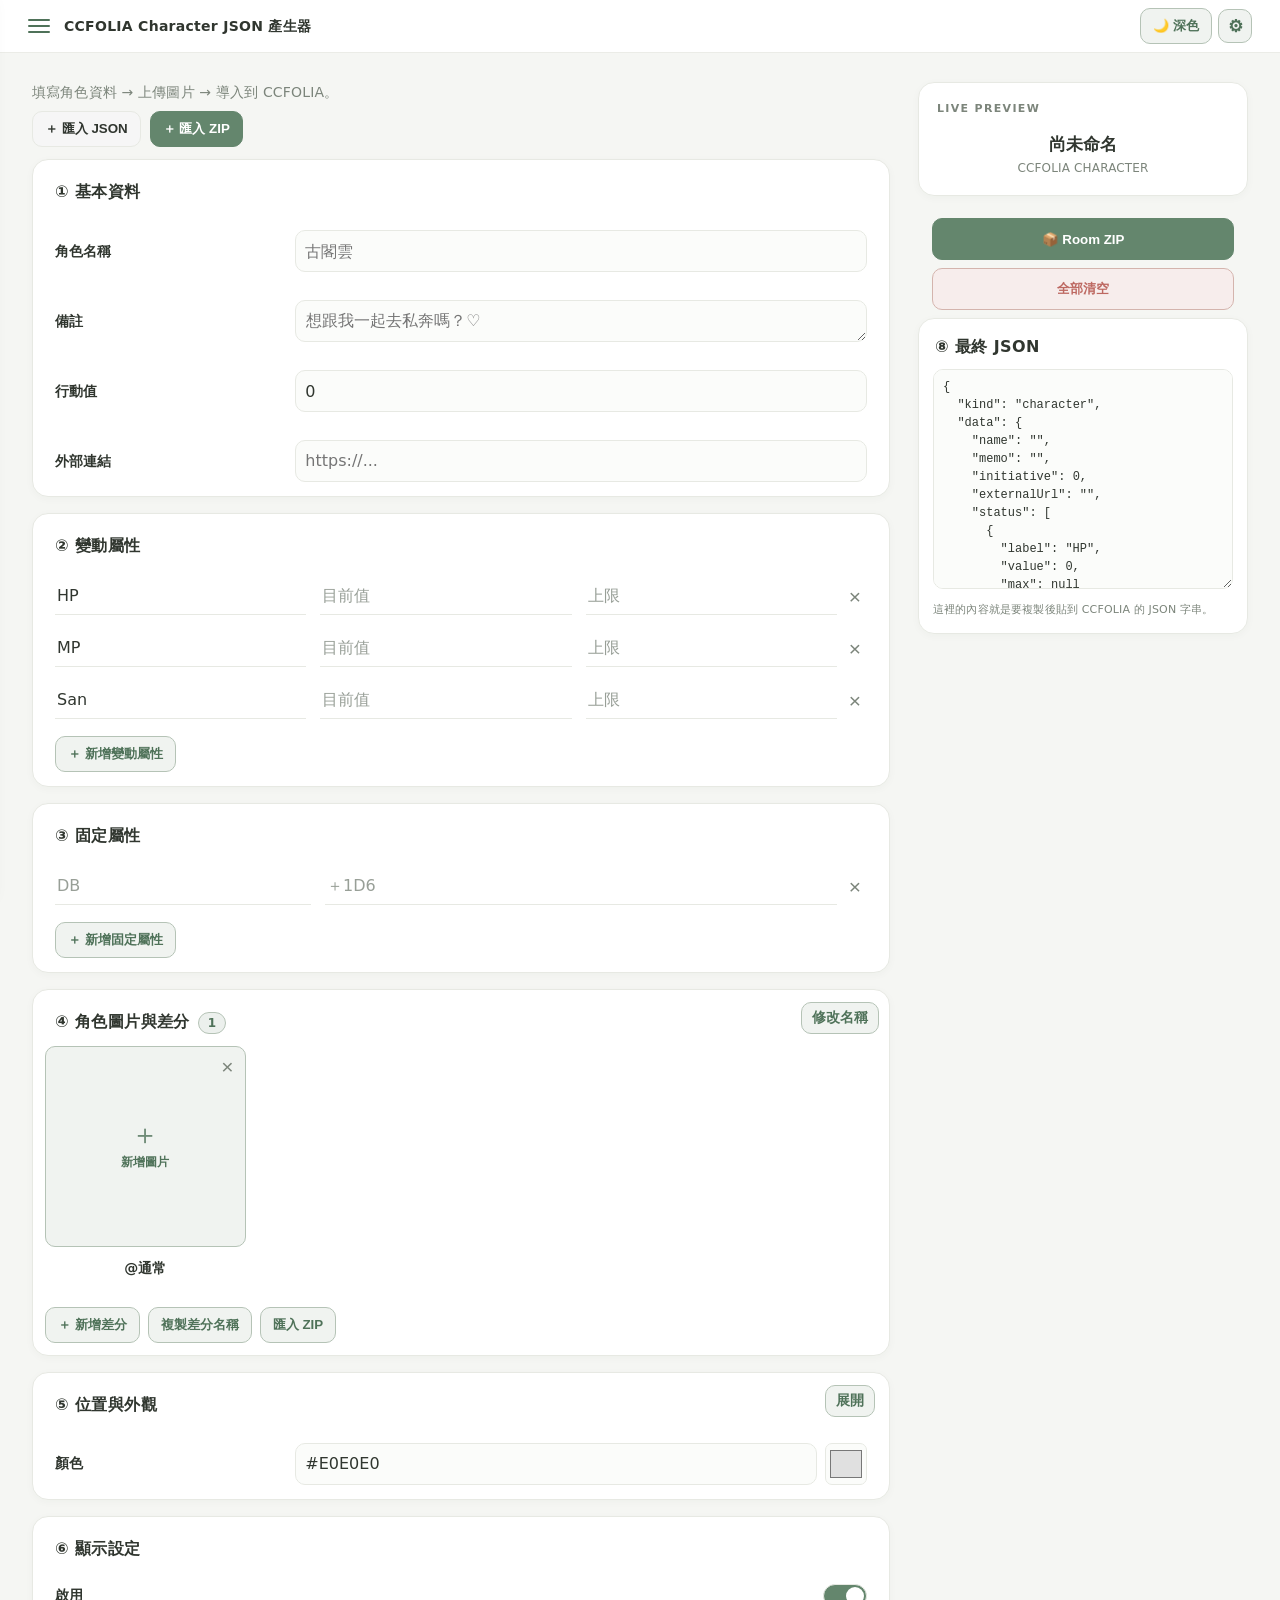
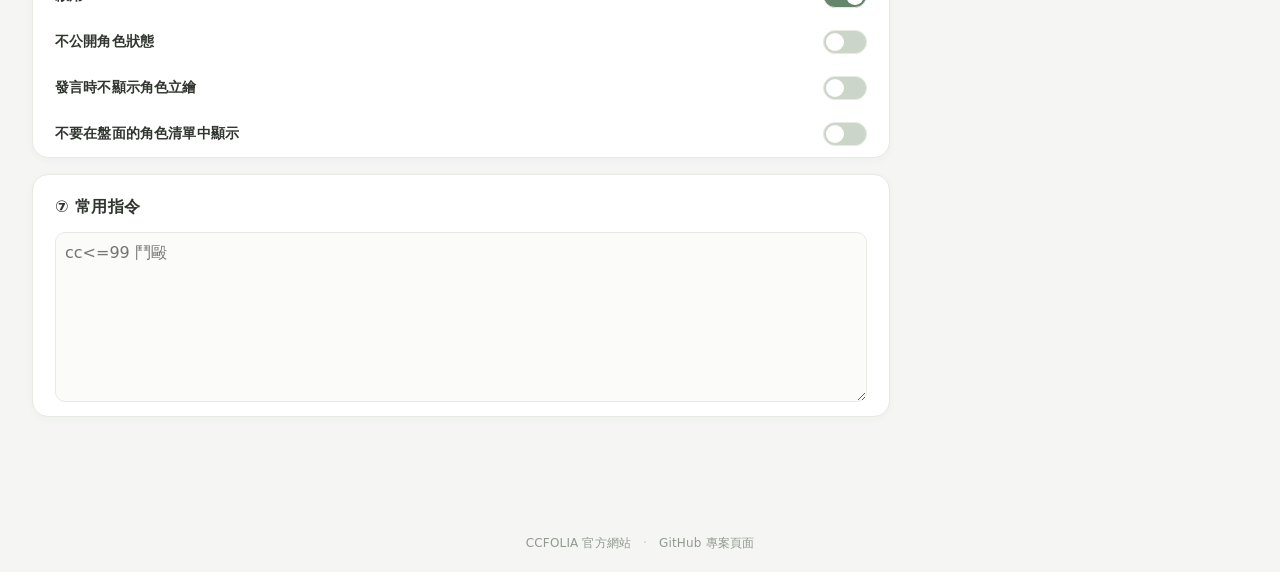
==== index.html @ e326f6fb "修正按鈕內文字顏色跟隨主題" ====
<!DOCTYPE html>
<html lang="zh-Hant">

<head>
    <meta charset="UTF-8">
    <meta name="viewport" content="width=device-width, initial-scale=1.0">
    <title>CCFOLIA Character JSON 產生器</title>

    <!-- Discord / Facebook / LINE 連結預覽 -->
    <meta property="og:type" content="website">
    <meta property="og:title" content="與你攜手到世界盡頭，訂製屬於你的 Mr. Right ♡">
    <meta property="og:description" content="從今往後，無論歲月變遷、生老病死，無論世界如何改變、命運是順是逆，都支持你、愛護你、與你同甘共苦，直到永遠。">
    <meta property="og:image" content="https://756y.github.io/ccfolia_character_json_tool/guide-images/og-image.png">
    <meta property="og:url" content="https://756y.github.io/ccfolia_character_json_tool/">

    <link rel="stylesheet" href="googleSheets.css">

    <style>
    * {
      box-sizing: border-box;
    }

    /* 基礎元素 */
    h1 {
      font-size: 24px;
      margin: 0 0 6px;
    }

    /* 美化檔案選擇按鈕 */
    .file-select-btn {
      display: inline-flex;
      align-items: center;
      justify-content: center;
      gap: 8px;
      padding: 9px 16px;
      font-size: 13px;
      font-weight: 600;
      cursor: pointer;
      transition: background .15s ease, border-color .15s ease, transform .1s ease;
    }

    .file-select-btn:active {
      transform: translateY(1px);
    }

    .file-select-btn::before {
      content: "📁";
      font-size: 14px;
    }

    /* 隱藏原生檔案選擇器 */
    .file-select-input {
      display: none !important;
    }

    input,
    textarea,
    select {
      width: 100%;
      background: var(--input-bg);
      color: var(--text);
      border: 1px solid var(--line);
      border-radius: 7px;
      padding: 8px 9px;
      font: inherit;
      outline: none;
    }

    input:focus,
    textarea:focus,
    select:focus {
      border-color: var(--accent);
    }

    .row {
      display: flex;
      gap: 8px;
      width: 100%;
      align-items: center;
    }

    .row>* {
      flex: 1;
    }

    /* 常用指令輸入區在桌面版使用完整寬度 */
    .section:has(#commands) .grid {
      grid-template-columns: 1fr;
    }

    .section:has(#commands) .field {
      width: 100%;
    }

    #commands {
      width: 100%;
      min-height: 250px;
    }

    .mini {
      padding: 5px 9px;
      font-size: 12px;
    }

    .repeat {
      padding: 12px;
      border-bottom: 1px solid var(--line);
    }

    .repeat:last-child {
      border-bottom: 0;
    }

    .repeat-head {
      display: flex;
      justify-content: space-between;
      gap: 8px;
      margin-bottom: 8px;
    }

    .repeat-title {
      color: var(--muted);
      font-size: 13px;
    }

    .note {
      font-size: 12px;
      color: var(--muted);
      margin-top: 6px;
    }

    .warn {
      color: var(--warn);
    }

    .actions button {
      flex: 0 0 auto;
    }

    .toast {
      position: fixed;
      right: 16px;
      bottom: 16px;
      background: var(--toast-bg);
      border: 1px solid var(--line);
      padding: 10px 14px;
      border-radius: 8px;
      display: none;
      box-shadow: 0 4px 14px color-mix(in srgb, var(--shadow) 40%, transparent);
    }

    .toast.show {
      display: block;
    }

    .checkbox-label {
      grid-column: 1 / -1;
      border-right: 0;
      width: 100%;
    }

    .checkbox-title {
      display: flex;
      align-items: center;
      justify-content: space-between;
      width: 100%;
    }

    .checkbox-title strong {
      display: block;
    }

    /* Toggle Switch */
    .checkbox-title input[type="checkbox"] {
      appearance: none;
      -webkit-appearance: none;
      margin: 0;
      padding: 0;
      border: 1px solid var(--line);
      border-radius: 999px;
      background: var(--checkbox-bg);
      cursor: pointer;
      position: relative;
      flex: 0 0 auto;
      transition: background .2s ease;
    }

    /* 啟用 */
    .checkbox-title input[type="checkbox"]:checked {
      background: var(--accent);
    }

    /* 匯入 JSON Modal */
    .modal {
      position: fixed;
      inset: 0;
      background: var(--modal-overlay);
      display: none;
      align-items: center;
      justify-content: center;
      z-index: 9999;
      padding: 20px;
    }

    .modal.show {
      display: flex;
    }

    .modal-box {
      width: min(900px, 100%);
      max-height: 90vh;
      overflow: auto;
      border: 1px solid var(--line);
      border-radius: 14px;
      box-shadow: 0 20px 60px var(--modal-shadow);
    }

    .modal-head {
      display: flex;
      align-items: center;
      justify-content: space-between;
      gap: 10px;
      padding: 14px 16px;
      background: var(--panel2);
      border-bottom: 1px solid var(--line);
    }

    .modal-head h2 {
      margin: 0;
      font-size: 18px;
    }

    .modal-body {
      padding: 16px;
    }

    .modal-body textarea {
      width: 100%;
      min-height: 360px;
      resize: vertical;
      font-family: ui-monospace, SFMono-Regular, Menlo, monospace;
      font-size: 12px;
      line-height: 1.6;
    }

    .modal-actions {
      display: flex;
      flex-wrap: wrap;
      gap: 8px;
      margin-top: 12px;
    }

    .import-info {
      padding: 10px 12px;
      margin-bottom: 12px;
      border: 1px solid var(--line);
      border-radius: 8px;
      background: var(--input-bg);
      color: var(--muted);
      font-size: 13px;
    }

    .import-info strong {
      color: var(--text);
    }

    .import-error {
      color: var(--danger);
      margin-top: 8px;
      font-size: 13px;
      white-space: pre-wrap;
    }

    .import-success {
      color: var(--ok);
      margin-top: 8px;
      font-size: 13px;
      white-space: pre-wrap;
    }

    /* 主圖片：名稱＋選擇按鈕同一行，圖片在下一行 */
    .main-image-header strong {
      flex: 0 0 auto;
    }

    .main-image-header .file-select-btn {
      margin-left: auto;
      flex: 0 0 auto;
    }

    .main-image-header .file-select-input {
      display: none;
    }

    /* 圖片預覽一定放到下一行 */
    .main-image-box .image-preview {
      display: none;
      margin-top: 10px;
      max-width: 180px;
      max-height: 180px;
      border: 1px solid var(--line);
      border-radius: 8px;
      background: var(--input-bg);
      object-fit: contain;
    }

    .image-file-info {
      margin-top: 8px;
      padding: 10px 12px;
      background: var(--input-bg);
      border: 1px solid var(--line);
      border-radius: 8px;
      font-size: 12px;
      color: var(--muted);
      line-height: 1.7;
    }

    .image-file-info strong {
      color: var(--text);
    }

    /* 長檔名固定從左側開始顯示，並允許換行 */
    .image-file-info,
    .face-original-name {
      direction: ltr;
      text-align: left;
      white-space: normal;
      overflow-wrap: anywhere;
      word-break: break-word;
    }

    .image-preview {
      display: none;
      margin-top: 10px;
      max-width: 180px;
      max-height: 180px;
      object-fit: contain;
    }

    .image-preview.show {
      display: block;
    }

    .face-preview {
      display: none;
      margin-top: 10px;
      max-width: 180px;
      max-height: 180px;
      object-fit: contain;
    }

    .face-hash-name {
      display: none;
    }

    /* 只微調初始「尚未建立 Room ZIP」提示的位置，不影響其他狀態 */
    .zip-status-initial {
      padding-bottom: 0px;
      padding-right: 35px;
    }

    .zip-status.success {
      color: var(--ok);
    }

    .zip-status.error {
      color: var(--danger);
    }

    .settings-toggle {
      width: 34px;
      height: 34px;
      padding: 0;
      display: inline-flex;
      align-items: center;
      justify-content: center;
      font-size: 17px;
      line-height: 1;
    }

    .settings-popover.show {
      display: block;
    }

    .settings-popover .checkbox-title {
      justify-content: space-between;
      gap: 12px;
      text-align: left;
    }

    .settings-popover .checkbox-title strong {
      text-align: left;
      font-size: 14px;
    }

    .settings-popover {
      display: none;
      position: absolute;
      top: calc(100% + 8px);
      right: 0;
      max-width: calc(100vw - 24px);
      padding: 12px;
      color: var(--text);
      border: 1px solid var(--line);
      border-radius: 10px;
      box-shadow: 0 4px 12px color-mix(in srgb, var(--shadow) 40%, transparent);
      z-index: 100;
      width: 260px;
    }

    .settings-group-title {
      color: var(--muted);
      font-size: 11px;
      font-weight: 600;
      letter-spacing: .04em;
      line-height: 1.4;
      padding: 1px 2px 7px;
    }

    .settings-group-separated {
      border-top: 1px solid var(--line);
    }

    .settings-frequency-row {
      display: flex;
      align-items: center;
      justify-content: space-between;
      gap: 12px;
      color: var(--text);
      font-size: 13px;
      padding: 0 2px 2px;
    }

    .settings-last-updated {
      color: var(--muted);
      font-size: 11px;
      line-height: 1.4;
      padding: 3px 2px 0;
    }

    .settings-frequency-input {
      display: inline-flex;
      align-items: center;
      gap: 6px;
      flex: 0 0 auto;
    }

    .settings-frequency-input input {
      width: 58px;
      height: 32px;
      padding: 5px 7px;
      text-align: center;
      font-size: 13px;
      -moz-appearance: textfield;
      appearance: textfield;
    }

    .settings-frequency-input input::-webkit-outer-spin-button,
    .settings-frequency-input input::-webkit-inner-spin-button {
      -webkit-appearance: none;
      margin: 0;
    }

    .settings-frequency-input span {
      color: var(--muted);
      font-size: 13px;
    }

    .face-picker-grid {
      display: grid;
      grid-template-columns: repeat(4, minmax(0, 1fr));
      gap: 12px;
    }

    .face-picker-item {
      min-width: 0;
      padding: 9px;
      display: flex;
      flex-direction: column;
      align-items: center;
      gap: 7px;
      background: var(--input-bg);
      color: var(--text);
      border: 1px solid var(--line);
      border-radius: 9px;
      cursor: pointer;
    }

    .face-picker-item span {
      width: 100%;
      overflow-wrap: anywhere;
      text-align: center;
      font-size: 13px;
    }

    .face-picker-item:disabled {
      opacity: .45;
      cursor: not-allowed;
    }

    /* 左側導覽側欄 */
    .nav-title-group {
      display: flex;
      align-items: center;
      gap: 12px;
      min-width: 0;
    }

    .nav-menu-toggle {
      appearance: none !important;
      -webkit-appearance: none !important;
      background: transparent !important;
      border: 0 !important;
      border-radius: 0 !important;
      box-shadow: none !important;
      padding: 4px 0 !important;
      margin: 0 !important;
      width: 24px;
      height: 24px;
      display: flex;
      flex-direction: column;
      justify-content: center;
      gap: 4px;
      flex: 0 0 24px;
      color: var(--text);
      cursor: pointer;
    }

    .nav-menu-toggle:hover {
      filter: none !important;
      opacity: .75;
    }

    .nav-menu-toggle span {
      display: block;
      width: 22px;
      height: 2px;
      background: currentColor;
      border-radius: 1px;
    }

    .nav-backdrop {
      position: fixed;
      inset: 0;
      background: rgba(0, 0, 0, .48);
      z-index: 10001;
      opacity: 0;
      visibility: hidden;
      transition: opacity .25s ease, visibility .25s ease;
    }

    .nav-backdrop.show {
      opacity: 1;
      visibility: visible;
    }

    .nav-sidebar {
      position: fixed;
      z-index: 10002;
      top: 0;
      left: 0;
      bottom: 0;
      width: min(320px, 82vw);
      border-right: 1px solid var(--line);
      box-shadow: 4px 0 12px color-mix(in srgb, var(--shadow) 40%, transparent);
      transform: translateX(-102%);
      transition: transform .28s ease;
      overflow: hidden;
      display: flex;
      flex-direction: column;
    }

    .nav-sidebar.show {
      transform: translateX(0);
    }

    .nav-sidebar-head {
      border-bottom: 1px solid var(--line);
      font-weight: 700;
      color: var(--text);
      flex: 0 0 auto;
      justify-content: space-between;
      gap: 12px;
    }

    .nav-sidebar-close {
      background: none;
      border: 0;
      padding: 0;
      margin: 0;
      color: inherit;
      font: inherit;
      line-height: inherit;
      cursor: pointer;
      appearance: none;
      -webkit-appearance: none;
    }

    .nav-guide-image-wrap {
      flex: 1;
      min-height: 0;
      display: flex;
      align-items: center;
      justify-content: center;
      overflow: hidden;
      background: var(--bg);
      padding: 10px;
    }

    .nav-guide-image {
      display: block;
      width: 100%;
      height: 100%;
      object-fit: contain;
      object-position: center;
    }

    .nav-sidebar-link {
      display: block;
      flex: 0 0 auto;
      padding: 14px 16px;
      border-top: 1px solid var(--line);
      color: var(--accent);
      text-decoration: none;
      font-size: 14px;
      font-weight: 600;
      text-align: center;
      transition: background .2s ease;
    }

    .nav-sidebar-link:hover {
      background: var(--panel2);
    }

    @media (max-width: 700px) {
      .top-nav-title {
        overflow-wrap: anywhere;
      }
      .nav-title-group {
        gap: 10px;
      }
      .row {
        flex-wrap: wrap;
      }
    }

    /* 頁尾連結 */
    .site-footer a {
      color: var(--muted);
      text-decoration: none;
      transition: color .2s ease;
    }

    .site-footer a:hover {
      color: var(--accent);
      text-decoration: underline;
    }

    .site-footer .footer-separator {
      display: inline-block;
      margin: 0 8px;
      opacity: .55;
    }

    .wrap {
      margin: 0 auto;
      max-width: 1680px;
      padding: 30px clamp(14px,2.5vw,34px) 54px;
    }

    .workspace-layout {
      display: grid;
      grid-template-columns: minmax(0,1fr) 330px;
      gap: 28px;
      align-items: start;
    }

    .workspace-main {
      min-width: 0;
    }

    .sub {
      margin: 0 0 22px;
      font-size: 14px;
      color: var(--muted);
    }

    .section {
      background: var(--panel);
      border: 1px solid var(--line);
      border-radius: 16px;
      margin: 0 0 16px;
      overflow: hidden;
      box-shadow: 0 2px 8px color-mix(in srgb, var(--shadow) 45%, transparent);
    }

    .section h2 {
      margin: 0;
      background: transparent;
      border: 0;
      padding: 20px 22px 12px;
      font-size: 16px;
      font-weight: 700;
      letter-spacing: .025em;
    }

    .grid {
      border: 0;
      display: grid;
      grid-template-columns: minmax(145px,.7fr) minmax(0,1.8fr);
      gap: 18px;
      padding: 10px 22px;
      align-items: center;
    }

    .grid:last-child {
      border: 0;
    }

    .label {
      border: 0;
      padding: 4px 0;
      text-align: left;
    }

    .label strong {
      display: block;
      text-align: left;
      font-size: 14px;
    }

    .label span {
      margin-top: 3px;
      display: block;
      text-align: left;
      font-size: 11px;
      color: var(--muted);
      opacity: .8;
    }

    .field {
      display: flex;
      align-items: center;
      gap: 8px;
      padding: 4px 0;
    }

    input:not([type=checkbox]):not([type=color]),
    textarea,
    select {
      border: 1px solid var(--line) !important;
      border-radius: 10px !important;
      background: var(--input-bg) !important;
      color: var(--text) !important;
      box-shadow: none !important;
    }

    input:not([type=checkbox]):not([type=color]):focus,
    textarea:focus,
    select:focus {
      outline: 2px solid color-mix(in srgb,var(--accent) 28%,transparent);
      border-color: var(--accent) !important;
    }

    textarea {
      resize: vertical;
      min-height: 90px;
    }

    .actions {
      margin: 16px 0;
      display: flex;
      flex-wrap: wrap;
      gap: 9px;
      padding: 4px 0 18px;
    }

    .workspace-main > .actions:first-of-type {
      padding: 0 0 18px;
    }

    .position-header {
      display: flex;
      align-items: center;
      justify-content: space-between;
      background: transparent;
      border: 0;
      padding-right: 10px;
    }

    .position-header h2 {
      flex: 1;
      border-bottom: 0;
      padding: 20px 22px 12px;
    }

    .position-toggle {
      margin-right: 4px;
      padding: 6px 10px;
      cursor: pointer;
      font-size: 14px;
    }

    .main-image-box {
      margin: 8px 12px 16px;
      border: 1px solid var(--line);
      border-radius: 13px;
      background: var(--panel2);
      padding: 12px 14px 6px;
    }

    .main-image-header {
      display: flex;
      align-items: center;
      width: 100%;
      margin-bottom: 10px;
    }

    .image-preview,
    .face-preview {
      border: 0;
      border-radius: 12px;
      background: var(--preview-bg);
    }

    .zip-status {
      margin-top: 10px;
      box-sizing: border-box;
      display: grid;
      place-items: center;
      text-align: center;
      line-height: 1.4;
      font-size: 13px;
      white-space: pre-wrap;
      overflow-wrap: anywhere;
      border: 1px solid var(--line);
      border-radius: 12px;
      background: var(--panel);
      padding: 12px;
      height: auto;
      min-height: 58px;
    }

    .jsonbox {
      position: relative;
      margin-top: 0;
    }

    .jsonbox textarea {
      font-family: ui-monospace, SFMono-Regular, Menlo, monospace;
      font-size: 12px;
      min-height: 260px;
    }

    .workspace-aside .section {
      margin: 0;
    }

    .quick-preview {
      padding: 18px;
      text-align: center;
    }

    .quick-preview-clickable {
      cursor: pointer;
      transition: border-color .16s ease,background .16s ease;
    }

    .quick-preview-clickable:hover {
      border-color: var(--accent);
    }

    .quick-preview-clickable:focus-visible {
      outline: 2px solid var(--accent);
      outline-offset: 3px;
    }

    .quick-preview .quick-kicker {
      text-align: left;
      font-size: 11px;
      color: var(--muted);
      letter-spacing: .12em;
      font-weight: 700;
      margin-bottom: 12px;
    }

    .quick-preview-image {
      width: 100%;
      height: 240px;
      object-fit: contain;
      border-radius: 12px;
      background: var(--preview-bg);
      display: block;
    }

    .quick-preview-name {
      margin: 14px 0 2px;
      font-size: 17px;
      font-weight: 700;
      overflow-wrap: anywhere;
    }

    .quick-preview-caption {
      color: var(--muted);
      font-size: 12px;
    }

    .workspace-aside .actions button {
      width: 100%;
      min-height: 42px;
    }

    .workspace-aside .jsonbox textarea {
      min-height: 220px;
    }

    .workspace-aside .jsonbox > div {
      padding: 0 14px 14px !important;
    }

    .workspace-aside .jsonbox h2 {
      padding: 16px 16px 10px;
    }

    .workspace-aside .note {
      font-size: 11px;
    }

    .workspace-main > .section:has(#commands) textarea {
      min-height: 170px;
    }

    .site-footer {
      margin: 32px auto 0;
      padding: 14px 16px 18px;
      text-align: center;
      color: var(--muted);
      font-size: 12px;
      line-height: 1.8;
      opacity: .82;
      max-width: 1680px;
    }

    @media (max-width: 980px) {
      .workspace-layout {
        grid-template-columns: minmax(0,1fr) 280px;
        gap: 16px;
      }
      .quick-preview-image {
        height: 200px;
      }
    }

    @media (max-width: 760px) {
      .face-picker-grid {
        grid-template-columns: repeat(2, minmax(0, 1fr));
        gap: 9px;
      }
      .face-picker-item {
        padding: 7px;
      }
      .wrap {
        padding: 18px 12px 36px;
      }
      .workspace-layout {
        display: flex;
        flex-direction: column;
        gap: 14px;
      }
      .workspace-main,
      .workspace-aside {
        width: 100%;
      }
      .workspace-aside {
        order: 2;
      }
      .workspace-main .grid {
        grid-template-columns: 1fr;
        gap: 5px;
        padding: 10px 16px;
      }
      .workspace-main .label {
        padding: 0;
      }
      .workspace-main .field {
        padding: 0;
      }
      .section {
        border-radius: 13px;
        margin-bottom: 12px;
      }
      .section h2,
      .position-header h2 {
        padding: 17px 17px 10px;
      }
      .main-image-box {
        margin: 8px 12px 14px;
      }
      .workspace-main > .actions {
        display: flex;
      }
      .quick-preview-image {
        height: 190px;
      }
      .workspace-aside .actions button:last-child {
        grid-column: 1/-1;
      }
      .workspace-aside .jsonbox textarea {
        min-height: 180px;
      }
    }

    /* 差分清單獨立捲動；隱藏捲軸但保留觸控／滑鼠滾輪操作。 */
    #facesList::-webkit-scrollbar {
      display: none;
      width: 0;
      height: 0;
    }

    /* 右側欄：預覽、匯出按鈕與 Room ZIP 狀態 */
    .workspace-aside {
      min-width: 0;
      position: sticky;
      top: 22px;
      display: flex;
      flex-direction: column;
      gap: 8px;
    }

    .workspace-aside .actions {
      display: grid;
      grid-template-columns: 1fr;
      padding: 14px;
      gap: 8px;
      margin: 0;
      padding-bottom: 0;
    }

    .workspace-aside #zipStatus {
      margin: 0;
    }

    #zipStatus.zip-status-initial:not(.success):not(.error) {
      display: none !important;
    }

    #zipStatus.success,
    #zipStatus.error {
      display: grid;
    }

    /* 差分清單：多欄卡片排列，保留內部獨立捲動與隱藏捲軸。 */
    #facesList {
      overflow-y: auto;
      overflow-x: hidden;
      overscroll-behavior-y: auto;
      -webkit-overflow-scrolling: touch;
      scrollbar-width: none;
      -ms-overflow-style: none;
      display: grid;
      grid-template-columns: repeat(4, minmax(0, 1fr));
      align-content: start;
      align-items: start;
      gap: 10px;
      max-height: min(72vh, 660px);
      min-height: 150px;
      padding: 0 12px 12px;
      box-sizing: border-box;
    }

    #facesList > .repeat .repeat-head {
      align-items: center;
    }

    #facesList > .repeat .row {
      gap: 6px;
      align-items: center;
    }

    #facesList > .repeat .f-label {
      min-width: 0;
    }

    #facesList > .repeat .face-preview {
      max-width: 100%;
      max-height: 220px;
      width: 100%;
      object-fit: contain;
    }

    /* 拖曳差分到 LIVE PREVIEW 時的提示框 */
    .quick-preview.face-drop-target {
      outline: 3px dashed var(--accent);
      outline-offset: 3px;
      background: color-mix(in srgb, var(--accent) 10%, var(--panel));
    }

    .face-picker-item img {
      width: 100%;
      height: auto;
      object-fit: contain;
      border-radius: 5px;
      aspect-ratio: 1 / 1;
    }

    /* 桌面已有大型 LIVE PREVIEW，隱藏編輯區重複的小主圖；手機仍保留主圖方便往下操作。 */

    @media (min-width: 761px) {
      .workspace-main .main-image-box .image-preview {
        display: none !important;
      }
    }

    /* 手機版差分不支援拖曳換主圖，圖片本身也要允許垂直觸控捲動。 */

    @media (max-width: 760px) {
      #facesList {
        grid-template-columns: repeat(2, minmax(0, 1fr));
        max-height: min(64vh, 560px);
        min-height: 150px;
        padding: 0 10px 10px;
        gap: 8px;
      }
      .workspace-main .main-image-box .image-preview.show {
        display: block !important;
      }
    }

    /* 差分圖片改為方形點擊預覽框，不再顯示大型「選擇圖片」按鈕。 */
    #facesList > .repeat .face-image-info {
      display: flex;
      flex-direction: column;
      align-items: stretch;
      min-width: 0;
    }

    #facesList > .repeat .face-upload-tile {
      position: relative;
      display: grid;
      place-items: center;
      width: 100%;
      aspect-ratio: 1 / 1;
      min-width: 0;
      padding: 0;
      margin: 2px 0 0;
      overflow: hidden;
      border: 1px dashed var(--line);
      border-radius: 10px;
      background: var(--preview-bg);
      color: var(--muted);
      cursor: pointer;
      box-sizing: border-box;
      transition: border-color .15s ease, background .15s ease;
    }

    #facesList > .repeat .face-upload-tile:hover {
      border-color: var(--accent);
      background: color-mix(in srgb, var(--accent) 6%, var(--preview-bg));
    }

    #facesList > .repeat .face-upload-placeholder {
      display: flex;
      flex-direction: column;
      align-items: center;
      justify-content: center;
      gap: 5px;
      font-size: 12px;
      pointer-events: none;
    }

    #facesList > .repeat .face-upload-plus {
      font-size: 28px;
      line-height: 1;
      font-weight: 300;
      opacity: .8;
    }

    #facesList > .repeat .face-upload-tile .face-preview {
      touch-action: none;
      display: block;
      width: 100%;
      height: 100%;
      max-width: none;
      max-height: none;
      margin: 0;
      border: 0;
      border-radius: 0;
      object-fit: contain;
      pointer-events: auto;
    }

    #facesList > .repeat .face-upload-tile:has(.face-preview[src]) .face-upload-placeholder {
      display: none;
    }

    #facesList .f-file {
      display: none !important;
    }

    #facesList > .repeat .face-original-name {
      color: var(--muted);
      font-size: 10px;
      line-height: 1.35;
      opacity: .72;
      background: transparent;
      border: 0;
      padding: 0;
      margin-top: 3px;
    }

    #facesList .face-preview {
      touch-action: none;
      user-select: none;
      -webkit-user-drag: none;
    }

    /* 導覽列：桌面與手機共用固定高度，側欄標題列也以此高度對齊。 */
    .top-nav {
      height: 52px;
      min-height: 52px;
      display: flex;
      align-items: center;
      justify-content: space-between;
      background: var(--panel);
      border: 0;
      box-shadow: 0 1px 0 color-mix(in srgb, var(--line) 70%, transparent);
      padding: 9px clamp(12px, 2.5vw, 28px);
      gap: 10px;
    }

    .top-nav-title {
      font-weight: 700;
      color: var(--text);
      letter-spacing: .02em;
      font-size: 14px;
      line-height: 1.35;
    }

    .top-nav-actions {
      display: flex;
      align-items: center;
      position: relative;
      flex: 0 0 auto;
      gap: 6px;
    }

    /* 按鈕視覺：降低實心色塊的視覺負擔 */
    button {
      padding: 8px 12px;
      font-weight: 600;
      cursor: pointer;
      border-radius: 10px !important;
      box-shadow: none !important;
      transition: background .16s ease,border-color .16s ease,transform .16s ease;
      background: color-mix(in srgb, var(--accent) 10%, var(--panel)) !important;
      color: var(--accent2) !important;
      border: 1px solid color-mix(in srgb, var(--accent) 38%, var(--line)) !important;
    }

    button:hover {
      transform: translateY(-1px);
      background: color-mix(in srgb, var(--accent) 16%, var(--panel)) !important;
      border-color: color-mix(in srgb, var(--accent) 58%, var(--line)) !important;
      filter: none;
    }

    button.secondary {
      background: color-mix(in srgb, var(--muted) 7%, var(--panel)) !important;
      color: var(--text) !important;
      border-color: var(--line) !important;
    }

    button.success {
      background: color-mix(in srgb, var(--success-bg) 14%, var(--panel)) !important;
      color: var(--ok) !important;
      border-color: color-mix(in srgb, var(--success-bg) 42%, var(--line)) !important;
    }

    button.danger {
      background: color-mix(in srgb, var(--danger-bg) 12%, var(--panel)) !important;
      color: var(--danger) !important;
      border-color: color-mix(in srgb, var(--danger-bg) 42%, var(--line)) !important;
    }

    /* 實心主題色按鈕：匯入 ZIP、Room ZIP，跟隨主題主色 */
    button.solid-accent {
      background: var(--accent) !important;
      color: var(--accent-on, var(--button-text, #fff)) !important;
      border-color: var(--accent) !important;
    }

    /* 淺色模式：實心主題色按鈕文字固定白色 */
    body.light button.solid-accent {
      color: #fff !important;
    }

    button.solid-accent:hover {
      background: color-mix(in srgb, var(--accent) 86%, #000) !important;
      border-color: color-mix(in srgb, var(--accent) 86%, #000) !important;
    }

    /* 手機版四個主要操作按鈕固定在同一橫列；桌面版維持原樣。 */

    @media (max-width: 760px) {
      .workspace-aside .actions {
        display: grid !important;
        grid-template-columns: repeat(4, minmax(0, 1fr)) !important;
        gap: 6px;
        padding: 12px 10px 0;
      }
      .workspace-aside .actions button {
        grid-column: auto !important;
        width: 100%;
        min-width: 0;
        min-height: 42px;
        padding: 7px 2px;
        font-size: 11px;
        line-height: 1.3;
        overflow-wrap: anywhere;
      }
    }

    /* 隱藏「複製 JSON」「下載 JSON」（按鈕與功能都還在，只是不顯示）。 手機版四顆按鈕同一列：Room ZIP 補足被隱藏的兩顆（共 3 格），全部清空維持 1 格。電腦版不動。 */
    .hidden-json-action {
      display: none !important;
    }

    @media (max-width: 760px) {
      .workspace-aside .actions button.room-zip-btn {
        grid-column: span 3 !important;
      }
    }

    /* ④ 角色圖片與差分：純文字名稱、手機分頁、電腦數量標示 */
    .face-count-badge {
      display: none;
      margin-left: 8px;
      font-size: 12px;
      font-weight: 600;
      line-height: 20px;
      padding: 0 9px;
      border-radius: 99px;
      vertical-align: middle;
      color: var(--accent2);
      background: color-mix(in srgb, var(--accent) 12%, var(--panel));
      border: 1px solid color-mix(in srgb, var(--accent) 38%, var(--line));
    }

    .face-tabs {
      display: none;
    }

    @media (min-width: 761px) {
      #faceSection .face-count-badge {
        display: inline-block;
      }
    }

    @media (max-width: 760px) {
      #faceSection .face-tabs {
        display: flex;
        gap: 6px;
        padding: 0 12px;
        margin: 2px 0 10px;
      }
      #faceSection .face-tab-btn {
        flex: 1;
        display: flex;
        justify-content: center;
        align-items: center;
        gap: 6px;
        padding: 8px;
        font-weight: 600;
      }
      #faceSection .face-tab-btn.on {
        background: var(--accent) !important;
        color: #fff !important;
        border-color: var(--accent) !important;
      }
      #faceSection .face-tab-count {
        font-size: 11px;
        line-height: 18px;
        padding: 0 7px;
        border-radius: 99px;
        background: var(--accent);
        color: #fff;
      }
      #faceSection .face-tab-btn.on .face-tab-count {
        background: #fff;
        color: var(--accent);
      }
      #faceSection.tab-main #faceSettings {
        display: none !important;
      }
      #faceSection.tab-diff .main-image-box {
        display: none !important;
      }
    }

    /* 差分卡片：拿掉外框，圖片在上、純文字名稱在下，刪除鈕疊在圖片右上角 */
    #facesList {
      row-gap: 14px;
    }

    #facesList > .repeat {
      min-width: 0;
      box-sizing: border-box;
      position: relative;
      display: flex;
      flex-direction: column;
      padding: 0 !important;
      border: 0 !important;
      border-radius: 0 !important;
      background: transparent !important;
    }

    #facesList > .repeat .repeat-head {
      position: absolute;
      top: 6px;
      right: 6px;
      z-index: 2;
      margin: 0;
      display: block;
    }

    #facesList > .repeat .repeat-title {
      display: none;
    }

    #facesList > .repeat .face-image-info {
      order: 1;
    }

    #facesList > .repeat .row {
      order: 2;
      display: grid;
      grid-template-columns: minmax(0, 1fr) !important;
    }

    #facesList > .repeat .f-label {
      order: 2;
      width: 100%;
      padding: 5px 2px !important;
      text-align: center;
      font-size: 14px;
      font-weight: 600;
      border: 0 !important;
      border-radius: 7px !important;
      background: transparent !important;
      outline: none !important;
      transition: background .18s ease;
    }

    #facesList > .repeat .f-label::placeholder {
      font-weight: 400;
      opacity: .65;
      color: var(--muted);
    }

    #facesList > .repeat .f-label:focus {
      background: color-mix(in srgb, var(--accent) 12%, var(--panel)) !important;
      outline: none !important;
    }

    @media (max-width: 760px) {
      #faceSection .main-image-header {
        justify-content: center;
        text-align: center;
        margin-bottom: 0;
      }
      #faceSection .main-image-header .file-select-btn {
        display: none !important;
      }
      #faceSection .main-image-box:has(.image-preview.show) .main-image-header {
        display: none;
      }
      #faceSection .main-image-box .image-preview {
        order: 1;
      }
      #faceSection .main-image-box .image-preview.show {
        display: block !important;
        margin: 0 auto;
      }
    }

    /* 角色圖片區調整 */
    /* 電腦版：不顯示角色主圖片與「選擇圖片」按鈕，只保留差分；也不顯示原始檔名 */

    @media (min-width: 761px) {
      #faceSection .main-image-box {
        display: none !important;
      }
    }

    /* 手機版：角色主圖片框整塊可點擊，文字置中；選了圖片就以圖片取代文字 */
    /* 手機版：主圖片盡量滿版 */

    @media (max-width: 760px) {
      #faceSection .main-image-box {
        display: flex;
        flex-direction: column;
        align-items: center;
        cursor: pointer;
        -webkit-tap-highlight-color: transparent;
        padding: 10px;
      }
      #faceSection .main-image-box .image-preview,
      #faceSection .main-image-box .image-preview.show {
        width: 100%;
        max-width: 100%;
        max-height: none;
        margin-top: 0;
        object-fit: contain;
      }
    }

    /* 手機版：中間「角色主圖片」文字顏色調淡 */

    @media (max-width: 760px) {
      #faceSection .main-image-header strong {
        color: var(--muted);
        opacity: .75;
        font-weight: 500;
      }
    }

    /* 手機版：選完圖片後，圖片外面的框框消失 */

    @media (max-width: 760px) {
      #faceSection .main-image-box:has(.image-preview.show) {
        border: 0 !important;
        background: transparent !important;
        box-shadow: none !important;
        padding: 0;
      }
      #faceSection .main-image-box .image-preview.show {
        border: 0 !important;
        background: transparent !important;
        box-shadow: none !important;
        border-radius: 12px;
      }
    }

    /* 手機版：選完圖片後下方的檔名不要有框 */

    @media (max-width: 760px) {
      #faceSection .main-image-box .image-file-info {
        order: 2;
        align-self: stretch;
        border: 0 !important;
        background: transparent !important;
        box-shadow: none !important;
        padding: 4px 0;
        text-align: center;
      }
    }

    /* 細部間距與按鈕尺寸微調 */
    /* 保留 faceAdvancedSettings.js 使用的舊元素 ID；快捷鍵由 details 自行展開，不受正規表示式勾選狀態影響 */
    #faceAdvancedRegexTools {
      display: block !important;
    }

    /* 「修改名稱」按鈕高度與「位置與外觀」收合按鈕一致 */
    #faceAdvancedSettingsButton {
      padding: 6px 10px;
      font-size: 14px;
      line-height: normal;
      min-height: 0;
    }

    /* 差分圖片與名稱輸入框靠近一些，保留適度呼吸空間 */
    #facesList > .repeat .face-image-info {
      gap: 3px;
    }

    #facesList > .repeat .face-upload-tile {
      margin-top: 0;
    }

    #facesList > .repeat .row {
      margin-top: 0;
    }

    #facesList > .repeat .f-label {
      margin-top: 1px;
      padding-top: 4px !important;
      padding-bottom: 4px !important;
    }

    /* 顯示設定四個選項：縮小開關並收緊選項間距 */
    .workspace-main .section:has(#active) .grid {
      padding-top: 7px;
      padding-bottom: 7px;
    }

    .checkbox-title input[type="checkbox"] {
      width: 44px;
      height: 24px;
    }

    /* 滑塊 */
    .checkbox-title input[type="checkbox"]::before {
      content: "";
      position: absolute;
      border-radius: 50%;
      background: var(--checkbox-knob);
      transition: transform .2s ease;
      width: 18px;
      height: 18px;
      top: 2px;
      left: 2px;
    }

    .checkbox-title input[type="checkbox"]:checked::before {
      transform: translateX(20px);
    }

    /* 設定面板中的更新頻率／時間資訊與選項間距適度縮小 */
    .settings-frequency-row {
      padding-top: 0;
      padding-bottom: 1px;
    }

    .settings-group-separated {
      margin-top: 10px;
      padding-top: 9px;
    }

    .settings-checkbox-spaced {
      margin-top: 8px;
    }

    .settings-last-updated {
      margin-top: 4px;
    }

    /* 常用指令標題與輸入框之間不要留太大空白 */
    .workspace-main > .section:has(#commands) h2 {
      padding-bottom: 5px;
    }

    .workspace-main > .section:has(#commands) > .grid:first-of-type {
      padding-top: 4px;
    }

    /* Parent／Status 欄位內容垂直置中，避免文字與控制項視覺上偏上。 */
    .workspace-main .grid,
    .workspace-main .field,
    .workspace-main .label {
      align-items: center;
    }

    .workspace-main .field > *,
    .workspace-main .label > * {
      align-self: center;
    }

    /* 角色屬性欄位：參考 CCFOLIA Piece Maker 的精簡表單排列 僅調整外觀，不變更 JSON 資料與操作邏輯 */
    /* 備註縮成單行輸入高度，右側加上愛心 */
    .memo-input-wrap {
      position: relative;
      display: flex;
      align-items: center;
      width: 100%;
      min-width: 0;
    }

    .memo-input-wrap #memo {
      width: 100%;
      height: 42px;
      min-height: 42px;
      padding: 9px 10px;
      resize: vertical;
      overflow: auto;
      line-height: 22px;
    }

    /* 角色名稱、行動值固定與備註同高，確保三者一樣高 */
    #name,
    #initiative {
      height: 42px;
    }

    /* 變動／固定屬性：移除 Parent/Status 編號列，只保留最右側叉叉 */
    #statusList,
    #paramsList {
      padding: 0 22px;
    }

    #statusList > .repeat,
    #paramsList > .repeat {
      position: relative;
      padding: 7px 30px 7px 0;
      border: 0 !important;
      border-bottom: 0 !important;
      background: transparent;
    }

    #statusList > .repeat .repeat-head,
    #paramsList > .repeat .repeat-head {
      position: absolute;
      top: 50%;
      right: 0;
      transform: translateY(-50%);
      display: block;
      margin: 0;
      padding: 0;
      z-index: 1;
    }

    #statusList > .repeat .repeat-title,
    #paramsList > .repeat .repeat-title {
      display: none !important;
    }

    #statusList > .repeat .repeat-head button,
    #paramsList > .repeat .repeat-head button {
      width: 24px;
      height: 28px;
      min-width: 24px;
      padding: 0 !important;
      border: 0 !important;
      border-radius: 6px !important;
      background: transparent !important;
      color: var(--muted) !important;
      font-size: 0 !important;
      line-height: 1;
      box-shadow: none !important;
    }

    #statusList > .repeat .repeat-head button::before,
    #paramsList > .repeat .repeat-head button::before {
      content: "×";
      font-size: 21px;
      font-weight: 400;
    }

    #statusList > .repeat .repeat-head button:hover,
    #paramsList > .repeat .repeat-head button:hover {
      color: var(--danger) !important;
      background: color-mix(in srgb, var(--danger) 9%, transparent) !important;
    }

    /* 差分圖片刪除：與變動組件／固定屬性的叉叉一致，不顯示按鈕框或背景 */
    #facesList > .repeat .repeat-head button {
      width: 24px !important;
      height: 28px !important;
      min-width: 24px !important;
      padding: 0 !important;
      border: 0 !important;
      border-radius: 0 !important;
      background: transparent !important;
      color: var(--muted) !important;
      font-size: 0 !important;
      line-height: 1 !important;
      box-shadow: none !important;
    }

    #facesList > .repeat .repeat-head button::before {
      content: "×";
      font-size: 21px;
      font-weight: 400;
    }

    #facesList > .repeat .repeat-head button:hover {
      color: var(--danger) !important;
      background: transparent !important;
      border: 0 !important;
      box-shadow: none !important;
    }

    #statusList > .repeat .row,
    #paramsList > .repeat .row {
      display: grid;
      width: 100%;
      min-width: 0;
      gap: 14px;
      align-items: center;
    }

    #statusList > .repeat .row {
      grid-template-columns: minmax(0, 1fr) minmax(0, 1fr) minmax(0, 1fr);
    }

    #paramsList > .repeat .row {
      grid-template-columns: minmax(0, 1fr) minmax(0, 2fr);
    }

    #statusList > .repeat .row > *,
    #paramsList > .repeat .row > * {
      width: 100%;
      min-width: 0;
      height: 38px;
      padding: 7px 2px !important;
      border: 0 !important;
      border-bottom: 1px solid var(--line) !important;
      border-radius: 0 !important;
      background: transparent !important;
      box-shadow: none !important;
      outline: none;
    }

    #statusList > .repeat .row > *:focus,
    #paramsList > .repeat .row > *:focus {
      border-bottom-color: var(--accent) !important;
      outline: none !important;
    }

    #statusList > .repeat .row > *::placeholder,
    #paramsList > .repeat .row > *::placeholder {
      color: var(--muted);
      opacity: .78;
    }

    #statusList + div,
    #paramsList + div {
      padding: 10px 22px 14px !important;
    }

    /* 手機版：顏色 HEX 輸入與預覽色塊同列，HEX 欄位吃滿剩餘寬度 */
    .workspace-main .field:has(#color) > div {
      display: flex !important;
      align-items: center;
      gap: 8px;
      width: 100%;
      min-width: 0;
    }

    .workspace-main .field #color {
      flex: 1 1 0 !important;
      width: 0 !important;
      min-width: 0;
    }

    .workspace-main .field #colorPreview {
      flex: 0 0 42px !important;
      width: 42px !important;
      min-width: 42px;
    }

    @media (max-width: 760px) {
      #statusList,
      #paramsList {
        padding: 0 16px;
      }
      #statusList > .repeat,
      #paramsList > .repeat {
        padding: 6px 28px 6px 0;
      }
      #statusList > .repeat .row,
      #paramsList > .repeat .row {
        gap: 10px;
      }
      #statusList > .repeat .row > *,
      #paramsList > .repeat .row > * {
        height: 36px;
        font-size: 13px;
      }
      #statusList + div,
      #paramsList + div {
        padding: 8px 16px 12px !important;
      }
      .memo-input-wrap #memo {
        height: 42px;
        min-height: 42px;
      }
    }

    /* 側欄標題列與頁面頂部導覽列共用 52px 高度，避免標題列看起來較窄。 */
    .nav-sidebar-head {
      box-sizing: border-box;
      height: 52px;
      min-height: 52px;
      padding: 9px 16px;
      line-height: 24px;
      display: flex;
      align-items: center;
    }

    /* ==================================================
       主題樣式（原 theme.css）
       ================================================== */

    /* 主題（設定選單最下方）：配色、透明度、背景粒子 */
    #themeFx {
      position: fixed;
      inset: 0;
      width: 100%;
      height: 100%;
      z-index: -1;
      pointer-events: none;
    }

    /* 粒子畫在最底層（在 body 背景之上、所有內容之下），不需要改動任何版面層級 */
    /* 面板變半透明後，浮層仍用不透明底色以維持可讀性 */
    .nav-sidebar,
    .settings-popover,
    .modal-box {
      background: var(--panel-solid, var(--panel));
    }

    #faceAdvancedModal > div {
      background: var(--panel-solid, var(--panel)) !important;
    }

    /* 主題項目很多，設定選單超出視窗時可捲動 */
    .settings-popover {
      max-height: calc(100vh - 72px);
      overflow-y: auto;
    }

    .theme-sub {
      color: var(--muted);
      font-size: 12px;
      margin: 2px 2px 6px;
    }

    .theme-sub + .theme-grid {
      margin-bottom: 10px;
    }

    .theme-grid {
      display: grid;
      grid-template-columns: repeat(2, minmax(0, 1fr));
      gap: 6px;
    }

    .theme-card {
      display: flex !important;
      flex-direction: column;
      align-items: stretch;
      gap: 5px;
      min-width: 0;
      text-align: left;
      font-size: 12px;
      line-height: 1.3;
      padding: 7px 8px !important;
      background: var(--cb) !important;
      color: var(--ct) !important;
      border: 1px solid var(--cl) !important;
    }

    .theme-card:hover {
      background: var(--cb) !important;
      border-color: var(--ca) !important;
    }

    .theme-card[aria-pressed="true"] {
      outline: 2px solid var(--ca);
      outline-offset: 1px;
    }

    .theme-swatch {
      display: flex;
      gap: 3px;
    }

    .theme-swatch i {
      display: block;
      flex: 1;
      height: 6px;
      border-radius: 3px;
    }

    .theme-name {
      font-weight: 700;
      overflow-wrap: anywhere;
    }

    #themeAlpha {
      width: 110px;
      height: 24px;
      padding: 0;
      margin: 0;
      border: 0 !important;
      background: transparent !important;
      box-shadow: none !important;
      accent-color: var(--accent);
      cursor: pointer;
    }

    #themeAlphaVal {
      min-width: 2.2em;
      text-align: right;
    }

    /* 設計模式／亮暗色主題／主題切換按鈕 */
    /* 我已經完全學會設計模式 */
    body.expert {
      --bg: #ff00ff;
      --panel: #00ff00;
      --panel2: #00ffff;
      --line: #ffff00;
      --text: #ff0000;
      --muted: #0000ff;
      --accent: #ff6600;
      --accent2: #ff00aa;
      --danger: #00ffff;
      --ok: #ff00ff;
      --warn: #00ff00;
      --input-bg: #ffff00;
      --file-bg: #00ff00;
      --file-text: #ff0000;
      --file-border: #0000ff;
      --file-hover: #ff00ff;
      --file-hover-border: #00ffff;
      --button-text: #ffff00;
      --secondary-bg: #ff0000;
      --danger-bg: #00ffff;
      --success-bg: #ff00ff;
      --preview-bg: #00ff00;
      --toast-bg: #ffff00;
      --checkbox-bg: #ff00ff;
      --checkbox-knob: #00ffff;
      --modal-overlay: rgba(255, 0, 255, .65);
      --shadow: #00ffff;
      --modal-shadow: #ff0000;
    }

    body.expert * {
      text-shadow: 0 0 3px #ff00ff, 0 0 6px #00ffff;
    }

    body.expert button {
      border: 2px solid #ffff00;
      box-shadow: 0 0 5px #ff00ff, 0 0 10px #00ffff, 0 0 15px #00ff00;
    }

    body.expert input,
    body.expert textarea,
    body.expert select {
      border: 2px solid #ff00ff;
      box-shadow: 0 0 5px #00ffff, 0 0 10px #ff00ff;
    }

    /* 亮色模式 */
    body.light {
      --bg: #f5f6f3;
      --panel: #fff;
      --panel2: #f7f8f5;
      --line: #e7e9e3;
      --text: #30362f;
      --muted: #7c857b;
      --accent: #64866d;
      --accent2: #4f7259;
      --danger: #bd6861;
      --ok: #568467;
      --warn: #a98245;
      --input-bg: #fbfcfa;
      --file-bg: #f4f6f1;
      --file-text: #39443a;
      --file-border: #e0e6dc;
      --file-hover: #eaf0e8;
      --file-hover-border: #cbd8c8;
      --button-text: #fff;
      --secondary-bg: #edf1eb;
      --danger-bg: #b96a63;
      --success-bg: #64866d;
      --preview-bg: #f1f4ef;
      --toast-bg: #fff;
      --checkbox-bg: #cbd5c8;
      --checkbox-knob: #fff;
      --modal-overlay: rgba(30,38,30,.42);
      --shadow: rgba(43,55,42,.07);
      --modal-shadow: rgba(0,0,0,.18);
    }

    /* 深色模式 */
    body:not(.light):not(.expert) {
      --bg: #202522;
      --panel: #292f2b;
      --panel2: #303833;
      --line: #3c4740;
      --text: #edf1eb;
      --muted: #a8b3a8;
      --accent: #91b99a;
      --accent2: #a8c9ad;
      --danger: #e18a82;
      --ok: #8fc5a0;
      --warn: #d8b475;
      --input-bg: #222925;
      --file-bg: #303833;
      --file-text: #edf1eb;
      --file-border: #465249;
      --file-hover: #39443c;
      --file-hover-border: #617365;
      --button-text: #202820;
      --secondary-bg: #3a443d;
      --danger-bg: #98534d;
      --success-bg: #668d70;
      --preview-bg: #222925;
      --toast-bg: #303833;
      --checkbox-bg: #566358;
      --checkbox-knob: #fff;
      --modal-overlay: rgba(0,0,0,.68);
      --shadow: rgba(0,0,0,.18);
      --modal-shadow: rgba(0,0,0,.48);
    }

    /* 主題切換按鈕 */
    .theme-toggle {
      position: fixed;
      top: 16px;
      right: 16px;
      z-index: 10000;
      padding: 8px 12px;
      font-size: 13px;
      font-weight: 600;
      cursor: pointer;
    }

    .top-nav-actions .theme-toggle {
      position: static;
      z-index: auto;
    }

    .top-nav .theme-toggle {
      position: static;
      flex: 0 0 auto;
    }

    /* 設定面板維持完全不透明，避免透明度設定影響文字可讀性。 */
    .settings-popover,
    #appSettingsPopover {
      background: var(--panel-solid, var(--panel)) !important;
      opacity: 1 !important;
      backdrop-filter: none !important;
      -webkit-backdrop-filter: none !important;
    }

    /* 預設主題色彩（原本位於 index.html） */
    :root {
      --bg: #f5f6f3;
      --panel: #ffffff;
      --panel2: #f7f8f5;
      --line: #e7e9e3;
      --text: #30362f;
      --muted: #7c857b;
      --accent: #64866d;
      --accent2: #4f7259;
      --danger: #bd6861;
      --ok: #568467;
      --warn: #a98245;
      --input-bg: #fbfcfa;
      --file-bg: #f4f6f1;
      --file-text: #39443a;
      --file-border: #e0e6dc;
      --file-hover: #eaf0e8;
      --file-hover-border: #cbd8c8;
      --button-text: #fff;
      --secondary-bg: #edf1eb;
      --danger-bg: #b96a63;
      --success-bg: #64866d;
      --preview-bg: #f1f4ef;
      --toast-bg: #fff;
      --checkbox-bg: #cbd5c8;
      --checkbox-knob: #fff;
      --modal-overlay: rgba(30,38,30,.42);
      --shadow: rgba(43,55,42,.07);
      --modal-shadow: rgba(0,0,0,.18);
    }

    body {
      margin: 0;
      line-height: 1.5;
      font-family: Inter,ui-sans-serif,system-ui,-apple-system,"Noto Sans TC",sans-serif;
      letter-spacing: .01em;
      background: var(--bg);
      /* 選了主題時的背景光暈（需寫在 background 之後，否則會被蓋掉） */
      background-image: var(--glow, none);
      background-attachment: fixed;
      color: var(--text);
    }
    </style>

    

</head>

<body>
    <canvas id="themeFx" aria-hidden="true" style="display:none; position:fixed; inset:0; width:100%; height:100%; z-index:-1; pointer-events:none;"></canvas>

    <nav class="top-nav">
        <div class="nav-title-group">
            <button type="button" id="navMenuToggle" class="nav-menu-toggle" aria-label="開啟導覽側欄" aria-expanded="false" onclick="toggleGuideSidebar()">
                <span></span><span></span><span></span>
            </button>
            <div class="top-nav-title">CCFOLIA Character JSON 產生器</div>
        </div>
        <div class="top-nav-actions">
            <button id="themeToggle" class="theme-toggle" onclick="toggleTheme()">☀️ 亮色</button>
            <button type="button" id="settingsToggle" class="settings-toggle" aria-label="設定" title="設定" onclick="toggleAppSettings()">⚙</button>
            <div id="appSettingsPopover" class="settings-popover">
                <div class="settings-group-title">基本資料</div>
                <div class="settings-frequency-row">
                    <label for="googleSheetsPollSeconds">更新試算表頻率</label>
                    <div class="settings-frequency-input">
                        <input id="googleSheetsPollSeconds" type="number" min="1" step="1" value="30" inputmode="numeric">
                        <span>s</span>
                    </div>
                </div>
                <div id="googleSheetsLastUpdated" class="settings-last-updated">最近更新时间：尚未更新</div>

                <div class="settings-group-title settings-group-separated">變動屬性</div>
                <label class="checkbox-title">
                    <strong>修改 SAN 最大值</strong>
                    <input id="matchSanMaxToCurrent" type="checkbox" checked>
                </label>

                <div class="settings-group-title settings-group-separated">角色圖片與差分</div>
                <label class="checkbox-title">
                    <strong>從差分選擇主圖片</strong>
                    <input id="mainImageFromFaces" type="checkbox" checked>
                </label>
                <label class="checkbox-title settings-checkbox-spaced">
                    <strong>自動帶入圖片名稱</strong>
                    <input id="autoFaceLabel" type="checkbox" checked>
                </label>

                <div class="settings-group-title settings-group-separated">常用指令</div>
                <label class="checkbox-title">
                    <strong>自動修正教育及智力名稱</strong>
                    <input id="autoFixEducationCommand" type="checkbox" checked>
                </label>

                <div class="settings-group-title settings-group-separated">主題</div>
                <div id="themeBoxDark">
                    <div class="theme-sub">暗色模式主題</div>
                    <div class="theme-grid" id="themeGridDark"></div>
                </div>
                <div id="themeBoxLight" style="display:none">
                    <div class="theme-sub">亮色模式主題</div>
                    <div class="theme-grid" id="themeGridLight"></div>
                </div>
                <div class="settings-frequency-row" style="margin-top:12px">
                    <label for="themeAlpha">透明度</label>
                    <div class="settings-frequency-input">
                        <input id="themeAlpha" type="range" min="0" max="100" step="1" value="70">
                        <span id="themeAlphaVal">70</span>
                    </div>
                </div>
                <label class="checkbox-title settings-checkbox-spaced">
                    <strong>粒子特效</strong>
                    <input id="themeFxToggle" type="checkbox" checked>
                </label>
            </div>
        </div>
    </nav>

    <div id="navBackdrop" class="nav-backdrop" onclick="closeGuideSidebar()" aria-hidden="true"></div>
    <aside id="navSidebar" class="nav-sidebar" aria-hidden="true" aria-label="導覽側邊欄">
        <div class="nav-sidebar-head">
            <span>導覽人員</span>
            <span class="nav-sidebar-close" onclick="closeGuideSidebar()" role="button" tabindex="0" aria-label="關閉導覽側欄" onkeydown="if(event.key==='Enter'||event.key===' '){event.preventDefault();closeGuideSidebar();}">ㄑ</span>
        </div>
        <a class="nav-sidebar-link" href="https://minyu3108.github.io/sprite-namer/" target="_blank" rel="noopener noreferrer">立繪差分命名器</a>
        <div class="nav-guide-image-wrap">
            <img id="navGuideImage" class="nav-guide-image" alt="隨機導覽人員圖片">
        </div>
    </aside>

    <div class="wrap">

        <div class="sub" style="margin-bottom:8px;">
            填寫角色資料 → 上傳圖片 → 導入到 CCFOLIA。
        </div>

        <!-- 匯入工具 -->
        <div class="actions" style="margin:6px 0 8px;padding:0 0 4px;">

            <button class="secondary" onclick="openImportModal()">
                ＋ 匯入 JSON
            </button>

            <!-- ZIP 匯入 -->
            <button class="solid-accent" onclick="$('zipFile').click()">
                ＋ 匯入 ZIP
            </button>

            <input id="zipFile" type="file" accept=".zip,application/zip" style="display:none" onchange="handleZIPImport(event)">

        </div>




        <!-- ==================== ① 基本資料 ==================== -->

        <div class="section" style="margin-top:0;">
            <h2>① 基本資料</h2>

            <div class="grid">
                <div class="label">
                    <strong>角色名稱</strong>
                </div>
                <div class="field">
                    <input id="name" value="" placeholder="古閣雲" oninput="generate()">
                </div>
            </div>

            <div class="grid">
                <div class="label">
                    <strong>備註</strong>
                </div>
                <div class="field">
                    <div class="memo-input-wrap">
                        <textarea id="memo" rows="1" placeholder="想跟我一起去私奔嗎？♡" oninput="generate()"></textarea>
                    </div>
                </div>
            </div>

            <div class="grid">
                <div class="label">
                    <strong>行動值</strong>
                </div>
                <div class="field">
                    <input id="initiative" type="number" value="0" oninput="generate()">
                </div>
            </div>

            <div class="grid">
                <div class="label">
                    <strong>外部連結</strong>
                </div>
                <div class="field">
                    <input id="externalUrl" placeholder="https://..." oninput="generate()">
                </div>
            </div>
        </div>


        <!-- ==================== ② Status ==================== -->

        <div class="section">
            <h2>② 變動屬性</h2>

            <div id="statusList"></div>

            <div style="padding:12px">
                <button onclick="addStatus()">＋ 新增變動屬性</button>
            </div>
        </div>


        <!-- ==================== ③ Params ==================== -->

        <div class="section">
            <h2>③ 固定屬性</h2>

            <div id="paramsList"></div>

            <div style="padding:12px">
                <button onclick="addParam()">＋ 新增固定屬性</button>
            </div>
        </div>


        <!-- ==================== ④ 圖片 ==================== -->

        <div class="section tab-diff" id="faceSection">

            <div class="position-header">
                <h2>④ 角色圖片與差分<span class="face-count-badge" id="faceCountBadge">0</span></h2>

                <div style="display:flex; gap:8px; align-items:center;">
                    <button type="button" id="faceAdvancedSettingsButton">修改名稱</button>
                </div>
            </div>


            <!-- 手機版分頁：主圖片 / 差分（電腦版隱藏） -->
            <div class="face-tabs" id="faceTabs">
                <button type="button" class="face-tab-btn" data-face-tab="main">主圖片</button>
                <button type="button" class="face-tab-btn on" data-face-tab="diff">差分 <span class="face-tab-count" id="faceTabCount">0</span></button>
            </div>

            <!-- 第一行：名稱 + 選擇圖片按鈕 -->
            <div class="main-image-box">

                <!-- 第一行：名稱 + 最右側選擇圖片 -->
                <div class="main-image-header">
                    <strong>角色主圖片</strong>

                    <button type="button" class="file-select-btn" onclick="openMainImagePicker()">選擇圖片</button>

                    <input id="imageFile" class="file-select-input" type="file" accept="image/png,.png,image/jpeg,.jpg,.jpeg,image/gif,.gif,image/webp,.webp" onchange="handleImageFile(event)">
                </div>

                <!-- 原始檔案名稱 -->
                <div id="originalImageName" class="image-file-info" style="display:none"></div>

                <!-- 圖片資訊 -->
                <div id="imageFileInfo" class="image-file-info" style="display:none"></div>

                <!-- 圖片預覽 -->
                <img id="imagePreview" class="image-preview" alt="主圖片預覽" draggable="false">

                <input id="iconUrl" type="hidden" value="">

            </div>
            <!--
<div class="note" style="padding:0 12px 10px">
  ※ Clipboard API 文件標示 iconUrl / faces[].iconUrl 不可設定外部資料，因此這裡保留欄位但不會強制把外部 URL 當成可用圖片。
</div>
-->

            <div id="faceSettings" style="display:block;">

                <div id="facesList"></div>

                <div style="padding:12px; display:flex; gap:8px;">
                    <button onclick="addFace()">＋ 新增差分</button>

                    <button type="button" onclick="copyAllFaceLabels()">
                        複製差分名稱
                    </button>

                    <button type="button" onclick="document.getElementById('faceZipInput').click()">
                        匯入 ZIP
                    </button>
                    <input id="faceZipInput" type="file" accept=".zip,application/zip" style="display:none" onchange="importFaceZIP(event)">
                </div>

            </div>
        </div>

        <!-- ==================== ⑤ 位置 ==================== -->

        <div class="section">

            <div class="position-header">
                <h2>⑤ 位置與外觀</h2>

                <button type="button" class="position-toggle" onclick="togglePositionSettings()">展開</button>
            </div>

            <div id="positionSettings" style="display:none;">

                <div class="grid">
                    <div class="label">
                        <strong>X 座標</strong>
                    </div>

                    <div class="field">
                        <input id="x" type="number" value="0" oninput="generate()">
                    </div>
                </div>

                <div class="grid">
                    <div class="label">
                        <strong>Y 座標</strong>
                    </div>

                    <div class="field">
                        <input id="y" type="number" value="0" oninput="generate()">
                    </div>
                </div>

                <div class="grid">
                    <div class="label">
                        <strong>旋轉角度</strong>
                    </div>

                    <div class="field">
                        <input id="angle" type="number" value="0" oninput="generate()">
                    </div>
                </div>

                <div class="grid">
                    <div class="label">
                        <strong>寬度</strong>
                    </div>

                    <div class="field">
                        <input id="width" type="number" value="10" oninput="generate()">
                    </div>
                </div>

                <div class="grid">
                    <div class="label">
                        <strong>高度</strong>
                    </div>

                    <div class="field">
                        <input id="height" type="number" value="10" oninput="generate()">
                    </div>
                </div>

            </div>

            <div class="grid">
                <div class="label">
                    <strong>顏色</strong>
                </div>

                <div class="field">
                    <div style="display:flex; align-items:center; gap:8px;">
                        <input id="color" type="text" value="#E0E0E0" oninput="updateColorPreview()" style="flex:1;">

                        <input id="colorPreview" type="color" value="#E0E0E0" oninput="updateColorFromPicker()" style="
            width:42px;
            height:42px;
            padding:2px;
            cursor:pointer;
          " title="選擇顏色">
                    </div>
                </div>
            </div>

        </div>

        <!-- ==================== ⑥ 顯示 ==================== -->

        <div class="section">
            <h2>⑥ 顯示設定</h2>

            <div class="grid">
                <div class="label checkbox-label">
                    <div class="checkbox-title">
                        <strong>啟用</strong>

                        <input id="active" type="checkbox" checked onchange="generate()">
                    </div>
                </div>
            </div>

            <div class="grid">
                <div class="label checkbox-label">
                    <div class="checkbox-title">
                        <strong>不公開角色狀態</strong>

                        <input id="secret" type="checkbox" onchange="generate()">
                    </div>
                </div>
            </div>

            <div class="grid">
                <div class="label checkbox-label">
                    <div class="checkbox-title">
                        <strong>發言時不顯示角色立繪</strong>

                        <input id="invisible" type="checkbox" onchange="generate()">
                    </div>
                </div>
            </div>

            <div class="grid">
                <div class="label checkbox-label">
                    <div class="checkbox-title">
                        <strong>不要在盤面的角色清單中顯示</strong>

                        <input id="hideStatus" type="checkbox" onchange="generate()">
                    </div>
                </div>
            </div>
        </div>
        <!-- ==================== ⑦ 指令 ==================== -->

        <div class="section">
            <h2>⑦ 常用指令</h2>

            <div class="grid">
                <div class="field">
                    <textarea id="commands" placeholder="cc<=99 鬥毆" oninput="generate()"></textarea>
                </div>
            </div>

            <div class="grid" style="display:none">
                <div class="label">
                    <strong>Owner</strong>
                </div>

                <div class="field">
                    <input id="owner" value="" placeholder="通常為空" oninput="generate()">
                </div>
            </div>
        </div>


        <!-- ==================== 操作按鈕 ==================== -->

        <div class="actions">

            <button class="hidden-json-action" onclick="copyJSON()">
                複製 JSON
            </button>

            <button class="solid-accent room-zip-btn" onclick="downloadRoomZIP()">
                📦 Room ZIP
            </button>

            <button class="secondary hidden-json-action" onclick="downloadJSON()">
                下載 JSON
            </button>

            <button class="danger" onclick="resetAll()">
                全部清空
            </button>

        </div>

        <div id="zipStatus" class="zip-status zip-status-initial">
            尚未建立 Room ZIP。
        </div>
        <!-- ==================== ⑧ JSON ==================== -->

        <div class="section jsonbox">

            <h2>⑧ 最終 JSON</h2>

            <div style="padding:12px">

                <textarea id="output" spellcheck="false" readonly></textarea>

                <div class="note">
                    這裡的內容就是要複製後貼到 CCFOLIA 的 JSON 字串。
                </div>

            </div>

        </div>

    </div>


    <!-- ========================================================= -->
    <!-- 匯入 JSON 視窗 -->
    <!-- ========================================================= -->

    <div class="modal" id="importModal" onclick="closeImportModalOutside(event)">

        <div class="modal-box">

            <div class="modal-head">

                <h2>匯入角色 JSON</h2>

                <button class="secondary mini" onclick="closeImportModal()">
                    ✕ 關閉
                </button>

            </div>

            <div class="modal-body">

                <div class="import-info">

                    <strong>使用方式：</strong>
                    把 CCFOLIA 的角色 JSON 貼到下面。

                    <br>

                    支援一般 JSON，也支援
                    <span class="warn">
                        "{""kind"":""character""...}"
                    </span>
                    這種被 Excel / CSV 包過的格式。

                    <br>

                    匯入後會自動填入：
                    <strong>
                        名稱、行動值、變動屬性、固定屬性、指令、備註、位置與顯示
                    </strong>。
                </div>


                <textarea id="importInput" spellcheck="false" placeholder="請把 JSON 貼在這裡..."></textarea>


                <div id="importMessage"></div>


                <div class="modal-actions">

                    <button onclick="importCharacterJSON()">
                        匯入
                    </button>

                    <button class="danger" onclick="clearImportInput()">
                        清空
                    </button>

                </div>

            </div>

        </div>

    </div>


    <div class="modal" id="facePickerModal" onclick="closeFacePickerOutside(event)">
        <div class="modal-box" style="width:min(1000px,100%); max-height:90vh; box-sizing:border-box;">
            <div class="modal-head">
                <h2>從差分選擇主圖片</h2>
                <button type="button" class="secondary mini" onclick="closeFacePicker()">✕ 關閉</button>
            </div>
            <div class="modal-body">
                <div id="facePickerGrid" class="face-picker-grid"></div>
            </div>
        </div>
    </div>

    <div class="toast" id="toast"></div>

    <div id="faceAdvancedModal" style="display:none; position:fixed; inset:0; z-index:10000; background:rgba(0,0,0,.72); align-items:center; justify-content:center; padding:16px;">
        <div style="width:min(680px,100%); max-height:90vh; overflow:auto; background:var(--panel); color:var(--text); border:1px solid var(--line); border-radius:12px; padding:18px; box-shadow:0 12px 40px var(--shadow);">
            <h3 style="margin:0 0 16px;">差分名稱批次修改</h3>
            <div id="faceAdvancedEditor">
                <div style="display:grid;grid-template-columns:1fr;gap:10px;margin-top:14px;">
                    <div>
                        <label>搜尋內容<input id="faceAdvancedSearch" type="text" placeholder="例如：角色{N}_" style="display:block;width:100%;box-sizing:border-box;margin-top:5px;"></label>
                        <button type="button" id="faceAdvancedAutoDetect" style="margin-top:7px;">✨ 智慧偵測共同前綴</button>
                        <div style="font-size:12px;color:var(--muted);margin-top:4px;line-height:1.6;">
                            支援中文、英文字母、數字、標點與混合名稱。自動填入取代內容 @，請預覽確認後再儲存。
                        </div>
                    </div>
                    <label>取代為<input id="faceAdvancedReplace" type="text" placeholder="例如：@" style="display:block;width:100%;box-sizing:border-box;margin-top:5px;"></label>
                </div>
                <div style="margin-top:14px;display:grid;gap:12px;">
                    <div>
                        <div style="display:flex;align-items:center;flex-wrap:wrap;gap:8px;">
                            <label style="display:inline-flex;align-items:center;gap:8px;margin:0;"><input type="checkbox" id="faceAdvancedCaseSensitive" style="width:auto;"> 區分大小寫</label>
                            <details style="display:contents;font-size:13px;margin:0;">
                                <summary style="color:var(--accent);cursor:pointer;display:list-item;">查看更多</summary>
                                <div style="flex:0 0 100%;margin-top:8px;padding:10px 12px;border:1px solid var(--line);border-radius:8px;background:var(--input-bg);line-height:1.7;box-sizing:border-box;width:100%;">
                                    <strong>區分大小寫是什麼？</strong><br>
                                    開啟後，英文字母的大小寫必須完全相同才會符合。<br>
                                    例如搜尋 <code>Face</code>：會找到 <code>Face</code>，不會找到 <code>face</code> 或 <code>FACE</code>。<br>
                                    關閉時則不區分大小寫，這些寫法都可能符合。
                                </div>
                            </details>
                        </div>
                    </div>
                    <div>
                        <div style="display:flex;align-items:center;flex-wrap:wrap;gap:8px;">
                            <label style="display:inline-flex;align-items:center;gap:8px;margin:0;"><input type="checkbox" id="faceAdvancedWholeWord" style="width:auto;"> 全字匹配</label>
                            <details style="display:contents;font-size:13px;margin:0;">
                                <summary style="color:var(--accent);cursor:pointer;display:list-item;">查看更多</summary>
                                <div style="flex:0 0 100%;margin-top:8px;padding:10px 12px;border:1px solid var(--line);border-radius:8px;background:var(--input-bg);line-height:1.7;box-sizing:border-box;width:100%;">
                                    <strong>全字匹配是什麼？</strong><br>
                                    開啟後，搜尋文字左右不能緊貼英文字母、數字或底線的一部分，避免只改到較長英文／數字名稱中的片段。<br>
                                    例如搜尋 <code>cat</code>：會匹配 <code>cat</code>，但不會匹配 <code>cats</code> 或 <code>bobcat</code>。<br>
                                    注意：這裡的「字」主要依英文字母、數字與底線判斷；中文名稱請以實際預覽結果確認。
                                </div>
                            </details>
                        </div>
                    </div>
                    <div>
                        <div style="display:flex;align-items:center;flex-wrap:wrap;gap:8px;">
                            <label style="display:inline-flex;align-items:center;gap:8px;margin:0;"><input type="checkbox" id="faceAdvancedRegex" style="width:auto;"> 正規表示式</label>
                            <details style="display:contents;font-size:13px;margin:0;">
                                <summary style="color:var(--accent);cursor:pointer;display:list-item;">查看更多</summary>
                                <div style="flex:0 0 100%;margin-top:8px;padding:10px 12px;border:1px solid var(--line);border-radius:8px;background:var(--input-bg);line-height:1.7;box-sizing:border-box;width:100%;">
                                    <strong>正規表示式是什麼？</strong><br>
                                    開啟後，搜尋內容會被當成規則，而不是一般文字。常用符號如下：
                                    <ul style="margin:6px 0;padding-left:22px;">
                                        <li><code>.</code>：任意單一字元，例如 <code>面.</code> 可匹配「面A」「面1」。</li>
                                        <li><code>*</code>：前一個項目重複 0 次以上，例如 <code>ab*</code> 可匹配「a」「ab」「abb」。</li>
                                        <li><code>+</code>：前一個項目重複 1 次以上，例如 <code>ab+</code> 可匹配「ab」「abb」。</li>
                                        <li><code>\d</code>：一個數字；<code>\w</code>：英文字母、數字或底線。</li>
                                        <li><code>^</code>：文字開頭；<code>$</code>：文字結尾。</li>
                                        <li><code>[abc]</code>：匹配 a、b 或 c 其中一個字元；<code>(a|b)</code>：匹配 a 或 b。</li>
                                    </ul>
                                    <strong>差分名稱常用例子：</strong><br>
                                    <code>角色{N_}</code>：匹配「角色12_」這種前綴；<code>角色 {(N)}</code>：匹配「角色 (12)」。<br>
                                    <code>ABC{D}_</code>：匹配「ABC01_」「ABC123_」；<code>@藍色-</code>：匹配以「@藍色-」開頭的名稱。<br>
                                    <code>@?通常</code>：開頭 @ 可有可無，可同時匹配「@通常」與「通常」。<br>
                                    智慧偵測會優先採用涵蓋名稱較多的共同前綴；相同數量時選擇較長的前綴，並忽略少數異格式名稱。<br>
                                    若只是要搜尋字面上的符號（例如 <code>.</code>、<code>+</code>），請關閉正規表示式；修改前先按「預覽」確認結果。
                                </div>
                            </details>
                    <details id="faceAdvancedRegexShortcuts" style="display:contents;margin:0;font-size:13px;">
                        <summary style="color:var(--accent);cursor:pointer;display:list-item;">快捷鍵</summary>
                        <div id="faceAdvancedRegexTools" style="display:block;flex:0 0 100%;margin-top:8px;padding:12px;border:1px solid var(--line);border-radius:8px;background:var(--input-bg);">
                        <strong style="display:block;margin-bottom:8px;">常用範例（點一下，自動填入搜尋與取代）</strong>
                        <div style="display:flex;flex-wrap:wrap;gap:6px;margin-bottom:12px;">
                            <button type="button" class="face-regex-example" data-search="名稱_" data-replace="@">名稱_差分 → @差分</button>
                            <button type="button" class="face-regex-example" data-search="名稱{N_}" data-replace="@">名稱＋數字＋底線 → @</button>
                            <button type="button" class="face-regex-example" data-search="角色 {(N)}" data-replace="@">角色（數字）→ @</button>
                            <button type="button" class="face-regex-example" data-search="角色{N}_" data-replace="@">角色／角色2_ → @</button>
                        </div>
                        <strong style="display:block;margin-bottom:8px;">快速插入規則（點一下就能使用）</strong>
                        <div style="display:flex;flex-wrap:wrap;gap:6px;margin-bottom:8px;">
                            <button type="button" class="face-regex-token" data-target="search" data-token="{a}">{a}</button>
                            <button type="button" class="face-regex-token" data-target="search" data-token="{A}">{A}</button>
                            <button type="button" class="face-regex-token" data-target="search" data-token="{u}">{u}</button>
                            <button type="button" class="face-regex-token" data-target="search" data-token="{U}">{U}</button>
                            <button type="button" class="face-regex-token" data-target="search" data-token="{d}">{d}</button>
                            <button type="button" class="face-regex-token" data-target="search" data-token="{D}">{D}</button>
                            <button type="button" class="face-regex-token" data-target="search" data-token="{N}">{N}</button>
                            <button type="button" class="face-regex-token" data-target="search" data-token="{n}">{n}</button>
                            <button type="button" class="face-regex-token" data-target="search" data-token="{Q}">{Q}</button>
                            <button type="button" class="face-regex-token" data-target="search" data-token="{(N)}">{(N)}</button>
                            <button type="button" class="face-regex-token" data-target="search" data-token="{N_}">{N_}</button>
                            <button type="button" class="face-regex-token" data-target="search" data-token="{w}">{w}</button>
                            <button type="button" class="face-regex-token" data-target="search" data-token="{W}">{W}</button>
                            <button type="button" class="face-regex-token" data-target="search" data-token="{p}">{p}</button>
                            <button type="button" class="face-regex-token" data-target="search" data-token="{P}">{P}</button>
                            <button type="button" class="face-regex-token" data-target="search" data-token="{h}">{h}</button>
                            <button type="button" class="face-regex-token" data-target="search" data-token="{H}">{H}</button>
                            <button type="button" class="face-regex-token" data-target="search" data-token="{s}">{s}</button>
                            <button type="button" class="face-regex-token" data-target="search" data-token="{S}">{S}</button>
                            <button type="button" class="face-regex-token" data-target="search" data-token="{x}">{x}</button>
                            <button type="button" class="face-regex-token" data-target="search" data-token="{X}">{X}</button>
                            <button type="button" class="face-regex-token" data-target="search" data-token="{.}">{.}</button>
                        </div>

                        <div style="font-size:13px;line-height:1.8;">
                            <div><code>{a}</code> 一個英文字母；<code>{A}</code> 一段英文字母（A–Z、a–z）</div>
                            <div><code>{u}</code> 一個 Unicode 字母；<code>{U}</code> 一段 Unicode 字母（包含中文、日文等文字）</div>
                            <div><code>{d}</code> 一個 ASCII 數字；<code>{D}</code> 一串 ASCII 數字；<code>{N}</code> 零個或多個 ASCII 數字</div>
                            <div><code>{n}</code> 一個 Unicode 數字；<code>{Q}</code> 一串 Unicode 數字</div>
                            <div><code>{(N)}</code> 括號中的數字，例如 <code>(12)</code>；<code>{N_}</code> 數字加底線，例如 <code>12_</code></div>
                            <div><code>{w}</code> 一個 Unicode 字母、數字或底線；<code>{W}</code> 一段 Unicode 字母、數字或底線</div>
                            <div><code>{p}</code> 一個標點符號；<code>{P}</code> 一段標點符號（例如底線以外的標點）</div>
                            <div><code>{h}</code> 一個十六進位字元（0–9、A–F）；<code>{H}</code> 一段十六進位字元</div>
                            <div><code>{s}</code> 一個空白；<code>{S}</code> 一段空白；<code>{x}</code> 一個非空白字元；<code>{X}</code> 一段非空白字元</div>
                            <div><code>{.}</code> 任意一個字元。所有快捷符號只在勾選「正規表示式」時生效。</div>
                            <div style="margin-top:6px;">取代欄也有快捷符號：<code>{0}</code> 代表整段符合的文字，<code>{1}</code>、<code>{2}</code> 代表搜尋規則中第 1、2 個 <code>( )</code> 捕獲的內容。</div>
                            <div style="margin-top:6px;">例：搜尋 <code>角色{D}</code>、取代為 <code>人物{0}</code>，會把「角色123」改成「人物角色123」。若搜尋 <code>角色({D})</code>、取代為 <code>人物{1}</code>，則會改成「人物123」。</div>
                            <div style="margin-top:6px;color:var(--muted);">這些大括號快捷符號只會在勾選「正規表示式」時生效；其他正規表示式語法仍可直接輸入。</div>
                        </div>
                        </div>
                    </details>
                        </div>
                    </div>
                </div>
            </div>

            <div id="faceAdvancedPreview" style="display:none;margin-top:14px;">
                <h4 style="margin:0 0 8px;">修改預覽</h4>
                <div id="faceAdvancedPreviewList" style="max-height:42vh;overflow:auto;border:1px solid var(--line);border-radius:8px;padding:8px;"></div>
                <p style="color:var(--muted);font-size:13px;">請確認左側原名稱與右側修改後名稱。按「儲存」才會套用。</p>
            </div>
            <div style="display:flex;justify-content:flex-end;gap:8px;margin-top:18px;">
                <button type="button" id="faceAdvancedBack" style="display:none;">返回修改</button>
                <button type="button" id="faceAdvancedCancel">取消</button>
                <button type="button" id="faceAdvancedConfirm">預覽</button>
                <button type="button" id="faceAdvancedSave" style="display:none;">儲存</button>
            </div>
        </div>
    </div>

    
    <script src="zip.js"></script>
    <script src="app.js"></script>
    <script>
/* 主題相關功能集中於此檔：亮暗色／設計模式、20 組配色、透明度與背景粒子。 */

    /* =========================================================
       深色 / 亮色 / 我已經完全學會設計模式
    ========================================================= */

    let themeSwitchCount = 0;

    function applyTheme(theme) {

      document.body.classList.remove(
        'light',
        'expert'
      );

      if (theme === 'light') {

        document.body.classList.add('light');

        $('themeToggle').textContent =
          '🌙 深色';

      } else if (theme === 'expert') {

        document.body.classList.add('expert');

        // 彩虹模式啟用時，按鈕顯示模式名稱；點擊後仍可返回深色模式。
        $('themeToggle').textContent =
          '🌈 我已經完全學會設計了';

      } else {

        $('themeToggle').textContent =
          '☀️ 亮色';

      }

      localStorage.setItem(
        'ccfolia-theme',
        theme
      );

    }


    /* 主題按鈕 */

    function toggleTheme() {

      /* 如果已經進入彩虹地獄 */

      if (document.body.classList.contains('expert')) {

        themeSwitchCount = 0;

        applyTheme('dark');

        return;
      }


      themeSwitchCount++;


      /* 連續切換 5 次 */

      if (themeSwitchCount >= 5) {

        applyTheme('expert');

        return;
      }


      const isLight =
        document.body.classList.contains('light');


      applyTheme(
        isLight
          ? 'dark'
          : 'light'
      );

    }


    /* 載入時讀取上次設定 */

    (function () {

      const savedTheme =
        localStorage.getItem('ccfolia-theme') ||
        'light';

      applyTheme(savedTheme);

    })();

/* =========================================================
   20 組主題配色、透明度與背景粒子效果（獨立於 index.html）
========================================================= */
/* 主題：20 組配色 + 面板透明度 + 背景粒子（可點擊消除）。設定會存在 localStorage。 */
    (function () {
        var KEY = { idxD: 'ccfolia-setting-theme-index-dark', idxL: 'ccfolia-setting-theme-index-light', alpha: 'ccfolia-setting-theme-alpha', fx: 'ccfolia-setting-theme-fx' };

        /* ---------- 粒子引擎 ---------- */
        function startFx(cv, cfg) {
            var ctx = cv.getContext('2d'), W = 0, H = 0, ps = [], pops = [], raf = 0, last = 0, T = 0, TAU = Math.PI * 2, alive = true;
            var still = window.matchMedia && matchMedia('(prefers-reduced-motion: reduce)').matches;
            function rnd(a, b) { return a + Math.random() * (b - a); }
            function mk() {
                var k = cfg.kind, fall = (k === 'petal' || k === 'leaf' || k === 'snow'), rise = (k === 'bubble');
                return {
                    x: rnd(0, W), y: rnd(0, H), r: rnd(cfg.rMin, cfg.rMax),
                    c: cfg.colors[Math.floor(Math.random() * cfg.colors.length)], a: rnd(.45, 1),
                    p1: rnd(0, TAU), p2: rnd(0, TAU), p3: rnd(0, TAU), f1: rnd(.12, .5), f2: rnd(.08, .35), tw: rnd(.5, 1.8),
                    vx: fall ? rnd(-5, 8) : rnd(-3, 3), vy: fall ? rnd(12, 30) : (rise ? -rnd(8, 22) : rnd(-3, 3)),
                    sw: (fall || rise) ? rnd(8, 22) : rnd(4, 10), rot: rnd(0, TAU), vr: rnd(-.9, .9)
                };
            }
            function fit() {
                var d = Math.min(window.devicePixelRatio || 1, 2);
                W = cv.clientWidth; H = cv.clientHeight; cv.width = Math.round(W * d); cv.height = Math.round(H * d); ctx.setTransform(d, 0, 0, d, 0, 0);
            }
            function fill() {
                var n = Math.max(12, Math.round(cfg.count * Math.max(.35, Math.min(1.2, W * H / 1024000))));
                ps = []; for (var i = 0; i < n; i++) ps.push(mk());
            }
            function draw(p) {
                var k = cfg.kind; ctx.globalAlpha = 1;
                if (k === 'star' || k === 'mote') {
                    var tw = .5 + .5 * Math.sin(T * p.tw + p.p3), al = p.a * (.25 + .75 * tw);
                    ctx.fillStyle = p.c;
                    if (k === 'mote' || p.r > 1.1) { ctx.globalAlpha = al * .16; ctx.beginPath(); ctx.arc(p.x, p.y, p.r * 3.2, 0, TAU); ctx.fill(); }
                    ctx.globalAlpha = al; ctx.beginPath(); ctx.arc(p.x, p.y, p.r, 0, TAU); ctx.fill();
                    if (k === 'star' && p.r > 1.25) {
                        var L = p.r * 4 * tw + 2; ctx.globalAlpha = al * .55; ctx.strokeStyle = p.c; ctx.lineWidth = .6; ctx.beginPath();
                        ctx.moveTo(p.x - L, p.y); ctx.lineTo(p.x + L, p.y); ctx.moveTo(p.x, p.y - L); ctx.lineTo(p.x, p.y + L); ctx.stroke();
                    }
                    return;
                }
                ctx.save(); ctx.translate(p.x, p.y); ctx.rotate(p.rot); ctx.globalAlpha = p.a * .85;
                if (k === 'petal') {
                    ctx.scale(1, .55 + .45 * Math.abs(Math.sin(T * p.tw + p.p3))); ctx.fillStyle = p.c;
                    ctx.beginPath(); ctx.ellipse(0, 0, p.r * 1.5, p.r * .9, 0, 0, TAU); ctx.fill();
                } else if (k === 'leaf') {
                    ctx.scale(1, .6 + .4 * Math.abs(Math.sin(T * p.tw + p.p3))); ctx.fillStyle = p.c;
                    ctx.beginPath(); ctx.ellipse(0, 0, p.r * 1.7, p.r * .8, 0, 0, TAU); ctx.fill();
                    ctx.strokeStyle = 'rgba(0,0,0,.18)'; ctx.lineWidth = .6; ctx.beginPath(); ctx.moveTo(-p.r * 1.7, 0); ctx.lineTo(p.r * 1.7, 0); ctx.stroke();
                } else if (k === 'snow') {
                    ctx.beginPath(); ctx.arc(0, 0, p.r * .7, 0, TAU); ctx.fillStyle = p.c; ctx.fill();
                    ctx.strokeStyle = cfg.stroke || 'rgba(120,150,190,.45)'; ctx.lineWidth = .8; ctx.stroke();
                } else if (k === 'bubble') {
                    ctx.beginPath(); ctx.arc(0, 0, p.r, 0, TAU); ctx.fillStyle = p.c; ctx.globalAlpha = p.a * .12; ctx.fill();
                    ctx.globalAlpha = p.a * .7; ctx.strokeStyle = p.c; ctx.lineWidth = 1; ctx.stroke();
                    ctx.beginPath(); ctx.arc(-p.r * .35, -p.r * .35, p.r * .22, 0, TAU); ctx.fillStyle = '#fff'; ctx.globalAlpha = .7; ctx.fill();
                }
                ctx.restore();
            }
            /* 被點掉的粒子：一圈擴散的光環 + 6 顆小火花 */
            function drawPop(q) {
                var k = Math.min(1, q.t / .45), e = 1 - Math.pow(1 - k, 3);
                ctx.save(); ctx.translate(q.x, q.y); ctx.strokeStyle = q.ring; ctx.fillStyle = q.ring;
                ctx.globalAlpha = (1 - k) * .9; ctx.lineWidth = 1.4 * (1 - k) + .4;
                ctx.beginPath(); ctx.arc(0, 0, 3 + e * 16, 0, TAU); ctx.stroke();
                for (var i = 0; i < 6; i++) {
                    var a = i * TAU / 6 + q.rot, d = 2 + e * 22;
                    ctx.beginPath(); ctx.arc(Math.cos(a) * d, Math.sin(a) * d, Math.max(.3, 1.6 * (1 - k)), 0, TAU); ctx.fill();
                }
                ctx.restore();
            }
            function paint() {
                ctx.clearRect(0, 0, W, H);
                for (var i = 0; i < ps.length; i++) draw(ps[i]);
                for (var j = 0; j < pops.length; j++) drawPop(pops[j]);
            }
            function frame(now) {
                if (!alive) return; raf = requestAnimationFrame(frame);
                var dt = Math.min(.05, ((now - last) / 1000) || 0), s = cfg.speed || 1; last = now; T += dt;
                for (var i = 0; i < ps.length; i++) {
                    var p = ps[i];
                    p.x += (p.vx * s + Math.sin(T * p.f1 + p.p1) * p.sw) * dt;
                    p.y += (p.vy * s + Math.cos(T * p.f2 + p.p2) * p.sw * .6) * dt;
                    p.rot += p.vr * dt;
                    if (p.x < -12) p.x = W + 12; else if (p.x > W + 12) p.x = -12;
                    if (p.y < -12) p.y = H + 12; else if (p.y > H + 12) p.y = -12;
                }
                for (var j = pops.length - 1; j >= 0; j--) { pops[j].t += dt; if (pops[j].t >= .45) pops.splice(j, 1); }
                paint();
            }
            /* 點擊位置附近最近的一顆粒子消失；回傳是否有命中 */
            function pop(x, y) {
                var best = -1, bd = 1e9;
                for (var i = 0; i < ps.length; i++) {
                    var p = ps[i], dx = p.x - x, dy = p.y - y, d = Math.sqrt(dx * dx + dy * dy), tol = Math.max(16, p.r * 3 + 10);
                    if (d < tol && d < bd) { bd = d; best = i; }
                }
                if (best < 0) return false;
                var q = ps.splice(best, 1)[0];
                if (!still) {
                    var ring = cfg.kind === 'snow' ? (cfg.stroke || 'rgba(120,150,190,.45)').replace(/[\d.]+\)$/, '.95)') : q.c;
                    pops.push({ x: q.x, y: q.y, ring: ring, rot: rnd(0, TAU), t: 0 });
                } else paint();
                return true;
            }
            function onResize() { var w = cv.clientWidth; fit(); if (w !== W || !ps.length) fill(); if (still) paint(); }
            fit(); fill();
            window.addEventListener('resize', onResize);
            if (still) paint(); else raf = requestAnimationFrame(frame);
            var stop = function () { alive = false; cancelAnimationFrame(raf); window.removeEventListener('resize', onResize); ctx.clearRect(0, 0, W, H); };
            stop.pop = pop;
            return stop;
        }

        /* ---------- 20 組主題 ----------
           c = [bg, panel, panel2, line, text, muted, accent, accent2, input, danger, ok, warn] */
        var THEMES = [
            { n: '拿鐵星夜', t: '紫墨夜色，蜂蜜金燈', m: 'd',
              c: ['#17131d','#221c2b','#2c2437','#3f344d','#f6eddc','#baabbd','#f4bf5a','#e7a63a','#1a1522','#ff8a80','#9be0a8','#ffd36b'],
              g: ['rgba(244,191,90,.17)','rgba(165,110,210,.15)'],
              fx: { kind: 'star', colors: ['#fff3cf','#ffd98a','#ffe9b8','#f2d2ff'], count: 90, rMin: .4, rMax: 1.5, speed: 1 } },
            { n: '焦糖布蕾', t: '石墨灰，焦糖與玫瑰銅', m: 'd',
              c: ['#18181b','#232327','#2e2d33','#423f49','#f5efe3','#b4aea4','#f0b24a','#de9a2c','#1c1c20','#ff8f7a','#a3dc98','#ffd166'],
              g: ['rgba(240,178,74,.15)','rgba(226,120,110,.11)'],
              fx: { kind: 'star', colors: ['#fff1c9','#ffd27a','#ffffff','#ffc6a8'], count: 90, rMin: .4, rMax: 1.5, speed: 1 } },
            { n: '午夜藍莓', t: '深靛夜空，冰藍星光', m: 'd',
              c: ['#10131f','#181c2e','#212640','#333a5c','#e8ecfb','#9aa4c8','#8fb0ff','#6f95ee','#0d1018','#ff8f9a','#8fe3b5','#ffd27a'],
              g: ['rgba(111,149,238,.18)','rgba(170,120,230,.14)'],
              fx: { kind: 'star', colors: ['#dfe8ff','#a9c1ff','#ffffff','#d9c6ff'], count: 90, rMin: .4, rMax: 1.5, speed: 1 } },
            { n: '螢火森林', t: '墨綠林夜，螢火蟲光', m: 'd',
              c: ['#0c1510','#131f18','#1a2a21','#2b4235','#e9f3df','#9db5a0','#b6e35a','#9acb3f','#09100c','#ff8f7d','#86e3a4','#ffd866'],
              g: ['rgba(182,227,90,.13)','rgba(60,160,110,.14)'],
              fx: { kind: 'mote', colors: ['#d8f58a','#b6e35a','#f3ffb8'], count: 46, rMin: 1.2, rMax: 2.8, speed: .7 } },
            { n: '暮光玫瑰', t: '梅紫黑夜，玫瑰粉花瓣', m: 'd',
              c: ['#1a1118','#261a24','#32222f','#4b3347','#fbeaf0','#c5a6b6','#f48fb1','#e5739b','#150d13','#ff8a8a','#9de0b0','#ffd37a'],
              g: ['rgba(244,143,177,.16)','rgba(150,100,220,.13)'],
              fx: { kind: 'petal', colors: ['#f8b6c8','#f48fb1','#ffd0de','#e0a0ff'], count: 20, rMin: 2.4, rMax: 4.6, speed: .9 } },
            { n: '極光夜', t: '深青夜幕，極光綠與紫', m: 'd',
              c: ['#0b1419','#121f27','#192a35','#2a4250','#e6f6f3','#9bb8bd','#5ee0b4','#3fc99c','#080f13','#ff8f8f','#7fe3a8','#ffd36b'],
              g: ['rgba(94,224,180,.15)','rgba(140,110,240,.17)'],
              fx: { kind: 'star', colors: ['#c8fff0','#a6b8ff','#ffffff','#d4b8ff'], count: 90, rMin: .4, rMax: 1.5, speed: 1 } },
            { n: '墨海潮汐', t: '深海墨藍，青藍氣泡', m: 'd',
              c: ['#0a1220','#111d30','#182840','#284060','#e4f1fb','#94b1cc','#4fc3e8','#2fa9d2','#070d18','#ff8f94','#86e3b0','#ffd36b'],
              g: ['rgba(79,195,232,.15)','rgba(60,110,230,.15)'],
              fx: { kind: 'bubble', colors: ['#4fc3e8','#7fd8f0','#3b8fe0'], count: 24, rMin: 3, rMax: 8, speed: 1 } },
            { n: '可可櫻桃', t: '可可棕底，櫻桃紅光', m: 'd',
              c: ['#1b1210','#271a17','#33231f','#4d352f','#fbeee6','#c4a99f','#ff7a8a','#ec5f72','#150d0b','#ff9588','#9fdc9a','#ffd36b'],
              g: ['rgba(255,122,138,.14)','rgba(200,120,60,.12)'],
              fx: { kind: 'mote', colors: ['#ffb0a8','#ff8a98','#ffd0b8'], count: 36, rMin: 1.2, rMax: 2.6, speed: 1 } },
            { n: '銀河雪夜', t: '石墨冷灰，銀藍細雪', m: 'd',
              c: ['#12141a','#1a1d26','#232733','#363c4d','#eef1f8','#a2a9bb','#c3cdf0','#a9b6e2','#0e1015','#ff9090','#98e0b0','#ffd77a'],
              g: ['rgba(180,195,240,.12)','rgba(255,255,255,.05)'],
              fx: { kind: 'snow', colors: ['#ffffff'], stroke: 'rgba(190,205,245,.45)', count: 46, rMin: 2, rMax: 4.2, speed: .9 } },
            { n: '橙霞暮色', t: '靛紫黃昏，珊瑚橘光', m: 'd',
              c: ['#161226','#211a36','#2c2347','#43375f','#fdeee6','#bfaed0','#ff9a5c','#f2803c','#110d1e','#ff8f8f','#9be0b0','#ffd36b'],
              g: ['rgba(255,154,92,.17)','rgba(220,80,160,.14)'],
              fx: { kind: 'star', colors: ['#ffd9b8','#ffb38a','#ffffff','#ffc6e6'], count: 90, rMin: .4, rMax: 1.5, speed: 1 } },
            { n: '春・櫻吹雪', t: '粉櫻花瓣，嫩葉綠點綴', m: 'l',
              c: ['#fdf2f5','#ffffff','#fbe3ea','#f0c8d4','#3b2530','#79596a','#d6537b','#c53f68','#fffafb','#c9393f','#3d8d58','#b8770c'],
              g: ['rgba(247,160,190,.30)','rgba(160,215,150,.22)'],
              fx: { kind: 'petal', colors: ['#f8b6c8','#fbd0dc','#f49bb4','#ffdfe8'], count: 26, rMin: 2.6, rMax: 5.2, speed: 1 } },
            { n: '春・新芽', t: '嫩芽黃綠，晨光暖黃', m: 'l',
              c: ['#f3f8e6','#fdfff7','#e4efc9','#ccdca9','#27331c','#586c47','#5c9d2e','#4a8723','#ffffff','#c2453a','#2f8a47','#a8700b'],
              g: ['rgba(170,215,90,.30)','rgba(255,225,120,.22)'],
              fx: { kind: 'leaf', colors: ['#9ccf5a','#c6e48b','#7fb83c','#b5dc7a'], count: 22, rMin: 2.4, rMax: 4.6, speed: 1 } },
            { n: '夏・西瓜汽水', t: '西瓜紅配瓜皮綠，氣泡', m: 'l',
              c: ['#fff2f0','#fffdfc','#ffe1dc','#f5c4bc','#3a2220','#85605c','#e24a5f','#cf3a50','#ffffff','#c2303a','#2f9650','#b97a0a'],
              g: ['rgba(255,120,140,.28)','rgba(110,215,150,.22)'],
              fx: { kind: 'bubble', colors: ['#ff8a9c','#7fd69b','#ffb3bd'], count: 24, rMin: 3, rMax: 9, speed: 1 } },
            { n: '夏・向日葵', t: '向日葵黃，花粉飄浮', m: 'l',
              c: ['#fff9e0','#fffef6','#fdecaa','#efd88c','#36300f','#6f6733','#d99a00','#c48800','#ffffff','#c4402f','#3d8f3a','#a86a00'],
              g: ['rgba(255,205,60,.34)','rgba(150,205,90,.20)'],
              fx: { kind: 'mote', colors: ['#f0c230','#ffd95a','#e8a600'], count: 40, rMin: 1.2, rMax: 2.6, speed: 1 } },
            { n: '秋・楓紅', t: '楓紅與銀杏金，落葉', m: 'l',
              c: ['#fff3e8','#fffdfa','#fde2cb','#f2c9a8','#3d2417','#7f5c47','#d2512a','#bf421d','#ffffff','#b9332f','#55832e','#b0710a'],
              g: ['rgba(255,150,70,.28)','rgba(220,80,60,.16)'],
              fx: { kind: 'leaf', colors: ['#e0612f','#f0a030','#c23b22','#d98a2b'], count: 24, rMin: 2.8, rMax: 5, speed: 1 } },
            { n: '冬・初雪', t: '冰藍白，細雪輕落', m: 'l',
              c: ['#f0f5fa','#ffffff','#e0eaf4','#c6d5e5','#1f2b3a','#5d7288','#4f7fb6','#3e6ca3','#ffffff','#c2434a','#2f8a6a','#a46d10'],
              g: ['rgba(150,190,240,.30)','rgba(255,255,255,.7)'],
              fx: { kind: 'snow', colors: ['#ffffff'], stroke: 'rgba(110,145,190,.5)', count: 50, rMin: 2, rMax: 4.5, speed: 1 } },
            { n: '花園・薰衣草', t: '薰衣草紫，花粉微光', m: 'l',
              c: ['#f5f1fb','#ffffff','#e8def6','#d3c5ea','#2b2140','#74678d','#8559c9','#7248b8','#ffffff','#c2394f','#3d8f66','#a56d0e'],
              g: ['rgba(180,140,235,.30)','rgba(245,170,210,.22)'],
              fx: { kind: 'mote', colors: ['#b799ec','#e0aef0','#a98be0'], count: 36, rMin: 1.4, rMax: 2.8, speed: 1 } },
            { n: '森林・晨霧', t: '霧綠林間，落葉點點', m: 'l',
              c: ['#eef3ee','#fcfefc','#dbe8dd','#c0d4c5','#1f3328','#5c7665','#35785a','#286648','#ffffff','#bd4538','#2d8a4e','#a3700f'],
              g: ['rgba(120,180,140,.30)','rgba(255,240,170,.28)'],
              fx: { kind: 'leaf', colors: ['#7fb08c','#a9cfae','#5e9a71','#c3dcb0'], count: 18, rMin: 2.4, rMax: 4.4, speed: 1 } },
            { n: '海洋・潮汐', t: '淺海青碧，珊瑚橘點綴', m: 'l',
              c: ['#eaf7f8','#fcffff','#d3ecee','#b3d9dd','#12353a','#4f777c','#138d9c','#0e7a89','#ffffff','#c2414a','#2a8f6a','#a56f0f'],
              g: ['rgba(70,190,205,.30)','rgba(255,160,140,.16)'],
              fx: { kind: 'bubble', colors: ['#4fb6c2','#7fd0d8','#2f9fae'], count: 26, rMin: 3, rMax: 9, speed: 1 } },
            { n: '冰雪・極光', t: '冰川薄荷配極光紫', m: 'l',
              c: ['#eff7f6','#fcffff','#dcefee','#bddbd8','#1d3036','#56767a','#6a5fd0','#5a4fc0','#ffffff','#c2414f','#2d8f72','#a46d10'],
              g: ['rgba(140,120,235,.26)','rgba(110,215,180,.28)'],
              fx: { kind: 'snow', colors: ['#ffffff','#f1eaff'], stroke: 'rgba(120,130,200,.45)', count: 46, rMin: 2, rMax: 4.2, speed: 1 } }
        ];

        /* ---------- 顏色工具 ---------- */
        function byId(id) { return document.getElementById(id); }
        function store(k, v) { try { localStorage.setItem(k, String(v)); } catch (e) {} }
        function load(k) { try { return localStorage.getItem(k); } catch (e) { return null; } }
        function h2r(h) { h = h.replace('#', ''); return [0, 2, 4].map(function (i) { return parseInt(h.substr(i, 2), 16); }); }
        function r2h(a) { return '#' + a.map(function (v) { return Math.round(Math.max(0, Math.min(255, v))).toString(16).padStart(2, '0'); }).join(''); }
        function mix(a, b, t) { var A = h2r(a), B = h2r(b); return r2h(A.map(function (v, i) { return v + (B[i] - v) * t; })); }
        function rgba(h, a) { var r = h2r(h); return 'rgba(' + r[0] + ',' + r[1] + ',' + r[2] + ',' + a + ')'; }
        function lum(h) { var r = h2r(h).map(function (v) { v /= 255; return v <= .03928 ? v / 12.92 : Math.pow((v + .055) / 1.055, 2.4); }); return .2126 * r[0] + .7152 * r[1] + .0722 * r[2]; }
        function onColor(h) { var L = lum(h); return 1.05 / (L + .05) > (L + .05) / .06 ? '#ffffff' : '#1f1606'; }

        var body = document.body, sel = { d: -1, l: -1 }, cur = -1, alphaV = 70, stopFn = null, applied = [], lastState = '';
        /* 亮／暗以 body.light 判斷（右上角切換鈕控制）；各模式各自記住選的主題 */
        function mode() { return body.classList.contains('light') ? 'l' : 'd'; }

        /* 透明度 alphaV 是「面板的透明程度」：0 = 不透明，100 = 全透明 */
        function vars(th) {
            var c = th.c, d = th.m === 'd', bg = c[0], panel = c[1], panel2 = c[2], line = c[3], text = c[4], muted = c[5],
                ac = c[6], ac2 = c[7], inp = c[8], A = Math.round((1 - alphaV / 100) * 100) / 100;
            return {
                '--bg': bg, '--panel': rgba(panel, A), '--panel2': rgba(panel2, A), '--panel-solid': panel, '--line': line,
                '--text': text, '--muted': muted, '--accent': ac, '--accent2': ac2,
                '--danger': c[9], '--ok': c[10], '--warn': c[11],
                '--input-bg': rgba(inp, A * .8),
                '--file-bg': rgba(panel2, A), '--file-text': text, '--file-border': line,
                '--file-hover': rgba(mix(panel2, text, .07), Math.min(1, A + .15)), '--file-hover-border': mix(line, text, .3),
                '--button-text': onColor(ac2),
                '--accent-on': onColor(ac),
                '--secondary-bg': d ? mix(panel2, text, .14) : line,
                '--danger-bg': mix(c[9], '#000000', d ? .45 : .3),
                '--success-bg': mix(c[10], '#000000', d ? .45 : .3),
                '--preview-bg': rgba(inp, A * .6),
                '--toast-bg': rgba(d ? panel2 : panel, Math.max(A, .85)),
                '--checkbox-bg': d ? mix(line, text, .18) : mix(line, muted, .4),
                '--checkbox-knob': d ? '#fff8e6' : '#ffffff',
                '--modal-overlay': d ? rgba(mix(bg, '#000000', .6), .74) : rgba(mix(text, '#000000', .3), .35),
                '--shadow': d ? 'rgba(0,0,0,.5)' : rgba(mix(text, '#000000', .2), .16),
                '--modal-shadow': d ? 'rgba(0,0,0,.7)' : rgba(mix(text, '#000000', .2), .24),
                '--glow': 'radial-gradient(900px 520px at 88% -8%,' + th.g[0] + ',transparent 62%),radial-gradient(760px 520px at 4% 108%,' + th.g[1] + ',transparent 62%)'
            };
        }
        function clearVars() {
            applied.forEach(function (k) { body.style.removeProperty(k); });
            applied = []; body.style.removeProperty('color-scheme');
        }
        function paintVars() {
            clearVars();
            if (cur < 0 || body.classList.contains('expert')) return false;
            var th = THEMES[cur], v = vars(th);
            for (var k in v) { body.style.setProperty(k, v[k]); applied.push(k); }
            body.style.setProperty('color-scheme', th.m === 'd' ? 'dark' : 'light');
            return true;
        }

        /* ---------- 粒子開關 ---------- */
        function stopFx() {
            if (stopFn) { stopFn(); stopFn = null; }
            var cv = byId('themeFx'); if (cv) cv.style.display = 'none';
        }
        function startFor(th) {
            stopFx();
            var cv = byId('themeFx'), sw = byId('themeFxToggle');
            if (!cv || !sw || !sw.checked) return;
            cv.style.display = 'block';
            stopFn = startFx(cv, th.fx);
        }
        function applyTheme() {
            var md = mode(); cur = sel[md];
            var bd = byId('themeBoxDark'), bl = byId('themeBoxLight');
            if (bd) bd.style.display = md === 'd' ? '' : 'none';
            if (bl) bl.style.display = md === 'l' ? '' : 'none';
            lastState = md + body.classList.contains('expert');
            if (paintVars()) startFor(THEMES[cur]); else stopFx();
            var cards = document.querySelectorAll('.theme-card');
            for (var j = 0; j < cards.length; j++) cards[j].setAttribute('aria-pressed', String(+cards[j].getAttribute('data-i') === cur));
        }
        function setCur(i) { var md = mode(); sel[md] = i; store(md === 'd' ? KEY.idxD : KEY.idxL, i); applyTheme(); }

        /* ---------- 介面 ---------- */
        function cardHtml(th, i) {
            var c = th.c;
            return '<button type="button" class="theme-card" data-i="' + i + '" aria-pressed="false" title="' + th.t + '" style="--cb:' + c[0] + ';--ct:' + c[4] + ';--cl:' + c[3] + ';--ca:' + c[6] + '">' +
                '<span class="theme-swatch"><i style="background:' + c[6] + '"></i><i style="background:' + c[7] + '"></i><i style="background:' + c[3] + '"></i></span>' +
                '<span class="theme-name">' + th.n + '</span></button>';
        }
        function init() {
            var gd = byId('themeGridDark'), gl = byId('themeGridLight'), slider = byId('themeAlpha'), sw = byId('themeFxToggle');
            if (!gd || !gl || !slider || !sw) return;
            var hd = '', hl = '';
            THEMES.forEach(function (th, i) { if (th.m === 'd') hd += cardHtml(th, i); else hl += cardHtml(th, i); });
            gd.innerHTML = hd; gl.innerHTML = hl;

            var sa = parseInt(load(KEY.alpha), 10);
            alphaV = isNaN(sa) ? 70 : Math.max(0, Math.min(100, sa));
            slider.value = alphaV; byId('themeAlphaVal').textContent = alphaV;
            sw.checked = load(KEY.fx) !== 'false';

            function pick(e) {
                var b = e.target.closest ? e.target.closest('.theme-card') : null;
                if (!b) return;
                var i = +b.getAttribute('data-i');
                setCur(i === cur ? -1 : i);   // 再點一次已選的主題 = 回到預設外觀
            }
            gd.addEventListener('click', pick); gl.addEventListener('click', pick);

            slider.addEventListener('input', function () {
                alphaV = +slider.value; byId('themeAlphaVal').textContent = alphaV; store(KEY.alpha, alphaV);
                paintVars();
            });
            sw.addEventListener('change', function () {
                store(KEY.fx, sw.checked);
                if (cur >= 0 && !body.classList.contains('expert')) startFor(THEMES[cur]); else stopFx();
            });

            /* 亮／暗切換或「設計模式」(body.expert) 啟動時：換顯示對應的主題；設計模式期間讓出配色，結束後套回 */
            new MutationObserver(function () {
                if (mode() + body.classList.contains('expert') !== lastState) applyTheme();
            }).observe(body, { attributes: true, attributeFilter: ['class'] });

            /* 點擊背景粒子 → 該粒子消失（鍵盤觸發的 click 座標無效，略過） */
            document.addEventListener('click', function (e) {
                if (stopFn && stopFn.pop && e.detail > 0) stopFn.pop(e.clientX, e.clientY);
            }, true);

            function rd(k) { var v = parseInt(load(k), 10); return (!isNaN(v) && v >= 0 && v < THEMES.length) ? v : -1; }
            var d = rd(KEY.idxD), l = rd(KEY.idxL);
            sel.d = (d >= 0 && THEMES[d].m === 'd') ? d : -1;
            sel.l = (l >= 0 && THEMES[l].m === 'l') ? l : -1;
            applyTheme();
        }
        init();
    })();
    </script>
    <script src="googleSheets.js"></script>
    <script src="faceAdvancedSettings.js"></script>

    



    

        

    <footer class="site-footer" aria-label="相關連結">
        <a href="https://ccfolia.com/" target="_blank" rel="noopener noreferrer">CCFOLIA 官方網站</a>
        <span class="footer-separator">·</span>
        <a href="https://github.com/756y/ccfolia_character_json_tool" target="_blank" rel="noopener noreferrer">GitHub 專案頁面</a>
    </footer>



    
</body>

</html>
---- googleSheets.css ----
/* Google Sheets 角色差異比對視窗樣式；只影響 gs-diff-* 元件 */
.gs-diff-overlay {
  position: fixed;
  inset: 0;
  z-index: 999999;
  display: flex;
  align-items: center;
  justify-content: center;
  box-sizing: border-box;
  padding: 16px;
  background: rgba(12, 16, 25, .68);
  -webkit-backdrop-filter: blur(4px);
  backdrop-filter: blur(4px);
}

.gs-diff-dialog {
  display: flex;
  flex-direction: column;
  width: min(780px, 100%);
  max-height: min(90vh, 940px);
  overflow: hidden;
  color: var(--text, #f3f4f6);
  background: var(--panel-solid, var(--panel, #20242c));
  border: 1px solid var(--border, #4b5563);
  border-radius: 18px;
  box-shadow: 0 24px 80px rgba(0, 0, 0, .42);
  font: inherit;
}

.gs-diff-head {
  padding: 20px 22px 16px;
  background: linear-gradient(135deg, rgba(88, 132, 220, .16), transparent 72%);
  border-bottom: 1px solid var(--border, #4b5563);
}
.gs-diff-head h3 {
  margin: 0 0 7px;
  font-size: 1.15rem;
  line-height: 1.4;
  letter-spacing: .01em;
}
.gs-diff-sub {
  color: var(--muted, #aab2c0);
  font-size: .9rem;
  line-height: 1.6;
}

.gs-diff-tools {
  display: flex;
  flex-wrap: wrap;
  gap: 8px;
  padding: 12px 18px;
  border-bottom: 1px solid var(--border, #4b5563);
}
.gs-diff-tools button,
.gs-diff-actions button {
  min-height: 40px;
  padding: 9px 14px;
  color: inherit;
  background: var(--panel2, rgba(128, 128, 128, .12));
  border: 1px solid var(--border, #626b79);
  border-radius: 10px;
  font: inherit;
  font-size: .9rem;
  font-weight: 600;
  cursor: pointer;
  transition: background .15s ease, border-color .15s ease, transform .15s ease;
}
.gs-diff-tools button:hover,
.gs-diff-actions button:hover:not(:disabled) {
  border-color: var(--accent, #5884dc);
  background: rgba(88, 132, 220, .14);
}
.gs-diff-tools button:active,
.gs-diff-actions button:active:not(:disabled) { transform: translateY(1px); }

.gs-diff-list {
  min-height: 100px;
  overflow: auto;
  overscroll-behavior: contain;
  padding: 8px 18px 14px;
  scrollbar-gutter: stable;
}
.gs-diff-list > p { padding: 16px 4px; color: var(--muted, #aab2c0); }

/* 每筆差異改成「上方名稱／勾選框，下方差異內容」，手機閱讀更直覺 */
.gs-diff-item {
  display: block;
  margin: 10px 0;
  padding: 13px 15px 14px;
  overflow-wrap: anywhere;
  color: var(--text, #f3f4f6);
  background: var(--panel2, rgba(128, 128, 128, .08));
  border: 1px solid var(--border, #4b5563);
  border-radius: 13px;
  cursor: pointer;
  transition: border-color .15s ease, background .15s ease;
}
.gs-diff-item:has(input:checked) {
  border-color: color-mix(in srgb, var(--accent, #5884dc) 65%, var(--border, #4b5563));
}
.gs-diff-item-top {
  display: flex;
  align-items: flex-start;
  gap: 11px;
  width: 100%;
  font-weight: 700;
  font-size: .98rem;
  line-height: 1.5;
}
.gs-diff-item-top > span {
  min-width: 0;
  flex: 1 1 auto;
  overflow-wrap: anywhere;
}
.gs-diff-item-top > .gs-diff-status {
  flex: 0 0 auto;
  display: inline-flex;
  align-items: center;
  justify-content: center;
  padding: 3px 8px;
  border: 1px solid transparent;
  border-radius: 999px;
  font-size: .76rem;
  font-weight: 800;
  line-height: 1.4;
  white-space: nowrap;
}
.gs-diff-status-add {
  color: #16834a;
  background: rgba(34, 197, 94, .13);
  border-color: rgba(34, 197, 94, .3) !important;
}
.gs-diff-status-delete {
  color: #d92d3a;
  background: rgba(240, 68, 68, .12);
  border-color: rgba(240, 68, 68, .3) !important;
}
.gs-diff-status-edit {
  color: #b7791f;
  background: rgba(245, 158, 11, .13);
  border-color: rgba(245, 158, 11, .3) !important;
}
.gs-diff-item input[type="checkbox"] {
  flex: 0 0 auto;
  width: 19px;
  height: 19px;
  margin: 2px 0 0;
  accent-color: var(--accent, #5884dc);
  cursor: pointer;
}

.gs-diff-values {
  display: grid;
  gap: 8px;
  margin: 12px 0 0 30px;
  font-size: .9rem;
  line-height: 1.65;
  white-space: pre-wrap;
  overflow-wrap: anywhere;
}
.gs-diff-before,
.gs-diff-after {
  min-width: 0;
  padding: 9px 11px;
  border-radius: 9px;
  white-space: pre-wrap;
  overflow-wrap: anywhere;
}
.gs-diff-before {
  color: var(--text, #f3f4f6);
  background: rgba(128, 128, 128, .075);
  border-left: 3px solid #8b95a5;
}
.gs-diff-after {
  margin-top: 0;
  color: var(--text, #f3f4f6);
  background: rgba(55, 160, 110, .075);
  border-left: 3px solid #38a879;
}
/* 差異只改文字顏色，不加背景色；新增綠、刪除紅、修改橘。
   使用更明確的選擇器，避免通用差異樣式把新增／刪除覆蓋成橘色。 */
.gs-diff-text-add,
.gs-diff-values .gs-diff-text-add { color: #35c878; font-weight: 800; }
.gs-diff-text-delete,
.gs-diff-values .gs-diff-text-delete { color: #ff626d; font-weight: 800; }
.gs-diff-text-edit,
.gs-diff-values .gs-diff-text-edit { color: #ffb547; font-weight: 800; }
.gs-diff-changed {
  font-weight: 800;
}
.gs-diff-changed.gs-diff-text-add { color: #35c878; }
.gs-diff-changed.gs-diff-text-delete { color: #ff626d; }
.gs-diff-changed.gs-diff-text-edit { color: #ffb547; }
.gs-diff-line-changed {
  font-weight: 800;
  box-decoration-break: clone;
  -webkit-box-decoration-break: clone;
}
.gs-diff-legend {
  display: flex;
  flex-wrap: wrap;
  gap: 13px;
  margin-top: 9px;
  font-size: .84rem;
  line-height: 1.5;
}
.gs-diff-legend span { white-space: nowrap; }
.gs-diff-legend .gs-diff-text-add::before { content: '● '; }
.gs-diff-legend .gs-diff-text-delete::before { content: '● '; }
.gs-diff-legend .gs-diff-text-edit::before { content: '● '; }

.gs-diff-preserved {
  margin: 0 18px 12px;
  padding: 11px 13px;
  color: var(--muted, #aab2c0);
  background: rgba(128, 128, 128, .1);
  border: 1px solid var(--border, #4b5563);
  border-radius: 10px;
  font-size: .86rem;
  line-height: 1.6;
}
.gs-diff-actions {
  display: flex;
  justify-content: flex-end;
  flex-wrap: wrap;
  gap: 9px;
  padding: 13px 18px max(13px, env(safe-area-inset-bottom));
  background: var(--panel-solid, var(--panel, #20242c));
  border-top: 1px solid var(--border, #4b5563);
}
.gs-diff-actions .primary {
  color: #fff;
  background: var(--accent, #4f80dc);
  border-color: var(--accent, #4f80dc);
  font-weight: 750;
}
.gs-diff-actions .primary:hover:not(:disabled) {
  background: var(--accent2, #3b68bd);
}
.gs-diff-actions button:disabled {
  opacity: .7;
  cursor: wait;
}

@media (max-width: 600px) {
  .gs-diff-overlay {
    align-items: flex-end;
    padding: 6px 6px max(6px, env(safe-area-inset-bottom));
  }
  .gs-diff-dialog {
    width: 100%;
    max-height: 94dvh;
    border-radius: 17px;
  }
  .gs-diff-head { padding: 16px 15px 12px; }
  .gs-diff-head h3 { font-size: 1.05rem; }
  .gs-diff-sub { font-size: .86rem; }
  .gs-diff-tools { padding: 10px 12px; }
  .gs-diff-tools button { flex: 1 1 auto; }
  .gs-diff-list { padding: 5px 10px 12px; }
  .gs-diff-item { margin: 8px 0; padding: 12px 11px; border-radius: 12px; }
  /* 名稱獨立放在每張卡片最上方；內容比較放在名稱下面 */
  .gs-diff-item-top { gap: 9px; font-size: .96rem; flex-wrap: wrap; }
  .gs-diff-item-top > .gs-diff-status { margin-left: 30px; font-size: .73rem; }
  .gs-diff-item input[type="checkbox"] { width: 21px; height: 21px; }
  .gs-diff-values { margin: 10px 0 0; gap: 7px; font-size: .88rem; }
  .gs-diff-before, .gs-diff-after { padding: 9px 10px; }
  .gs-diff-preserved { margin: 0 10px 10px; }
  .gs-diff-actions { padding: 10px 11px max(10px, env(safe-area-inset-bottom)); }
  .gs-diff-actions button { flex: 1 1 140px; }
}

@media (prefers-reduced-motion: reduce) {
  .gs-diff-tools button,
  .gs-diff-actions button,
  .gs-diff-item { transition: none; }
}


/* 差異比對視窗：工具列的「只顯示被修改內容」勾選項 */
.gs-diff-filter-label {
  display: inline-flex;
  align-items: center;
  gap: 3px;
  margin-left: 0;
  white-space: nowrap;
  flex: 0 0 auto;
  width: auto;
  max-width: none;
  justify-content: flex-start;
  text-align: left;
  cursor: pointer;
}

.gs-diff-filter-label input[type="checkbox"] {
  flex: 0 0 13px;
  width: 13px;
  height: 13px;
  min-width: 13px;
  margin: 0;
  padding: 0;
}

.gs-diff-filter-label > span {
  display: inline;
  white-space: nowrap;
}

/* 差異指令保留換行；勾選時隱藏未修改的行 */
.gs-diff-command-line {
  white-space: pre-wrap;
}

.gs-diff-command-value.gs-filter-unchanged .gs-diff-line-same {
  display: none !important;
}

/* 亮色模式下提高「修改」文字的對比；深色模式維持原本的黃色。 */
@media (prefers-color-scheme: light) {
  .gs-diff-text-edit,
  .gs-diff-values .gs-diff-text-edit,
  .gs-diff-changed.gs-diff-text-edit {
    color: #d97706;
  }
}
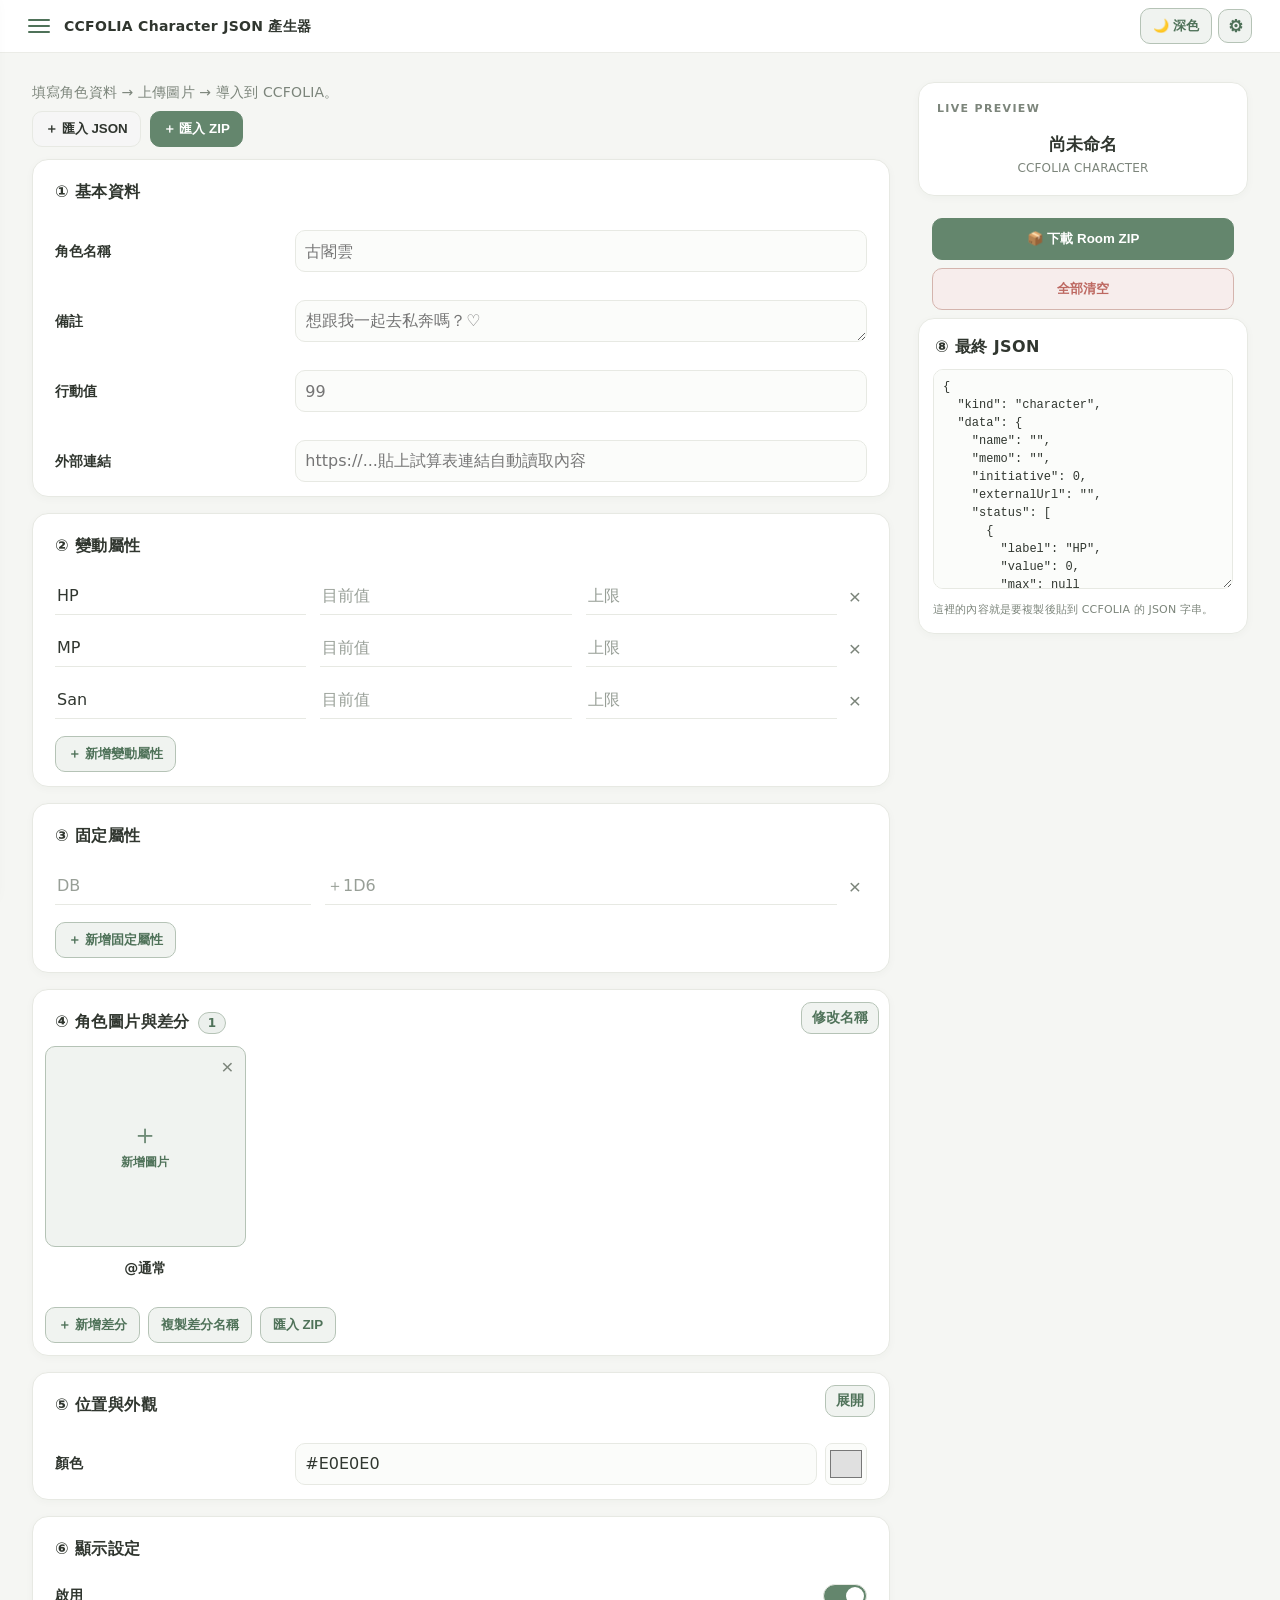
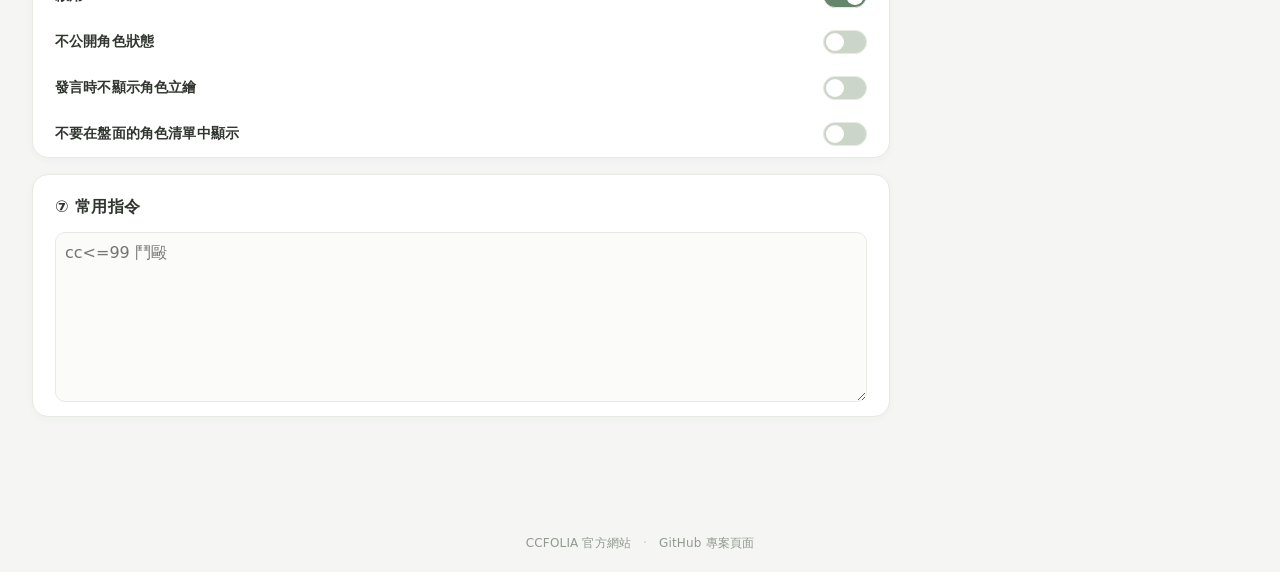
==== commit 576cfaf3: "修改提示詞" ====
--- a/index.html
+++ b/index.html
@@ -2315,7 +2315,7 @@
                     <strong>行動值</strong>
                 </div>
                 <div class="field">
-                    <input id="initiative" type="number" value="0" oninput="generate()">
+                    <input id="initiative" type="number" value="" placeholder="99" oninput="generate()">
                 </div>
             </div>
 
@@ -2324,7 +2324,7 @@
                     <strong>外部連結</strong>
                 </div>
                 <div class="field">
-                    <input id="externalUrl" placeholder="https://..." oninput="generate()">
+                    <input id="externalUrl" placeholder="https://...貼上試算表連結自動讀取內容" oninput="generate()">
                 </div>
             </div>
         </div>
@@ -2587,7 +2587,7 @@
             </button>
 
             <button class="solid-accent room-zip-btn" onclick="downloadRoomZIP()">
-                📦 Room ZIP
+                📦 下載 Room ZIP
             </button>
 
             <button class="secondary hidden-json-action" onclick="downloadJSON()">
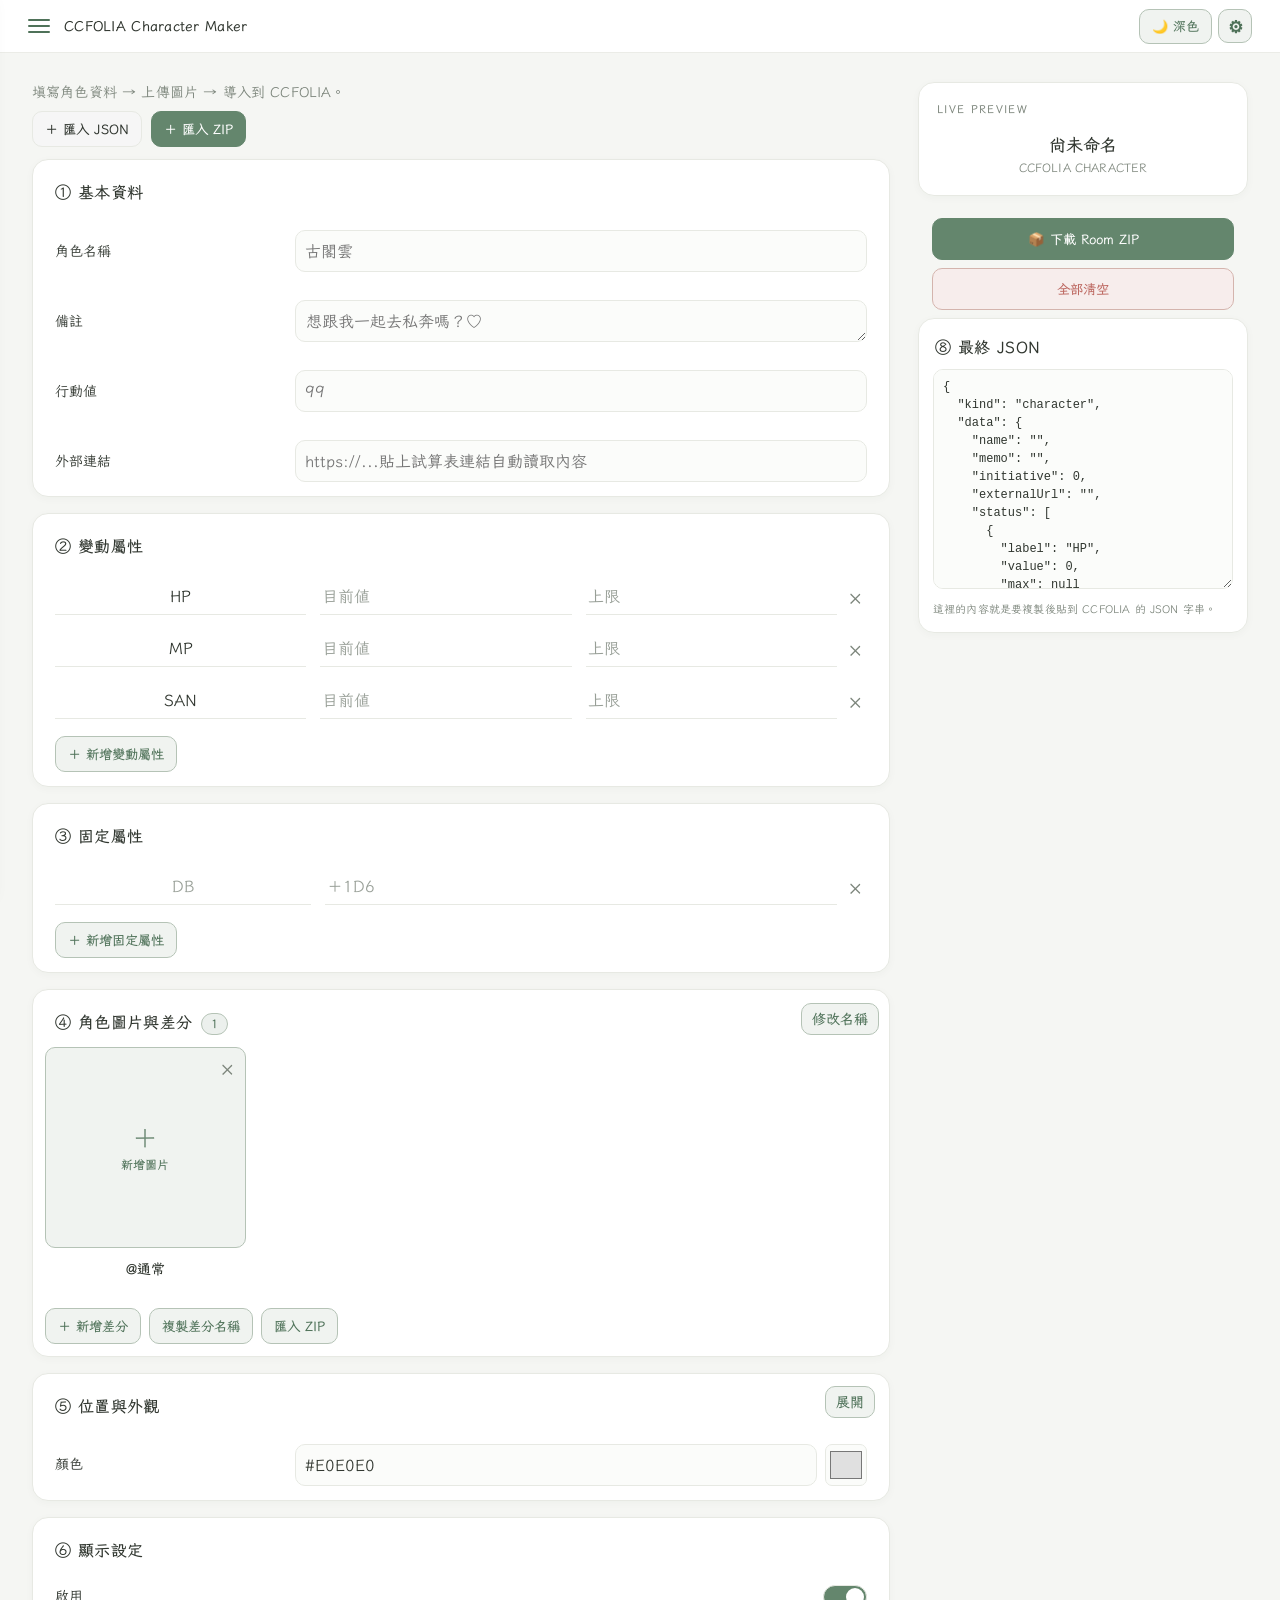
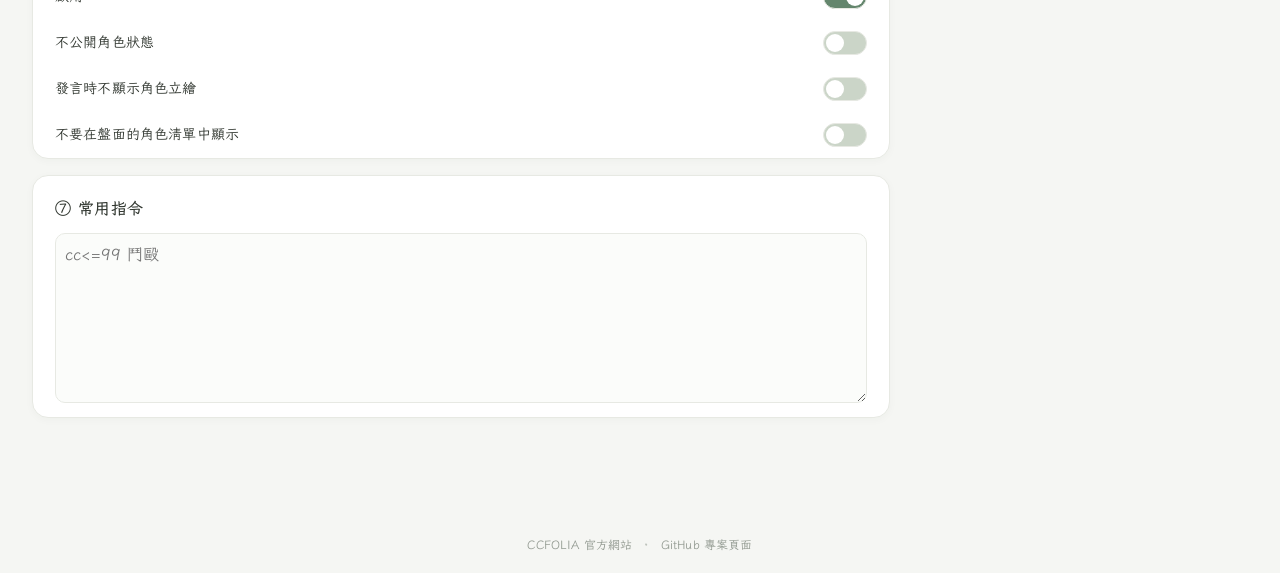
==== commit 6ad1718f: "修改字體 優化標籤容器" ====
--- a/index.html
+++ b/index.html
@@ -4,7 +4,7 @@
 <head>
     <meta charset="UTF-8">
     <meta name="viewport" content="width=device-width, initial-scale=1.0">
-    <title>CCFOLIA Character JSON 產生器</title>
+    <title>CCFOLIA Character Maker</title>
 
     <!-- Discord / Facebook / LINE 連結預覽 -->
     <meta property="og:type" content="website">
@@ -14,6 +14,10 @@
     <meta property="og:url" content="https://756y.github.io/ccfolia_character_json_tool/">
 
     <link rel="stylesheet" href="googleSheets.css">
+    <!-- 繁體中文楷體（Google Fonts：LXGW WenKai TC） -->
+    <link rel="preconnect" href="https://fonts.googleapis.com">
+    <link rel="preconnect" href="https://fonts.gstatic.com" crossorigin>
+    <link rel="stylesheet" href="https://fonts.googleapis.com/css2?family=LXGW+WenKai+TC:wght@400;700&display=swap">
 
     <style>
     * {
@@ -1314,16 +1318,13 @@
         min-width: 0;
         min-height: 42px;
         padding: 7px 2px;
-        font-size: 11px;
+        font-size: 13.3333px;
         line-height: 1.3;
         overflow-wrap: anywhere;
       }
     }
 
-    /* 隱藏「複製 JSON」「下載 JSON」（按鈕與功能都還在，只是不顯示）。 手機版四顆按鈕同一列：Room ZIP 補足被隱藏的兩顆（共 3 格），全部清空維持 1 格。電腦版不動。 */
-    .hidden-json-action {
-      display: none !important;
-    }
+    /* 手機版四欄網格：Room ZIP 佔 3 格，全部清空 1 格。電腦版不動。 */
 
     @media (max-width: 760px) {
       .workspace-aside .actions button.room-zip-btn {
@@ -1855,7 +1856,6 @@
       #statusList > .repeat .row > *,
       #paramsList > .repeat .row > * {
         height: 36px;
-        font-size: 13px;
       }
       #statusList + div,
       #paramsList + div {
@@ -2164,7 +2164,7 @@
     body {
       margin: 0;
       line-height: 1.5;
-      font-family: Inter,ui-sans-serif,system-ui,-apple-system,"Noto Sans TC",sans-serif;
+      font-family: "LXGW WenKai TC","Kaiti TC","BiauKai","標楷體","DFKai-SB","KaiTi","STKaiti","PingFang TC","Microsoft JhengHei",serif;
       letter-spacing: .01em;
       background: var(--bg);
       /* 選了主題時的背景光暈（需寫在 background 之後，否則會被蓋掉） */
@@ -2172,6 +2172,68 @@
       background-attachment: fixed;
       color: var(--text);
     }
+
+    /* ===== 由行內 style 抽出的 class（改版時只需改這裡） ===== */
+    #themeFx { position: fixed; inset: 0; width: 100%; height: 100%; z-index: -1; pointer-events: none; }
+    .settings-frequency-row.theme-alpha-row { margin-top: 12px; }
+    .sub.sub-tight { margin-bottom: 8px; }
+    /* !important：沿用原行內樣式的優先權，避免被 .workspace-main > .actions:first-of-type 蓋掉 */
+    .actions.import-actions { margin: 6px 0 8px !important; padding: 0 0 4px !important; }
+    .section.section-first { margin-top: 0; }
+    .pad-12 { padding: 12px; }
+    .head-actions { display: flex; gap: 8px; align-items: center; }
+    .face-actions { padding: 12px; display: flex; gap: 8px; }
+    .color-field { display: flex; align-items: center; gap: 8px; }
+    .color-text { flex: 1; }
+    .color-picker { width: 42px; height: 42px; padding: 2px; cursor: pointer; }
+    .modal-box.modal-wide { width: min(1000px, 100%); max-height: 90vh; box-sizing: border-box; }
+    /* 標籤綁定輸入欄：點標籤即聚焦 */
+    .label > label:not(.checkbox-title) { display: block; cursor: pointer; }
+    label.checkbox-title { cursor: pointer; }
+    /* ① ⑤ 欄位標籤與 ⑥ 顯示設定文字：取消粗體 */
+    .label > label > strong,
+    .checkbox-label .checkbox-title strong { font-weight: 400; }
+
+    /* 差分名稱批次修改視窗 */
+    #faceAdvancedModal { position: fixed; inset: 0; z-index: 10000; background: rgba(0,0,0,.72); align-items: center; justify-content: center; padding: 16px; }
+    #faceAdvancedModal .fa-panel { width: min(680px, 100%); max-height: 90vh; overflow: auto; background: var(--panel); color: var(--text); border: 1px solid var(--line); border-radius: 12px; padding: 18px; box-shadow: 0 12px 40px var(--shadow); }
+    #faceAdvancedModal .fa-title { margin: 0 0 16px; }
+    #faceAdvancedModal .fa-grid { display: grid; grid-template-columns: 1fr; gap: 10px; margin-top: 14px; }
+    #faceAdvancedModal .fa-input { display: block; width: 100%; box-sizing: border-box; margin-top: 5px; }
+    #faceAdvancedModal .fa-detect { margin-top: 7px; }
+    #faceAdvancedModal .fa-note { font-size: 12px; color: var(--muted); margin-top: 4px; line-height: 1.6; }
+    #faceAdvancedModal .fa-options { margin-top: 14px; display: grid; gap: 12px; }
+    #faceAdvancedModal .fa-opt-row { display: flex; align-items: center; flex-wrap: wrap; gap: 8px; }
+    #faceAdvancedModal .fa-check { display: inline-flex; align-items: center; gap: 8px; margin: 0; }
+    #faceAdvancedModal .fa-check-input { width: auto; }
+    #faceAdvancedModal .fa-details { display: contents; font-size: 13px; margin: 0; }
+    #faceAdvancedModal .fa-summary { color: var(--accent); cursor: pointer; display: list-item; }
+    #faceAdvancedModal .fa-more { flex: 0 0 100%; margin-top: 8px; padding: 10px 12px; border: 1px solid var(--line); border-radius: 8px; background: var(--input-bg); line-height: 1.7; box-sizing: border-box; width: 100%; }
+    #faceAdvancedModal .fa-ul { margin: 6px 0; padding-left: 22px; }
+    #faceAdvancedModal .fa-tools { display: block; flex: 0 0 100%; margin-top: 8px; padding: 12px; border: 1px solid var(--line); border-radius: 8px; background: var(--input-bg); }
+    #faceAdvancedModal .fa-sub { display: block; margin-bottom: 8px; }
+    #faceAdvancedModal .fa-chips { display: flex; flex-wrap: wrap; gap: 6px; margin-bottom: 12px; }
+    #faceAdvancedModal .fa-chips.fa-chips-tight { margin-bottom: 8px; }
+    #faceAdvancedModal .fa-help { font-size: 13px; line-height: 1.8; }
+    #faceAdvancedModal .fa-mt6 { margin-top: 6px; }
+    #faceAdvancedModal .fa-muted { color: var(--muted); }
+    #faceAdvancedModal .fa-h4 { margin: 0 0 8px; }
+    #faceAdvancedModal .fa-preview-box { margin-top: 14px; }
+    #faceAdvancedModal .fa-preview-list { max-height: 42vh; overflow: auto; border: 1px solid var(--line); border-radius: 8px; padding: 8px; }
+    #faceAdvancedModal .fa-hint { color: var(--muted); font-size: 13px; }
+    #faceAdvancedModal .fa-footer { display: flex; justify-content: flex-end; gap: 8px; margin-top: 18px; }
+
+    /* 標楷體：按鈕與表單欄位沿用 body 字型（JSON 輸出框仍維持等寬字型） */
+    button, input, textarea, select { font-family: inherit; }
+
+    /* 變動／固定屬性：名稱欄置中（電腦與手機） */
+    #statusList > .repeat .row > :first-child,
+    #paramsList > .repeat .row > :first-child { text-align: center; }
+
+    /* 手機版：變動屬性的目前值、上限也置中 */
+    @media (max-width: 760px) {
+      #statusList > .repeat .row > * { text-align: center; }
+    }
     </style>
 
     
@@ -2179,14 +2241,14 @@
 </head>
 
 <body>
-    <canvas id="themeFx" aria-hidden="true" style="display:none; position:fixed; inset:0; width:100%; height:100%; z-index:-1; pointer-events:none;"></canvas>
+    <canvas id="themeFx" aria-hidden="true" style="display:none"></canvas>
 
     <nav class="top-nav">
         <div class="nav-title-group">
             <button type="button" id="navMenuToggle" class="nav-menu-toggle" aria-label="開啟導覽側欄" aria-expanded="false" onclick="toggleGuideSidebar()">
                 <span></span><span></span><span></span>
             </button>
-            <div class="top-nav-title">CCFOLIA Character JSON 產生器</div>
+            <div class="top-nav-title">CCFOLIA Character Maker</div>
         </div>
         <div class="top-nav-actions">
             <button id="themeToggle" class="theme-toggle" onclick="toggleTheme()">☀️ 亮色</button>
@@ -2200,7 +2262,7 @@
                         <span>s</span>
                     </div>
                 </div>
-                <div id="googleSheetsLastUpdated" class="settings-last-updated">最近更新时间：尚未更新</div>
+                <div id="googleSheetsLastUpdated" class="settings-last-updated">最近更新時間：尚未更新</div>
 
                 <div class="settings-group-title settings-group-separated">變動屬性</div>
                 <label class="checkbox-title">
@@ -2233,7 +2295,7 @@
                     <div class="theme-sub">亮色模式主題</div>
                     <div class="theme-grid" id="themeGridLight"></div>
                 </div>
-                <div class="settings-frequency-row" style="margin-top:12px">
+                <div class="settings-frequency-row theme-alpha-row">
                     <label for="themeAlpha">透明度</label>
                     <div class="settings-frequency-input">
                         <input id="themeAlpha" type="range" min="0" max="100" step="1" value="70">
@@ -2262,12 +2324,12 @@
 
     <div class="wrap">
 
-        <div class="sub" style="margin-bottom:8px;">
+        <div class="sub sub-tight">
             填寫角色資料 → 上傳圖片 → 導入到 CCFOLIA。
         </div>
 
         <!-- 匯入工具 -->
-        <div class="actions" style="margin:6px 0 8px;padding:0 0 4px;">
+        <div class="actions import-actions">
 
             <button class="secondary" onclick="openImportModal()">
                 ＋ 匯入 JSON
@@ -2287,44 +2349,44 @@
 
         <!-- ==================== ① 基本資料 ==================== -->
 
-        <div class="section" style="margin-top:0;">
+        <div class="section section-first">
             <h2>① 基本資料</h2>
 
             <div class="grid">
                 <div class="label">
-                    <strong>角色名稱</strong>
+                    <label for="name"><strong>角色名稱</strong></label>
                 </div>
                 <div class="field">
-                    <input id="name" value="" placeholder="古閣雲" oninput="generate()">
+                    <input id="name" value="" placeholder="古閣雲" oninput="generateDebounced()">
                 </div>
             </div>
 
             <div class="grid">
                 <div class="label">
-                    <strong>備註</strong>
+                    <label for="memo"><strong>備註</strong></label>
                 </div>
                 <div class="field">
                     <div class="memo-input-wrap">
-                        <textarea id="memo" rows="1" placeholder="想跟我一起去私奔嗎？♡" oninput="generate()"></textarea>
+                        <textarea id="memo" rows="1" placeholder="想跟我一起去私奔嗎？♡" oninput="generateDebounced()"></textarea>
                     </div>
                 </div>
             </div>
 
             <div class="grid">
                 <div class="label">
-                    <strong>行動值</strong>
+                    <label for="initiative"><strong>行動值</strong></label>
                 </div>
                 <div class="field">
-                    <input id="initiative" type="number" value="" placeholder="99" oninput="generate()">
+                    <input id="initiative" type="number" value="" placeholder="99" oninput="generateDebounced()">
                 </div>
             </div>
 
             <div class="grid">
                 <div class="label">
-                    <strong>外部連結</strong>
+                    <label for="externalUrl"><strong>外部連結</strong></label>
                 </div>
                 <div class="field">
-                    <input id="externalUrl" placeholder="https://...貼上試算表連結自動讀取內容" oninput="generate()">
+                    <input id="externalUrl" placeholder="https://...貼上試算表連結自動讀取內容" oninput="generateDebounced()">
                 </div>
             </div>
         </div>
@@ -2337,7 +2399,7 @@
 
             <div id="statusList"></div>
 
-            <div style="padding:12px">
+            <div class="pad-12">
                 <button onclick="addStatus()">＋ 新增變動屬性</button>
             </div>
         </div>
@@ -2350,7 +2412,7 @@
 
             <div id="paramsList"></div>
 
-            <div style="padding:12px">
+            <div class="pad-12">
                 <button onclick="addParam()">＋ 新增固定屬性</button>
             </div>
         </div>
@@ -2363,7 +2425,7 @@
             <div class="position-header">
                 <h2>④ 角色圖片與差分<span class="face-count-badge" id="faceCountBadge">0</span></h2>
 
-                <div style="display:flex; gap:8px; align-items:center;">
+                <div class="head-actions">
                     <button type="button" id="faceAdvancedSettingsButton">修改名稱</button>
                 </div>
             </div>
@@ -2399,17 +2461,12 @@
                 <input id="iconUrl" type="hidden" value="">
 
             </div>
-            <!--
-<div class="note" style="padding:0 12px 10px">
-  ※ Clipboard API 文件標示 iconUrl / faces[].iconUrl 不可設定外部資料，因此這裡保留欄位但不會強制把外部 URL 當成可用圖片。
-</div>
--->
 
             <div id="faceSettings" style="display:block;">
 
                 <div id="facesList"></div>
 
-                <div style="padding:12px; display:flex; gap:8px;">
+                <div class="face-actions">
                     <button onclick="addFace()">＋ 新增差分</button>
 
                     <button type="button" onclick="copyAllFaceLabels()">
@@ -2439,51 +2496,51 @@
 
                 <div class="grid">
                     <div class="label">
-                        <strong>X 座標</strong>
+                        <label for="x"><strong>X 座標</strong></label>
                     </div>
 
                     <div class="field">
-                        <input id="x" type="number" value="0" oninput="generate()">
+                        <input id="x" type="number" value="0" oninput="generateDebounced()">
                     </div>
                 </div>
 
                 <div class="grid">
                     <div class="label">
-                        <strong>Y 座標</strong>
+                        <label for="y"><strong>Y 座標</strong></label>
                     </div>
 
                     <div class="field">
-                        <input id="y" type="number" value="0" oninput="generate()">
+                        <input id="y" type="number" value="0" oninput="generateDebounced()">
                     </div>
                 </div>
 
                 <div class="grid">
                     <div class="label">
-                        <strong>旋轉角度</strong>
+                        <label for="angle"><strong>旋轉角度</strong></label>
                     </div>
 
                     <div class="field">
-                        <input id="angle" type="number" value="0" oninput="generate()">
+                        <input id="angle" type="number" value="0" oninput="generateDebounced()">
                     </div>
                 </div>
 
                 <div class="grid">
                     <div class="label">
-                        <strong>寬度</strong>
+                        <label for="width"><strong>寬度</strong></label>
                     </div>
 
                     <div class="field">
-                        <input id="width" type="number" value="10" oninput="generate()">
+                        <input id="width" type="number" value="10" oninput="generateDebounced()">
                     </div>
                 </div>
 
                 <div class="grid">
                     <div class="label">
-                        <strong>高度</strong>
+                        <label for="height"><strong>高度</strong></label>
                     </div>
 
                     <div class="field">
-                        <input id="height" type="number" value="10" oninput="generate()">
+                        <input id="height" type="number" value="10" oninput="generateDebounced()">
                     </div>
                 </div>
 
@@ -2491,19 +2548,14 @@
 
             <div class="grid">
                 <div class="label">
-                    <strong>顏色</strong>
+                    <label for="color"><strong>顏色</strong></label>
                 </div>
 
                 <div class="field">
-                    <div style="display:flex; align-items:center; gap:8px;">
-                        <input id="color" type="text" value="#E0E0E0" oninput="updateColorPreview()" style="flex:1;">
-
-                        <input id="colorPreview" type="color" value="#E0E0E0" oninput="updateColorFromPicker()" style="
-            width:42px;
-            height:42px;
-            padding:2px;
-            cursor:pointer;
-          " title="選擇顏色">
+                    <div class="color-field">
+                        <input class="color-text" id="color" type="text" value="#E0E0E0" oninput="updateColorPreview()">
+
+                        <input class="color-picker" id="colorPreview" type="color" value="#E0E0E0" oninput="updateColorFromPicker()"  title="選擇顏色">
                     </div>
                 </div>
             </div>
@@ -2517,41 +2569,41 @@
 
             <div class="grid">
                 <div class="label checkbox-label">
-                    <div class="checkbox-title">
+                    <label class="checkbox-title">
                         <strong>啟用</strong>
 
                         <input id="active" type="checkbox" checked onchange="generate()">
-                    </div>
+                    </label>
                 </div>
             </div>
 
             <div class="grid">
                 <div class="label checkbox-label">
-                    <div class="checkbox-title">
+                    <label class="checkbox-title">
                         <strong>不公開角色狀態</strong>
 
                         <input id="secret" type="checkbox" onchange="generate()">
-                    </div>
+                    </label>
                 </div>
             </div>
 
             <div class="grid">
                 <div class="label checkbox-label">
-                    <div class="checkbox-title">
+                    <label class="checkbox-title">
                         <strong>發言時不顯示角色立繪</strong>
 
                         <input id="invisible" type="checkbox" onchange="generate()">
-                    </div>
+                    </label>
                 </div>
             </div>
 
             <div class="grid">
                 <div class="label checkbox-label">
-                    <div class="checkbox-title">
+                    <label class="checkbox-title">
                         <strong>不要在盤面的角色清單中顯示</strong>
 
                         <input id="hideStatus" type="checkbox" onchange="generate()">
-                    </div>
+                    </label>
                 </div>
             </div>
         </div>
@@ -2562,17 +2614,17 @@
 
             <div class="grid">
                 <div class="field">
-                    <textarea id="commands" placeholder="cc<=99 鬥毆" oninput="generate()"></textarea>
+                    <textarea id="commands" placeholder="cc<=99 鬥毆" oninput="generateDebounced()"></textarea>
                 </div>
             </div>
 
             <div class="grid" style="display:none">
                 <div class="label">
-                    <strong>Owner</strong>
+                    <label for="owner"><strong>Owner</strong></label>
                 </div>
 
                 <div class="field">
-                    <input id="owner" value="" placeholder="通常為空" oninput="generate()">
+                    <input id="owner" value="" placeholder="通常為空" oninput="generateDebounced()">
                 </div>
             </div>
         </div>
@@ -2582,17 +2634,11 @@
 
         <div class="actions">
 
-            <button class="hidden-json-action" onclick="copyJSON()">
-                複製 JSON
-            </button>
 
             <button class="solid-accent room-zip-btn" onclick="downloadRoomZIP()">
                 📦 下載 Room ZIP
             </button>
 
-            <button class="secondary hidden-json-action" onclick="downloadJSON()">
-                下載 JSON
-            </button>
 
             <button class="danger" onclick="resetAll()">
                 全部清空
@@ -2609,7 +2655,7 @@
 
             <h2>⑧ 最終 JSON</h2>
 
-            <div style="padding:12px">
+            <div class="pad-12">
 
                 <textarea id="output" spellcheck="false" readonly></textarea>
 
@@ -2692,7 +2738,7 @@
 
 
     <div class="modal" id="facePickerModal" onclick="closeFacePickerOutside(event)">
-        <div class="modal-box" style="width:min(1000px,100%); max-height:90vh; box-sizing:border-box;">
+        <div class="modal-box modal-wide">
             <div class="modal-head">
                 <h2>從差分選擇主圖片</h2>
                 <button type="button" class="secondary mini" onclick="closeFacePicker()">✕ 關閉</button>
@@ -2705,27 +2751,27 @@
 
     <div class="toast" id="toast"></div>
 
-    <div id="faceAdvancedModal" style="display:none; position:fixed; inset:0; z-index:10000; background:rgba(0,0,0,.72); align-items:center; justify-content:center; padding:16px;">
-        <div style="width:min(680px,100%); max-height:90vh; overflow:auto; background:var(--panel); color:var(--text); border:1px solid var(--line); border-radius:12px; padding:18px; box-shadow:0 12px 40px var(--shadow);">
-            <h3 style="margin:0 0 16px;">差分名稱批次修改</h3>
+    <div id="faceAdvancedModal" style="display:none">
+        <div class="fa-panel">
+            <h3 class="fa-title">差分名稱批次修改</h3>
             <div id="faceAdvancedEditor">
-                <div style="display:grid;grid-template-columns:1fr;gap:10px;margin-top:14px;">
+                <div class="fa-grid">
                     <div>
-                        <label>搜尋內容<input id="faceAdvancedSearch" type="text" placeholder="例如：角色{N}_" style="display:block;width:100%;box-sizing:border-box;margin-top:5px;"></label>
-                        <button type="button" id="faceAdvancedAutoDetect" style="margin-top:7px;">✨ 智慧偵測共同前綴</button>
-                        <div style="font-size:12px;color:var(--muted);margin-top:4px;line-height:1.6;">
+                        <label>搜尋內容<input class="fa-input" id="faceAdvancedSearch" type="text" placeholder="例如：角色{N}_"></label>
+                        <button class="fa-detect" type="button" id="faceAdvancedAutoDetect">✨ 智慧偵測共同前綴</button>
+                        <div class="fa-note">
                             支援中文、英文字母、數字、標點與混合名稱。自動填入取代內容 @，請預覽確認後再儲存。
                         </div>
                     </div>
-                    <label>取代為<input id="faceAdvancedReplace" type="text" placeholder="例如：@" style="display:block;width:100%;box-sizing:border-box;margin-top:5px;"></label>
+                    <label>取代為<input class="fa-input" id="faceAdvancedReplace" type="text" placeholder="例如：@"></label>
                 </div>
-                <div style="margin-top:14px;display:grid;gap:12px;">
+                <div class="fa-options">
                     <div>
-                        <div style="display:flex;align-items:center;flex-wrap:wrap;gap:8px;">
-                            <label style="display:inline-flex;align-items:center;gap:8px;margin:0;"><input type="checkbox" id="faceAdvancedCaseSensitive" style="width:auto;"> 區分大小寫</label>
-                            <details style="display:contents;font-size:13px;margin:0;">
-                                <summary style="color:var(--accent);cursor:pointer;display:list-item;">查看更多</summary>
-                                <div style="flex:0 0 100%;margin-top:8px;padding:10px 12px;border:1px solid var(--line);border-radius:8px;background:var(--input-bg);line-height:1.7;box-sizing:border-box;width:100%;">
+                        <div class="fa-opt-row">
+                            <label class="fa-check"><input class="fa-check-input" type="checkbox" id="faceAdvancedCaseSensitive"> 區分大小寫</label>
+                            <details class="fa-details">
+                                <summary class="fa-summary">查看更多</summary>
+                                <div class="fa-more">
                                     <strong>區分大小寫是什麼？</strong><br>
                                     開啟後，英文字母的大小寫必須完全相同才會符合。<br>
                                     例如搜尋 <code>Face</code>：會找到 <code>Face</code>，不會找到 <code>face</code> 或 <code>FACE</code>。<br>
@@ -2735,11 +2781,11 @@
                         </div>
                     </div>
                     <div>
-                        <div style="display:flex;align-items:center;flex-wrap:wrap;gap:8px;">
-                            <label style="display:inline-flex;align-items:center;gap:8px;margin:0;"><input type="checkbox" id="faceAdvancedWholeWord" style="width:auto;"> 全字匹配</label>
-                            <details style="display:contents;font-size:13px;margin:0;">
-                                <summary style="color:var(--accent);cursor:pointer;display:list-item;">查看更多</summary>
-                                <div style="flex:0 0 100%;margin-top:8px;padding:10px 12px;border:1px solid var(--line);border-radius:8px;background:var(--input-bg);line-height:1.7;box-sizing:border-box;width:100%;">
+                        <div class="fa-opt-row">
+                            <label class="fa-check"><input class="fa-check-input" type="checkbox" id="faceAdvancedWholeWord"> 全字匹配</label>
+                            <details class="fa-details">
+                                <summary class="fa-summary">查看更多</summary>
+                                <div class="fa-more">
                                     <strong>全字匹配是什麼？</strong><br>
                                     開啟後，搜尋文字左右不能緊貼英文字母、數字或底線的一部分，避免只改到較長英文／數字名稱中的片段。<br>
                                     例如搜尋 <code>cat</code>：會匹配 <code>cat</code>，但不會匹配 <code>cats</code> 或 <code>bobcat</code>。<br>
@@ -2749,14 +2795,14 @@
                         </div>
                     </div>
                     <div>
-                        <div style="display:flex;align-items:center;flex-wrap:wrap;gap:8px;">
-                            <label style="display:inline-flex;align-items:center;gap:8px;margin:0;"><input type="checkbox" id="faceAdvancedRegex" style="width:auto;"> 正規表示式</label>
-                            <details style="display:contents;font-size:13px;margin:0;">
-                                <summary style="color:var(--accent);cursor:pointer;display:list-item;">查看更多</summary>
-                                <div style="flex:0 0 100%;margin-top:8px;padding:10px 12px;border:1px solid var(--line);border-radius:8px;background:var(--input-bg);line-height:1.7;box-sizing:border-box;width:100%;">
+                        <div class="fa-opt-row">
+                            <label class="fa-check"><input class="fa-check-input" type="checkbox" id="faceAdvancedRegex"> 正規表示式</label>
+                            <details class="fa-details">
+                                <summary class="fa-summary">查看更多</summary>
+                                <div class="fa-more">
                                     <strong>正規表示式是什麼？</strong><br>
                                     開啟後，搜尋內容會被當成規則，而不是一般文字。常用符號如下：
-                                    <ul style="margin:6px 0;padding-left:22px;">
+                                    <ul class="fa-ul">
                                         <li><code>.</code>：任意單一字元，例如 <code>面.</code> 可匹配「面A」「面1」。</li>
                                         <li><code>*</code>：前一個項目重複 0 次以上，例如 <code>ab*</code> 可匹配「a」「ab」「abb」。</li>
                                         <li><code>+</code>：前一個項目重複 1 次以上，例如 <code>ab+</code> 可匹配「ab」「abb」。</li>
@@ -2772,18 +2818,18 @@
                                     若只是要搜尋字面上的符號（例如 <code>.</code>、<code>+</code>），請關閉正規表示式；修改前先按「預覽」確認結果。
                                 </div>
                             </details>
-                    <details id="faceAdvancedRegexShortcuts" style="display:contents;margin:0;font-size:13px;">
-                        <summary style="color:var(--accent);cursor:pointer;display:list-item;">快捷鍵</summary>
-                        <div id="faceAdvancedRegexTools" style="display:block;flex:0 0 100%;margin-top:8px;padding:12px;border:1px solid var(--line);border-radius:8px;background:var(--input-bg);">
-                        <strong style="display:block;margin-bottom:8px;">常用範例（點一下，自動填入搜尋與取代）</strong>
-                        <div style="display:flex;flex-wrap:wrap;gap:6px;margin-bottom:12px;">
+                    <details class="fa-details" id="faceAdvancedRegexShortcuts">
+                        <summary class="fa-summary">快捷鍵</summary>
+                        <div class="fa-tools" id="faceAdvancedRegexTools">
+                        <strong class="fa-sub">常用範例（點一下，自動填入搜尋與取代）</strong>
+                        <div class="fa-chips">
                             <button type="button" class="face-regex-example" data-search="名稱_" data-replace="@">名稱_差分 → @差分</button>
                             <button type="button" class="face-regex-example" data-search="名稱{N_}" data-replace="@">名稱＋數字＋底線 → @</button>
                             <button type="button" class="face-regex-example" data-search="角色 {(N)}" data-replace="@">角色（數字）→ @</button>
                             <button type="button" class="face-regex-example" data-search="角色{N}_" data-replace="@">角色／角色2_ → @</button>
                         </div>
-                        <strong style="display:block;margin-bottom:8px;">快速插入規則（點一下就能使用）</strong>
-                        <div style="display:flex;flex-wrap:wrap;gap:6px;margin-bottom:8px;">
+                        <strong class="fa-sub">快速插入規則（點一下就能使用）</strong>
+                        <div class="fa-chips fa-chips-tight">
                             <button type="button" class="face-regex-token" data-target="search" data-token="{a}">{a}</button>
                             <button type="button" class="face-regex-token" data-target="search" data-token="{A}">{A}</button>
                             <button type="button" class="face-regex-token" data-target="search" data-token="{u}">{u}</button>
@@ -2808,7 +2854,7 @@
                             <button type="button" class="face-regex-token" data-target="search" data-token="{.}">{.}</button>
                         </div>
 
-                        <div style="font-size:13px;line-height:1.8;">
+                        <div class="fa-help">
                             <div><code>{a}</code> 一個英文字母；<code>{A}</code> 一段英文字母（A–Z、a–z）</div>
                             <div><code>{u}</code> 一個 Unicode 字母；<code>{U}</code> 一段 Unicode 字母（包含中文、日文等文字）</div>
                             <div><code>{d}</code> 一個 ASCII 數字；<code>{D}</code> 一串 ASCII 數字；<code>{N}</code> 零個或多個 ASCII 數字</div>
@@ -2819,9 +2865,9 @@
                             <div><code>{h}</code> 一個十六進位字元（0–9、A–F）；<code>{H}</code> 一段十六進位字元</div>
                             <div><code>{s}</code> 一個空白；<code>{S}</code> 一段空白；<code>{x}</code> 一個非空白字元；<code>{X}</code> 一段非空白字元</div>
                             <div><code>{.}</code> 任意一個字元。所有快捷符號只在勾選「正規表示式」時生效。</div>
-                            <div style="margin-top:6px;">取代欄也有快捷符號：<code>{0}</code> 代表整段符合的文字，<code>{1}</code>、<code>{2}</code> 代表搜尋規則中第 1、2 個 <code>( )</code> 捕獲的內容。</div>
-                            <div style="margin-top:6px;">例：搜尋 <code>角色{D}</code>、取代為 <code>人物{0}</code>，會把「角色123」改成「人物角色123」。若搜尋 <code>角色({D})</code>、取代為 <code>人物{1}</code>，則會改成「人物123」。</div>
-                            <div style="margin-top:6px;color:var(--muted);">這些大括號快捷符號只會在勾選「正規表示式」時生效；其他正規表示式語法仍可直接輸入。</div>
+                            <div class="fa-mt6">取代欄也有快捷符號：<code>{0}</code> 代表整段符合的文字，<code>{1}</code>、<code>{2}</code> 代表搜尋規則中第 1、2 個 <code>( )</code> 捕獲的內容。</div>
+                            <div class="fa-mt6">例：搜尋 <code>角色{D}</code>、取代為 <code>人物{0}</code>，會把「角色123」改成「人物角色123」。若搜尋 <code>角色({D})</code>、取代為 <code>人物{1}</code>，則會改成「人物123」。</div>
+                            <div class="fa-mt6 fa-muted">這些大括號快捷符號只會在勾選「正規表示式」時生效；其他正規表示式語法仍可直接輸入。</div>
                         </div>
                         </div>
                     </details>
@@ -2830,12 +2876,12 @@
                 </div>
             </div>
 
-            <div id="faceAdvancedPreview" style="display:none;margin-top:14px;">
-                <h4 style="margin:0 0 8px;">修改預覽</h4>
-                <div id="faceAdvancedPreviewList" style="max-height:42vh;overflow:auto;border:1px solid var(--line);border-radius:8px;padding:8px;"></div>
-                <p style="color:var(--muted);font-size:13px;">請確認左側原名稱與右側修改後名稱。按「儲存」才會套用。</p>
+            <div class="fa-preview-box" id="faceAdvancedPreview" style="display:none">
+                <h4 class="fa-h4">修改預覽</h4>
+                <div class="fa-preview-list" id="faceAdvancedPreviewList"></div>
+                <p class="fa-hint">請確認左側原名稱與右側修改後名稱。按「儲存」才會套用。</p>
             </div>
-            <div style="display:flex;justify-content:flex-end;gap:8px;margin-top:18px;">
+            <div class="fa-footer">
                 <button type="button" id="faceAdvancedBack" style="display:none;">返回修改</button>
                 <button type="button" id="faceAdvancedCancel">取消</button>
                 <button type="button" id="faceAdvancedConfirm">預覽</button>
@@ -2847,6 +2893,19 @@
     
     <script src="zip.js"></script>
     <script src="app.js"></script>
+    <script>
+    /* 輸入欄防抖：停止輸入 150ms 後才重算 JSON；點擊任何按鈕前會先補算，避免複製到舊內容 */
+    (function () {
+      var t = null;
+      window.generateDebounced = function () {
+        clearTimeout(t);
+        t = setTimeout(function () { t = null; generate(); }, 150);
+      };
+      document.addEventListener('pointerdown', function () {
+        if (t !== null) { clearTimeout(t); t = null; generate(); }
+      }, true);
+    })();
+    </script>
     <script>
 /* 主題相關功能集中於此檔：亮暗色／設計模式、20 組配色、透明度與背景粒子。 */
 
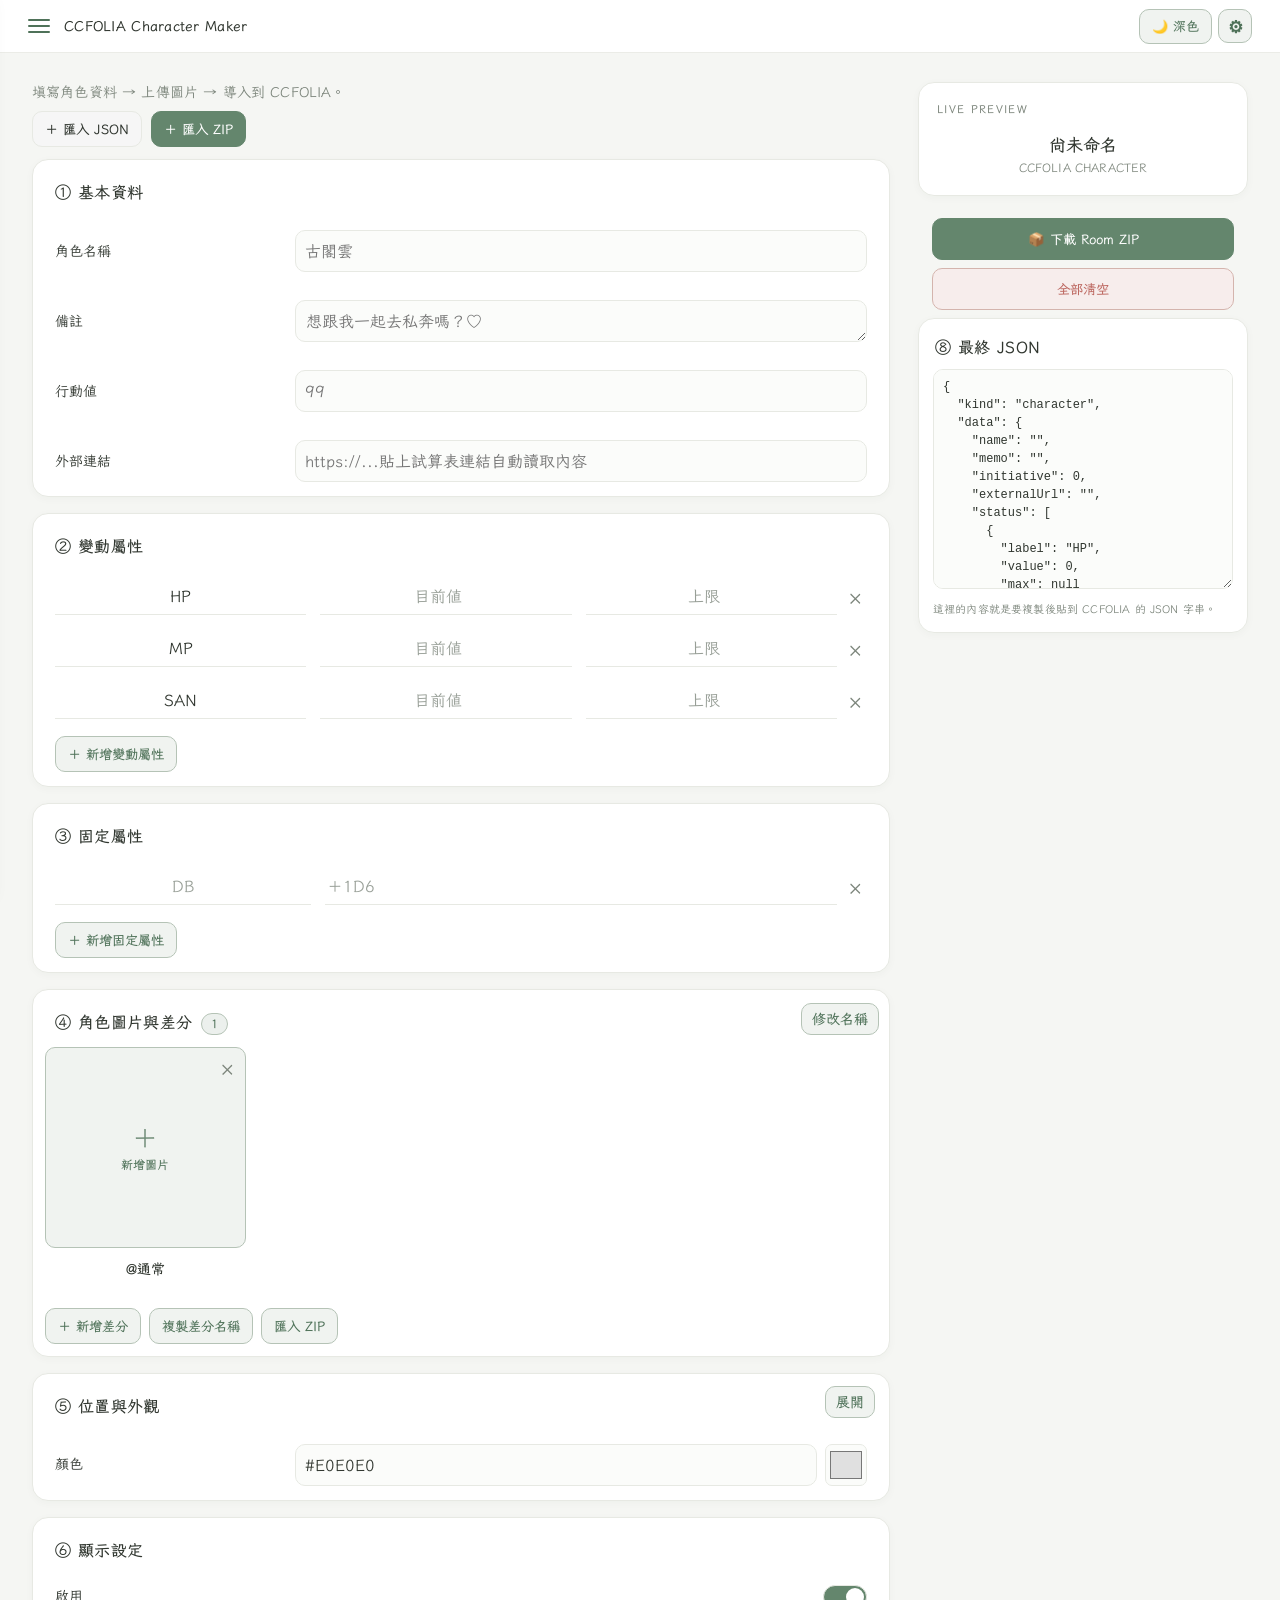
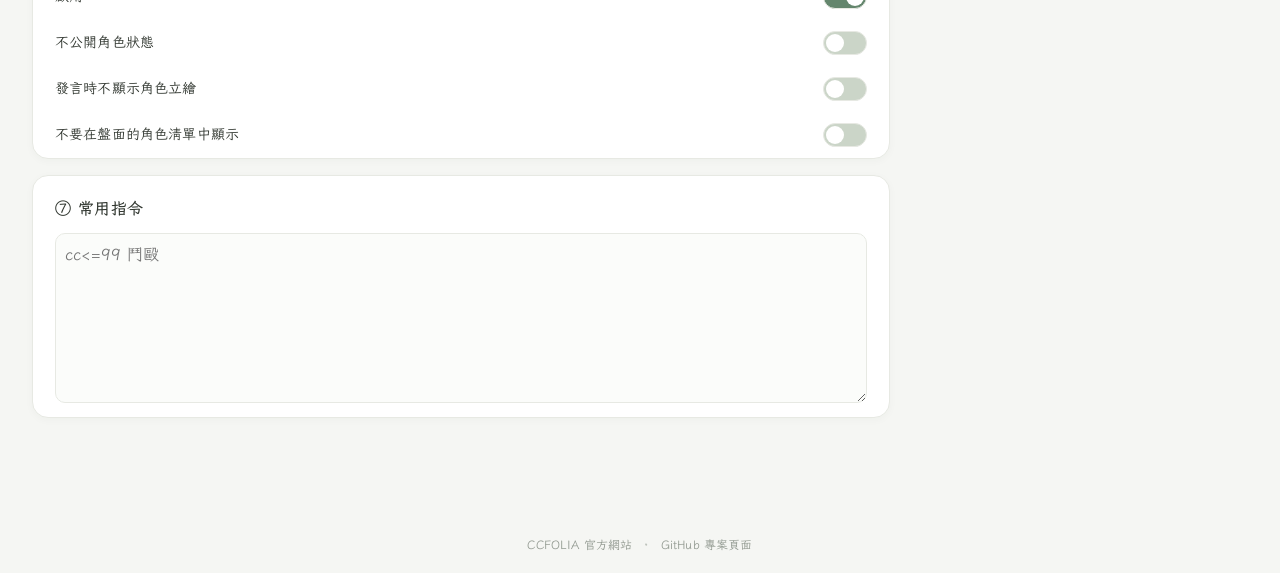
==== commit cdadb9ee: "修正 電腦版的變動屬性，目前值跟上限居中對齊" ====
--- a/index.html
+++ b/index.html
@@ -2230,10 +2230,8 @@
     #statusList > .repeat .row > :first-child,
     #paramsList > .repeat .row > :first-child { text-align: center; }
 
-    /* 手機版：變動屬性的目前值、上限也置中 */
-    @media (max-width: 760px) {
-      #statusList > .repeat .row > * { text-align: center; }
-    }
+    /* 變動屬性：名稱、目前值、上限全部置中（電腦與手機） */
+    #statusList > .repeat .row > * { text-align: center; }
     </style>
 
     
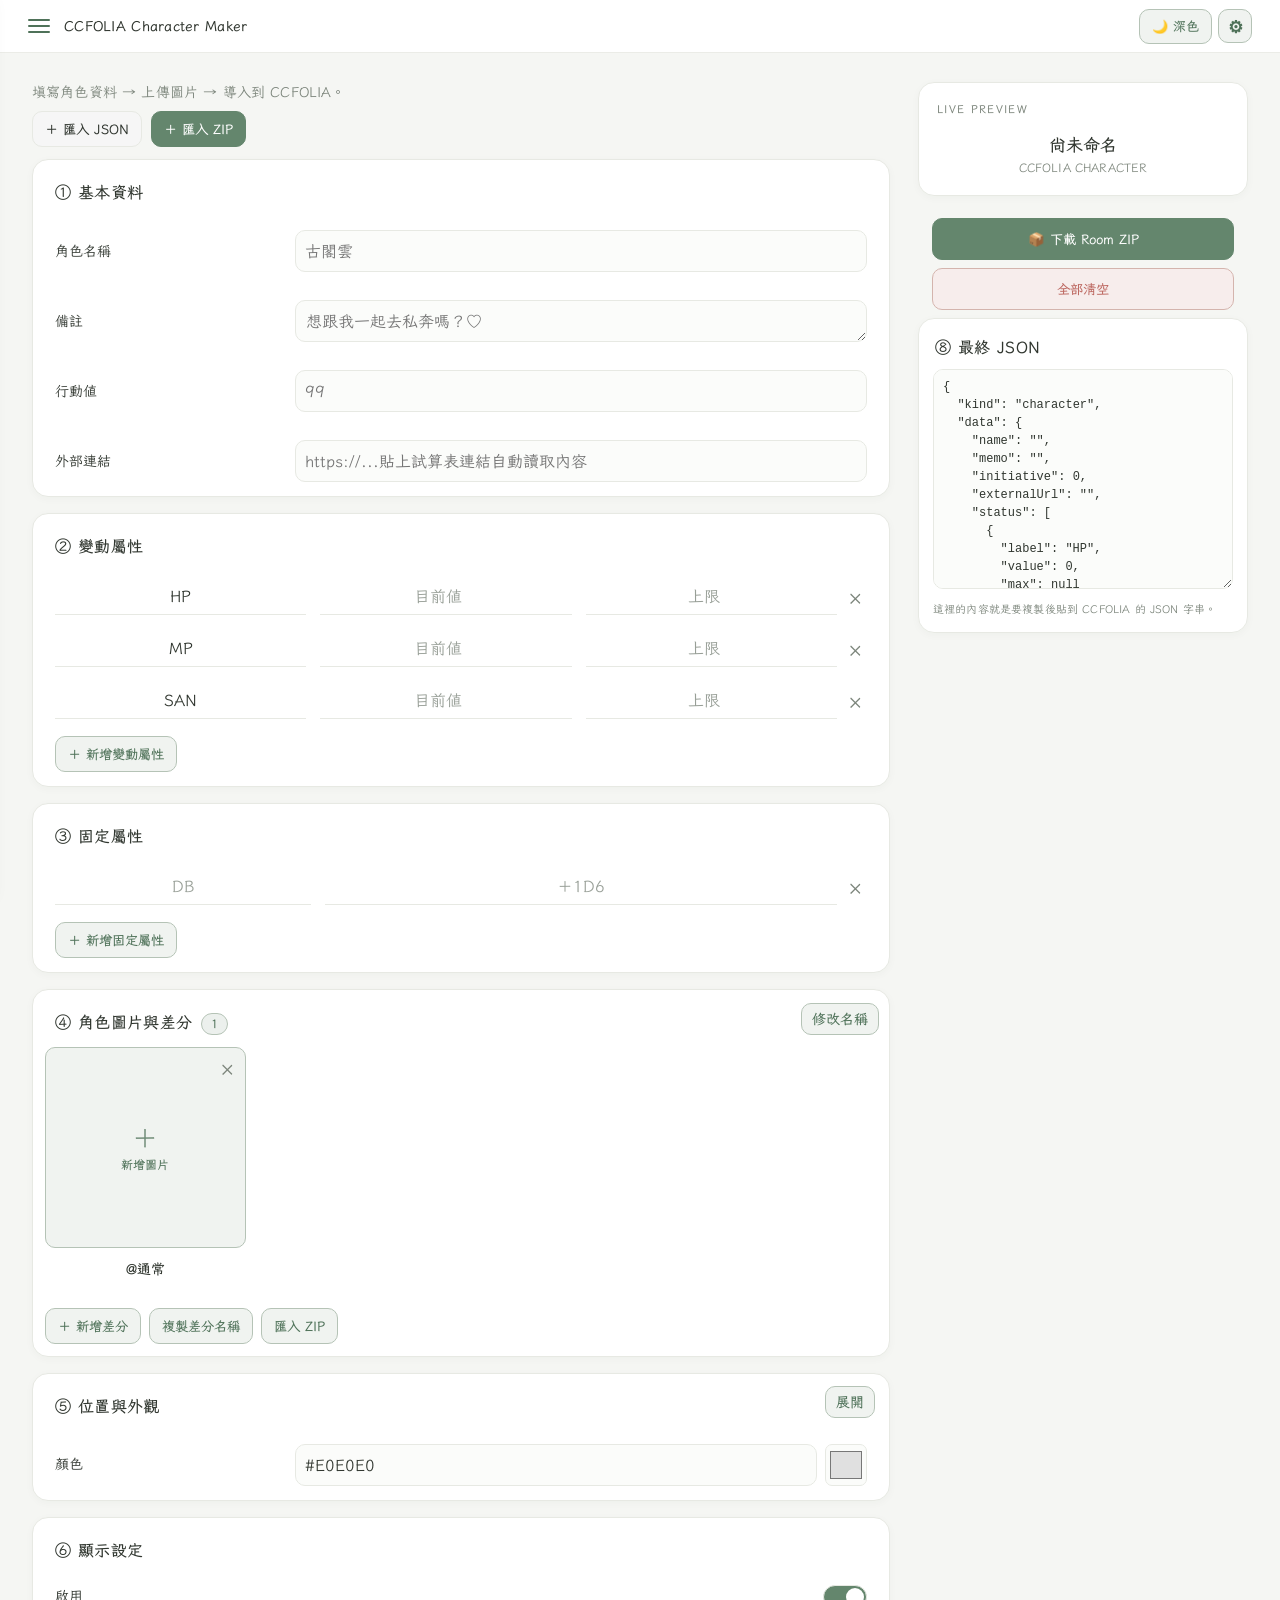
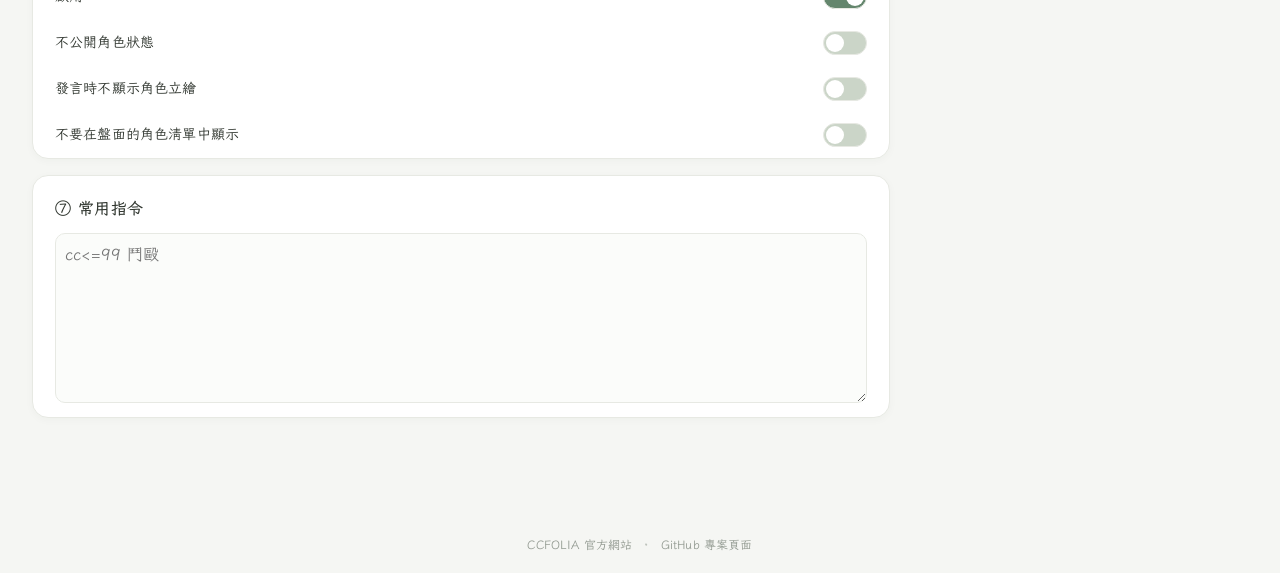
==== commit ba599664: "修改 固定屬性的值居中對齊（手機/電腦版）" ====
--- a/index.html
+++ b/index.html
@@ -2230,6 +2230,9 @@
     #statusList > .repeat .row > :first-child,
     #paramsList > .repeat .row > :first-child { text-align: center; }
 
+    /* 固定屬性：名稱與值全部置中（電腦與手機） */
+    #paramsList > .repeat .row > * { text-align: center; }
+
     /* 變動屬性：名稱、目前值、上限全部置中（電腦與手機） */
     #statusList > .repeat .row > * { text-align: center; }
     </style>
@@ -2705,7 +2708,7 @@
 
                     匯入後會自動填入：
                     <strong>
-                        名稱、行動值、變動屬性、固定屬性、指令、備註、位置與顯示
+                        名稱、行動值、變動屬性、固定屬性、常用指令
                     </strong>。
                 </div>
 
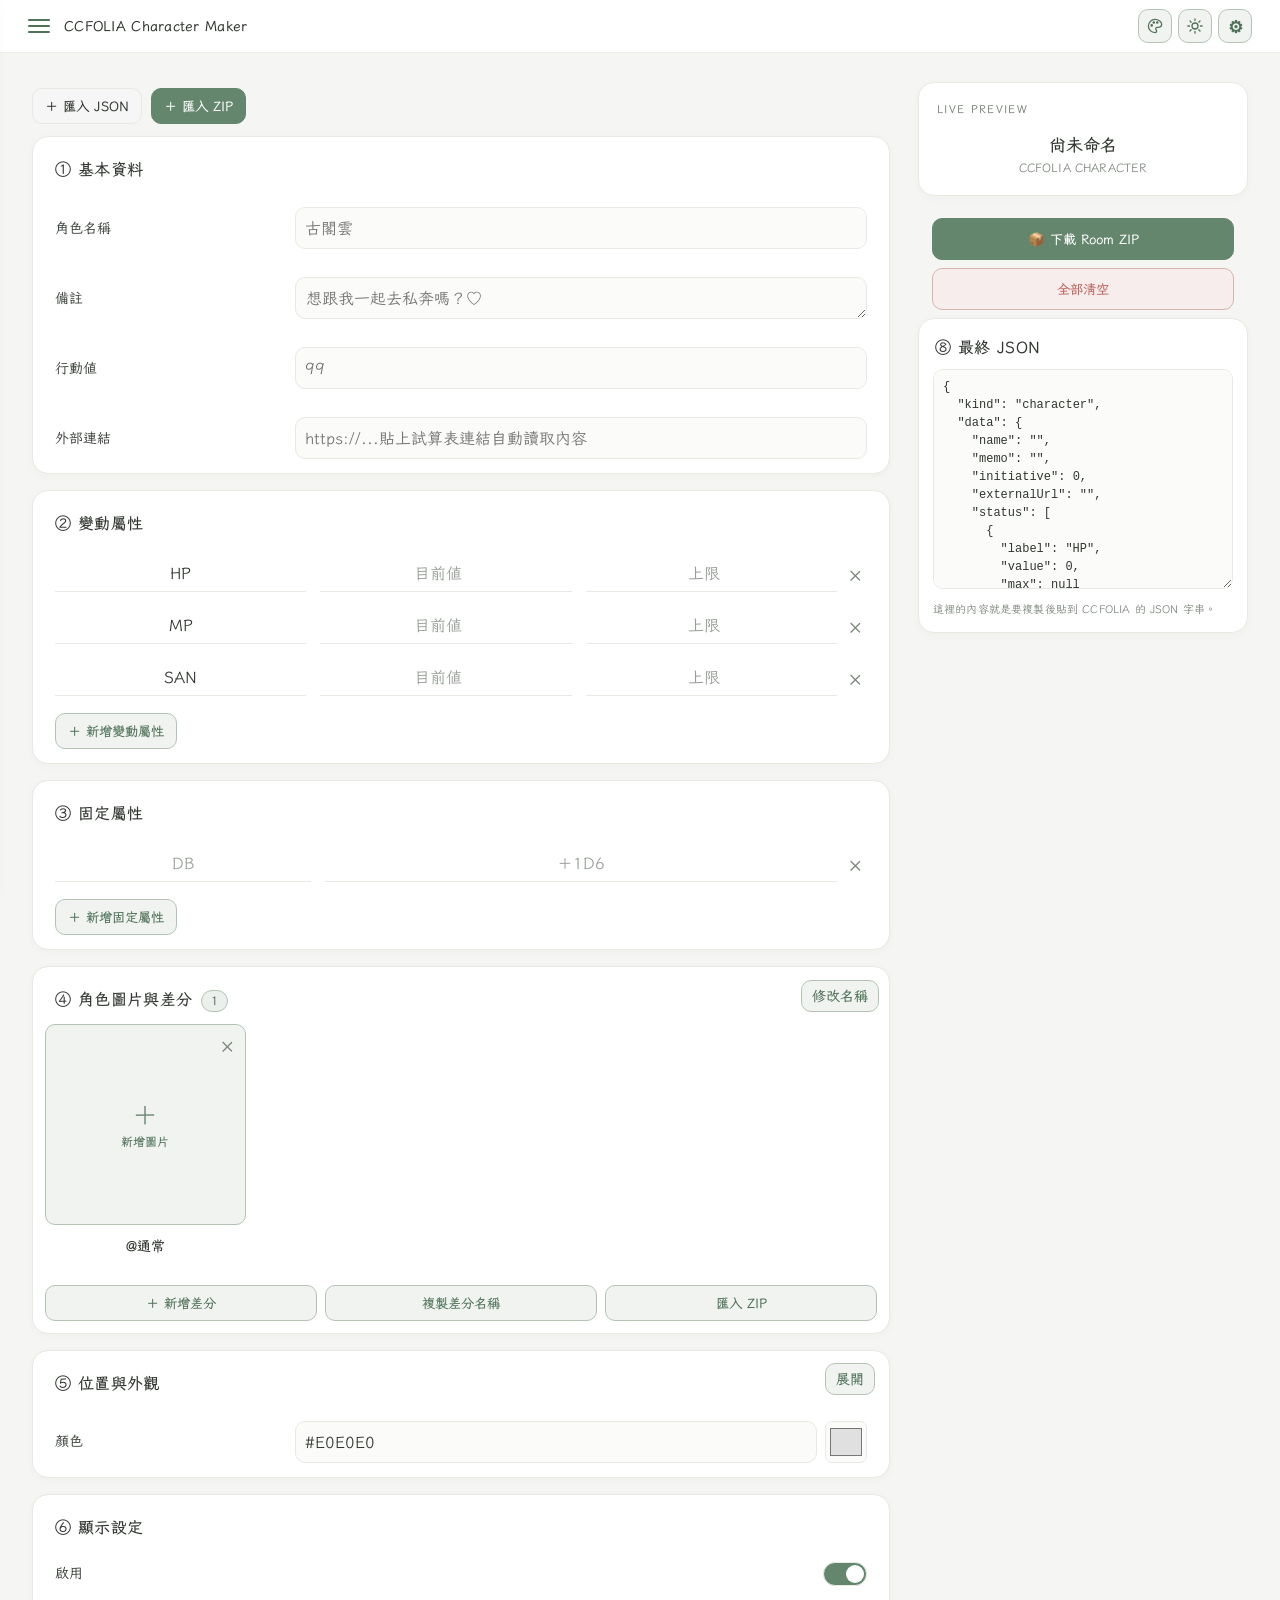
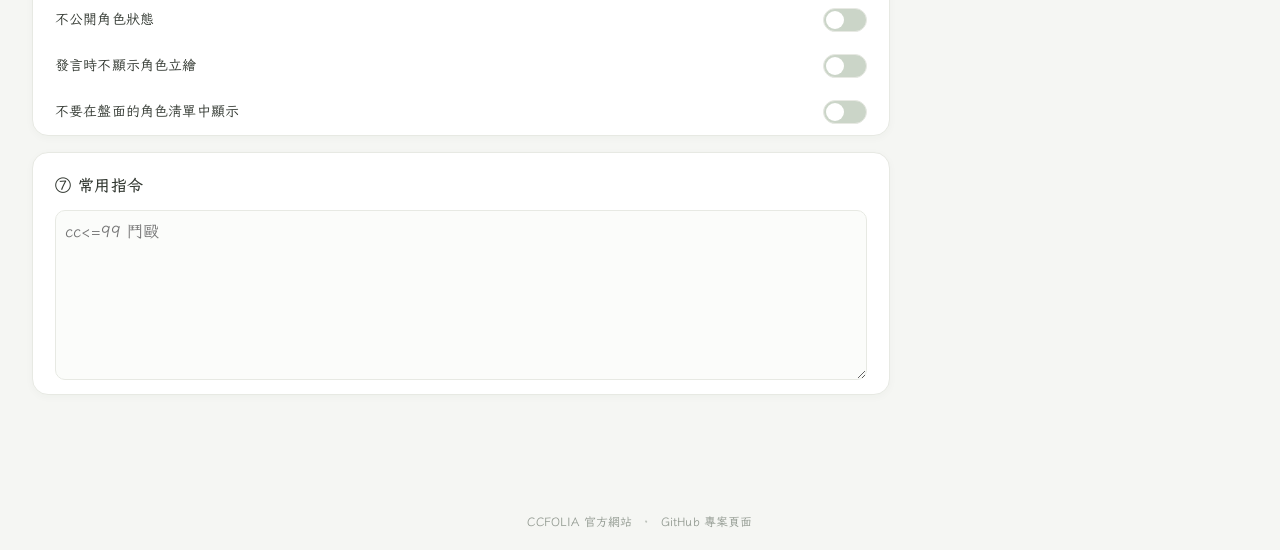
==== commit 9b0f2a82: "- 修改主題模式按鈕 - 新增四種主題 - 新增英文字體 Time New Roman" ====
--- a/index.html
+++ b/index.html
@@ -17,7 +17,7 @@
     <!-- 繁體中文楷體（Google Fonts：LXGW WenKai TC） -->
     <link rel="preconnect" href="https://fonts.googleapis.com">
     <link rel="preconnect" href="https://fonts.gstatic.com" crossorigin>
-    <link rel="stylesheet" href="https://fonts.googleapis.com/css2?family=LXGW+WenKai+TC:wght@400;700&display=swap">
+    <link rel="stylesheet" href="https://fonts.googleapis.com/css2?family=LXGW+WenKai+TC:wght@400;700&family=Noto+Serif+TC:wght@500;800&family=Tinos:ital,wght@0,400;0,700;1,400;1,700&display=swap">
 
     <style>
     * {
@@ -2235,6 +2235,512 @@
 
     /* 變動屬性：名稱、目前值、上限全部置中（電腦與手機） */
     #statusList > .repeat .row > * { text-align: center; }
+
+    /* ==================================================
+       調色盤：圖示按鈕（線條調色盤／太陽／月亮）與面板
+       ================================================== */
+    .icon-btn {
+      width: 34px;
+      height: 34px;
+      padding: 0 !important;
+      display: inline-flex;
+      align-items: center;
+      justify-content: center;
+      line-height: 1;
+      flex: 0 0 auto;
+    }
+
+    .icon-btn svg {
+      width: 18px;
+      height: 18px;
+      display: block;
+      pointer-events: none;
+    }
+
+    /* 亮／暗切換：單一按鈕，亮色顯示太陽、暗色顯示月亮，按一下切換 */
+    #modeToggle .i-sun { display: none; }
+    body.light #modeToggle .i-sun { display: block; }
+    body.light #modeToggle .i-moon { display: none; }
+
+    .palette-popover {
+      width: 290px;
+    }
+
+    .layout-grid {
+      display: grid;
+      grid-template-columns: repeat(2, minmax(0, 1fr));
+      gap: 6px;
+      margin-bottom: 12px;
+    }
+
+    .layout-card {
+      display: flex !important;
+      flex-direction: column;
+      align-items: flex-start;
+      gap: 2px;
+      min-width: 0;
+      text-align: left;
+      font-size: 13px;
+      line-height: 1.3;
+      padding: 7px 9px !important;
+    }
+
+    .layout-card small {
+      font-size: 11px;
+      font-weight: 400;
+      color: var(--muted);
+      overflow-wrap: anywhere;
+    }
+
+    .layout-card[aria-pressed="true"] {
+      outline: 2px solid var(--accent);
+      outline-offset: 1px;
+    }
+
+    /* ==================================================
+       版面（調色盤 → 版面）。只改外觀，欄位與功能不變。
+       data-n = ①~⑧ 區塊編號（由 script 標記）
+       ================================================== */
+    body[data-layout] .section { overflow: visible; }
+
+    /* ---- 2 活頁手帳 ---- */
+body[data-layout="2"] .workspace-main,
+body[data-layout="2"] .workspace-aside .section { --panel:#fbf7ec;--panel2:#f3ecdb;--panel-solid:#fbf7ec;--line:#cfc5b4;--text:#35302a;--muted:#8a7f72;--accent:#b4636f;--accent2:#9a4f5b;--accent-on:#fff;--button-text:#fff;--input-bg:#fffdf8;--danger:#b23b32;--ok:#4f7a5a;--warn:#a98245;--file-bg:#f3ecdb;--file-text:#35302a;--file-border:#cfc5b4;--secondary-bg:#e7dfcc;--checkbox-bg:#cdc3ad;--checkbox-knob:#fff;--preview-bg:#f3ecdb;--shadow:rgba(0,0,0,.14);color:#35302a;color-scheme:light; }
+body[data-layout="2"] .workspace-main {
+      position: relative;
+      margin: 7px;
+      padding: 12px 34px;
+      max-width: 860px;
+      margin-left: auto;
+      margin-right: auto;
+      border-radius: 6px 18px 18px 6px;
+      background: radial-gradient(#9d927f66 1px,transparent 1.5px) 0 0/16px 16px,#fbf7ec;
+      box-shadow: 0 0 0 4px #ece4d2, 0 0 0 7px #7c4f55;
+    }
+body[data-layout="2"] .workspace-main::before {
+      content: "";
+      position: absolute;
+      left: -2px; top: 20px; bottom: 20px;
+      width: 22px;
+      background: radial-gradient(circle at 70% 50%, #3d4a45 6px, transparent 7px) 0 0/22px 44px;
+      pointer-events: none;
+    }
+body[data-layout="2"] .workspace-main .section {
+      position: relative;
+      background: transparent;
+      border: 0;
+      border-bottom: 2px dashed #cfc5b4;
+      border-radius: 0;
+      box-shadow: none;
+      margin: 0;
+      padding: 8px 0 14px;
+    }
+body[data-layout="2"] .workspace-main .section h2 {
+      display: inline-block;
+      flex: 0 1 auto;
+      margin: 10px 0 4px;
+      padding: 0 8px;
+      background: linear-gradient(transparent 55%, var(--hl, #ffd9a8) 55%);
+    }
+body[data-layout="2"] .workspace-main .position-header h2 { padding: 0 8px; flex: 0 1 auto; }
+body[data-layout="2"] .workspace-main .position-header { padding-right: 0; }
+body[data-layout="2"] .workspace-main .section[data-n="1"], body[data-layout="2"] .workspace-main .section[data-n="4"], body[data-layout="2"] .workspace-main .section[data-n="7"] { --hl: #ffd9a8; }
+body[data-layout="2"] .workspace-main .section[data-n="2"], body[data-layout="2"] .workspace-main .section[data-n="5"], body[data-layout="2"] .workspace-main .section[data-n="8"] { --hl: #c4e6cf; }
+body[data-layout="2"] .workspace-main .section[data-n="3"], body[data-layout="2"] .workspace-main .section[data-n="6"] { --hl: #cfdcf7; }
+body[data-layout="2"] .workspace-main .grid { padding: 8px 4px; }
+body[data-layout="2"] .workspace-main .section::after {
+      content: "";
+      position: absolute;
+      top: -14px; right: -12px;
+      width: 86px; height: 22px;
+     
+      background: repeating-linear-gradient(45deg, #e8a0a8aa 0 6px, #f6d5d8aa 6px 12px);
+      pointer-events: none;
+    }
+body[data-layout="2"] .workspace-main .section[data-n="2"]::after, body[data-layout="2"] .workspace-main .section[data-n="4"]::after, body[data-layout="2"] .workspace-main .section[data-n="6"]::after, body[data-layout="2"] .workspace-main .section[data-n="8"]::after {
+      right: auto; left: -40px; top: -10px;
+      background: repeating-linear-gradient(90deg, #8fc2b0aa 0 8px, #d5ece3aa 8px 16px);
+    }
+body[data-layout="2"] .workspace-main .section:last-of-type { border-bottom: 0; }
+body[data-layout="2"] .workspace-aside .section {
+      background: radial-gradient(#9d927f66 1px,transparent 1.5px) 0 0/16px 16px,#fbf7ec;
+      border: 2px solid #cfc5b4;
+      border-radius: 6px 14px 14px 6px;
+      box-shadow: 0 0 0 3px #ece4d2;
+    }
+
+    /* ---- 7 超長收據 ---- */
+body[data-layout="7"] .workspace-main,
+body[data-layout="7"] .workspace-aside .section {
+      --panel:#fdfcf8;--panel2:#f1efe8;--panel-solid:#fdfcf8;--line:#8d877f;--text:#22201e;--muted:#6c6863;--accent:#22201e;--accent2:#22201e;--accent-on:#fff;--button-text:#fff;--input-bg:transparent;--danger:#b23b32;--ok:#4f7a5a;--warn:#a98245;--file-bg:#f1efe8;--file-text:#22201e;--file-border:#8d877f;--secondary-bg:#e7e4da;--checkbox-bg:#b9b4aa;--checkbox-knob:#fff;--preview-bg:#f1efe8;--shadow:rgba(0,0,0,.14);color:#22201e;color-scheme:light;
+      font-family: ui-monospace, SFMono-Regular, Menlo, "LXGW WenKai TC", monospace;
+    }
+body[data-layout="7"] .workspace-main {
+      position: relative;
+      background: #fdfcf8;
+      margin: 12px auto;
+      max-width: 760px;
+      padding: 30px 20px 26px;
+      filter: drop-shadow(0 8px 10px rgba(0,0,0,.35));
+    }
+body[data-layout="7"] .workspace-main::before,
+body[data-layout="7"] .workspace-main::after {
+      content: "";
+      position: absolute;
+      left: 0; right: 0;
+      height: 10px;
+      background: linear-gradient(135deg,#fdfcf8 25%,transparent 25%) -6px 0/12px 12px,linear-gradient(225deg,#fdfcf8 25%,transparent 25%) -6px 0/12px 12px;
+      top: -10px;
+      transform: rotate(180deg);
+      pointer-events: none;
+    }
+body[data-layout="7"] .workspace-main::after { top: auto; bottom: -10px; transform: none; }
+body[data-layout="7"] .workspace-main .section {
+      background: transparent;
+      border: 0;
+      border-top: 2px dashed #8d877f;
+      border-radius: 0;
+      box-shadow: none;
+      margin: 0;
+      padding: 6px 0;
+    }
+body[data-layout="7"] .workspace-main .section h2 { text-align: center; font-size: 15px; padding: 12px 0 6px; }
+body[data-layout="7"] .workspace-main .position-header { padding-right: 0; }
+body[data-layout="7"] .workspace-main .position-header h2 { padding: 12px 0 6px; }
+body[data-layout="7"] .workspace-main .grid { padding: 6px 0; }
+body[data-layout="7"] .workspace-aside .section {
+      background: #fdfcf8;
+      border: 1px dashed #8d877f;
+      border-radius: 2px;
+    }
+body[data-layout="7"] .workspace-main input:not([type=checkbox]):not([type=color]):not([type=file]):not([type=range]),
+body[data-layout="7"] .workspace-main textarea {
+      border: 0 !important;
+      border-bottom: 1px dashed #8d877f !important;
+      border-radius: 0 !important;
+      padding-left: 2px !important;
+      padding-right: 2px !important;
+    }
+
+    /* ---- 9 報紙號外 ---- */
+body[data-layout="9"] .workspace-main,
+body[data-layout="9"] .workspace-aside .section {
+      --panel:#e8e2d0;--panel2:#ddd6bf;--panel-solid:#e8e2d0;--line:#2a2722;--text:#1b1915;--muted:#59544a;--accent:#1b1915;--accent2:#1b1915;--accent-on:#e8e2d0;--button-text:#e8e2d0;--input-bg:#f4efe0;--danger:#b23b32;--ok:#4f7a5a;--warn:#a98245;--file-bg:#ddd6bf;--file-text:#1b1915;--file-border:#2a2722;--secondary-bg:#d5cdb3;--checkbox-bg:#a9a18a;--checkbox-knob:#fff;--preview-bg:#ddd6bf;--shadow:rgba(0,0,0,.14);color:#1b1915;color-scheme:light;
+      font-family: "Noto Serif TC", "Noto Serif CJK TC", "LXGW WenKai TC", serif;
+    }
+body[data-layout="9"] .workspace-main {
+      background: transparent;
+      padding: 0;
+      box-shadow: none;
+    }
+body[data-layout="9"] .workspace-main .section {
+      background: #e8e2d0;
+      border: 1px solid #2a2722;
+      border-top: 4px double #2a2722;
+      border-radius: 0;
+      box-shadow: 0 4px 12px rgba(0,0,0,.2);
+      margin: 0 0 16px;
+      padding: 6px 14px 10px;
+    }
+body[data-layout="9"] .workspace-main .section h2 { font-size: 21px; font-weight: 800; padding: 8px 0 4px; }
+body[data-layout="9"] .workspace-main .position-header { padding-right: 0; }
+body[data-layout="9"] .workspace-main .position-header h2 { padding: 8px 0 4px; }
+body[data-layout="9"] .workspace-main .grid { padding: 6px 0; }
+body[data-layout="9"] .workspace-main input:not([type=checkbox]):not([type=color]):not([type=file]):not([type=range]),
+body[data-layout="9"] .workspace-main textarea,
+body[data-layout="9"] .workspace-aside textarea { border-radius: 0 !important; }
+body[data-layout="9"] .workspace-main .section[data-n="7"] {
+      background: #1b1915;
+      --text: #e8e2d0;
+      --muted: #bdb6a2;
+      --line: #6a6455;
+      --input-bg: #2a2722;
+      color: #e8e2d0;
+      padding: 6px 12px 12px;
+    }
+body[data-layout="9"] .workspace-aside .section {
+      background: #e8e2d0;
+      border: 1px solid #2a2722;
+      border-top: 4px double #2a2722;
+      border-radius: 0;
+    }
+@media (min-width: 1400px) {
+  body[data-layout="9"] .workspace-main { display: grid; grid-template-columns: repeat(2, minmax(0, 1fr)); align-content: start; }
+  body[data-layout="9"] .workspace-main > * { grid-column: 1 / -1; }
+  body[data-layout="9"] .workspace-main > .section[data-n="5"] { grid-column: 1 / 2; padding-right: 14px; border-right: 1px solid #2a2722; }
+  body[data-layout="9"] .workspace-main > .section[data-n="6"] { grid-column: 2 / 3; padding-left: 14px; }
+}
+
+    /* ---- 17 漫畫分鏡 ---- */
+body[data-layout="17"] .workspace-main,
+body[data-layout="17"] .workspace-aside .section { --panel:#ffffff;--panel2:#fff3a8;--panel-solid:#ffffff;--line:#111111;--text:#111111;--muted:#555555;--accent:#111111;--accent2:#111111;--accent-on:#fff;--button-text:#fff;--input-bg:#ffffff;--danger:#b23b32;--ok:#4f7a5a;--warn:#a98245;--file-bg:#fff3a8;--file-text:#111111;--file-border:#111111;--secondary-bg:#ececec;--checkbox-bg:#bdbdbd;--checkbox-knob:#fff;--preview-bg:#fff3a8;--shadow:rgba(0,0,0,.14);color:#111111;color-scheme:light; }
+body[data-layout="17"] .workspace-main {
+      background: transparent;
+      padding: 0;
+      border: 0;
+      box-shadow: none;
+      margin: 0;
+    }
+body[data-layout="17"] .workspace-main .section,
+body[data-layout="17"] .workspace-aside .section {
+      position: relative;
+      background: #fff;
+      border: 4px solid #111;
+      border-radius: 0;
+      box-shadow: 6px 6px 0 #111;
+    }
+body[data-layout="17"] .workspace-main .section { margin: 0 8px 24px 0; }
+body[data-layout="17"] .workspace-aside .section { margin: 0 8px 0 0; }
+body[data-layout="17"] .section[data-n="2"] {
+      background: radial-gradient(#0002 1.4px, transparent 2px) 0 0/8px 8px, #fff;
+    }
+body[data-layout="17"] .section h2 {
+      display: inline-block;
+      flex: 0 1 auto;
+      margin: 14px 0 6px 14px;
+      padding: 4px 12px;
+      background: #ffe45c;
+      border: 3px solid #111;
+      color: #111;
+    }
+body[data-layout="17"] .position-header h2 { padding: 4px 12px; flex: 0 1 auto; }
+body[data-layout="17"] .position-header { padding-right: 14px; }
+body[data-layout="17"] .workspace-main input:not([type=checkbox]):not([type=color]):not([type=file]):not([type=range]),
+body[data-layout="17"] .workspace-main textarea,
+body[data-layout="17"] .workspace-aside textarea {
+      border: 2px solid #111 !important;
+      border-radius: 0 !important;
+    }
+
+    /* 7 / 9 / 17：按鈕直角 */
+body[data-layout="7"] .workspace-main button,
+body[data-layout="7"] .workspace-aside button,
+body[data-layout="9"] .workspace-main button,
+body[data-layout="9"] .workspace-aside button {
+      border-radius: 0 !important;
+    }
+body[data-layout="17"] .workspace-main button,
+body[data-layout="17"] .workspace-aside button {
+      border-radius: 0 !important;
+      border-width: 2px !important;
+      border-color: #111 !important;
+    }
+
+    /* ==== 整頁預設：五款版面各自帶背景與面板（不吃配色），亮／暗各一套 ==== */
+body[data-layout="2"]:not(.expert) { --bg:#5d6f68;--panel:#ece4d2;--panel2:#f3ecdb;--panel-solid:#ece4d2;--line:#cfc5b4;--text:#35302a;--muted:#6f655a;--accent:#b4636f;--accent2:#9a4f5b;--accent-on:#fff;--button-text:#fff;--input-bg:#fffdf8;--page-ink:#e9efec;--file-bg:#f3ecdb;--file-text:#35302a;--file-border:#cfc5b4;--secondary-bg:#f3ecdb;--checkbox-bg:#cfc5b4;--checkbox-knob:#fff;--preview-bg:#fffdf8;--toast-bg:#ece4d2;--modal-overlay:rgba(0,0,0,.55);--shadow:rgba(0,0,0,.18);--modal-shadow:rgba(0,0,0,.5);--danger:#b23b32;--danger-bg:#98534d;--success-bg:#668d70;--ok:#4f7a5a;--warn:#a98245;color-scheme:light; background-image: none; }
+body[data-layout="2"]:not(.light):not(.expert) { --bg:#26302c;--panel:#3a3631;--panel2:#443f39;--panel-solid:#3a3631;--line:#57514a;--text:#efe8d8;--muted:#b5aa98;--accent:#d98a96;--accent2:#e6a3ad;--accent-on:#2a1f21;--button-text:#2a1f21;--input-bg:#2f2b27;--page-ink:#cfd8d3;--file-bg:#443f39;--file-text:#efe8d8;--file-border:#57514a;--secondary-bg:#443f39;--checkbox-bg:#57514a;--checkbox-knob:#fff;--preview-bg:#2f2b27;--toast-bg:#3a3631;--modal-overlay:rgba(0,0,0,.55);--shadow:rgba(0,0,0,.5);--modal-shadow:rgba(0,0,0,.5);--danger:#e18a82;--danger-bg:#98534d;--success-bg:#668d70;--ok:#8fc5a0;--warn:#d8b475;color-scheme:dark; }
+body[data-layout="7"]:not(.expert) { --bg:#d6d9dd;--panel:#fdfcf8;--panel2:#f1efe8;--panel-solid:#fdfcf8;--line:#8d877f;--text:#22201e;--muted:#6c6863;--accent:#22201e;--accent2:#22201e;--accent-on:#fff;--button-text:#fff;--input-bg:#ffffff;--page-ink:#22201e;--file-bg:#f1efe8;--file-text:#22201e;--file-border:#8d877f;--secondary-bg:#f1efe8;--checkbox-bg:#8d877f;--checkbox-knob:#fff;--preview-bg:#ffffff;--toast-bg:#fdfcf8;--modal-overlay:rgba(0,0,0,.55);--shadow:rgba(0,0,0,.18);--modal-shadow:rgba(0,0,0,.5);--danger:#b23b32;--danger-bg:#98534d;--success-bg:#668d70;--ok:#4f7a5a;--warn:#a98245;color-scheme:light; background-image: none; }
+body[data-layout="7"]:not(.light):not(.expert) { --bg:#44494f;--panel:#3a3d42;--panel2:#43474c;--panel-solid:#3a3d42;--line:#5d6166;--text:#eceae4;--muted:#b4b2aa;--accent:#fdfcf8;--accent2:#fdfcf8;--accent-on:#22201e;--button-text:#22201e;--input-bg:#2f3236;--page-ink:#d8d6cf;--file-bg:#43474c;--file-text:#eceae4;--file-border:#5d6166;--secondary-bg:#43474c;--checkbox-bg:#5d6166;--checkbox-knob:#fff;--preview-bg:#2f3236;--toast-bg:#3a3d42;--modal-overlay:rgba(0,0,0,.55);--shadow:rgba(0,0,0,.5);--modal-shadow:rgba(0,0,0,.5);--danger:#e18a82;--danger-bg:#98534d;--success-bg:#668d70;--ok:#8fc5a0;--warn:#d8b475;color-scheme:dark; }
+body[data-layout="9"]:not(.expert) { --bg:#cdd3cc;--panel:#e8e2d0;--panel2:#ddd6bf;--panel-solid:#e8e2d0;--line:#2a2722;--text:#1b1915;--muted:#59544a;--accent:#1b1915;--accent2:#1b1915;--accent-on:#e8e2d0;--button-text:#e8e2d0;--input-bg:#f4efe0;--page-ink:#1b1915;--file-bg:#ddd6bf;--file-text:#1b1915;--file-border:#2a2722;--secondary-bg:#ddd6bf;--checkbox-bg:#2a2722;--checkbox-knob:#fff;--preview-bg:#f4efe0;--toast-bg:#e8e2d0;--modal-overlay:rgba(0,0,0,.55);--shadow:rgba(0,0,0,.18);--modal-shadow:rgba(0,0,0,.5);--danger:#b23b32;--danger-bg:#98534d;--success-bg:#668d70;--ok:#4f7a5a;--warn:#a98245;color-scheme:light; background-image: none; }
+body[data-layout="9"]:not(.light):not(.expert) { --bg:#1f231f;--panel:#2d2c26;--panel2:#37362e;--panel-solid:#2d2c26;--line:#5a574c;--text:#e8e2d0;--muted:#aaa590;--accent:#e8e2d0;--accent2:#e8e2d0;--accent-on:#1b1915;--button-text:#1b1915;--input-bg:#26251f;--page-ink:#cfcbb6;--file-bg:#37362e;--file-text:#e8e2d0;--file-border:#5a574c;--secondary-bg:#37362e;--checkbox-bg:#5a574c;--checkbox-knob:#fff;--preview-bg:#26251f;--toast-bg:#2d2c26;--modal-overlay:rgba(0,0,0,.55);--shadow:rgba(0,0,0,.5);--modal-shadow:rgba(0,0,0,.5);--danger:#e18a82;--danger-bg:#98534d;--success-bg:#668d70;--ok:#8fc5a0;--warn:#d8b475;color-scheme:dark; }
+body[data-layout="17"]:not(.expert) { --bg:#ffe45c;--panel:#ffffff;--panel2:#fff3a8;--panel-solid:#ffffff;--line:#111111;--text:#111111;--muted:#555555;--accent:#111111;--accent2:#111111;--accent-on:#fff;--button-text:#fff;--input-bg:#ffffff;--page-ink:#111111;--file-bg:#fff3a8;--file-text:#111111;--file-border:#111111;--secondary-bg:#fff3a8;--checkbox-bg:#111111;--checkbox-knob:#fff;--preview-bg:#ffffff;--toast-bg:#ffffff;--modal-overlay:rgba(0,0,0,.55);--shadow:rgba(0,0,0,.18);--modal-shadow:rgba(0,0,0,.5);--danger:#b23b32;--danger-bg:#98534d;--success-bg:#668d70;--ok:#4f7a5a;--warn:#a98245;color-scheme:light; background-image: none; }
+body[data-layout="17"]:not(.light):not(.expert) { --bg:#111111;--panel:#1d1d1d;--panel2:#262626;--panel-solid:#1d1d1d;--line:#555555;--text:#ffffff;--muted:#bdbdbd;--accent:#ffe45c;--accent2:#ffe45c;--accent-on:#111;--button-text:#111;--input-bg:#161616;--page-ink:#ffffff;--file-bg:#262626;--file-text:#ffffff;--file-border:#555555;--secondary-bg:#262626;--checkbox-bg:#555555;--checkbox-knob:#fff;--preview-bg:#161616;--toast-bg:#1d1d1d;--modal-overlay:rgba(0,0,0,.55);--shadow:rgba(0,0,0,.5);--modal-shadow:rgba(0,0,0,.5);--danger:#e18a82;--danger-bg:#98534d;--success-bg:#668d70;--ok:#8fc5a0;--warn:#d8b475;color-scheme:dark; }
+
+body[data-layout] .site-footer { color: var(--page-ink); }
+/* 配色（20 組主題、透明度、粒子）只在「預設」版面出現 */
+body[data-layout] #colorThemeBox { display: none; }
+
+    /* ---- 彩蛋：彩虹圖示 ---- */
+    #modeToggle .i-rainbow { display: none; }
+    body.expert #modeToggle .i-sun,
+    body.expert #modeToggle .i-moon { display: none; }
+    body.expert #modeToggle .i-rainbow { display: block; }
+
+    /* ---- 版面頂部標題區（script 插入；報紙、漫畫、手帳、收據使用） ---- */
+    .layout-hero { display: none; }
+    .layout-hero > * { display: none; }
+    body[data-layout="2"] .layout-hero, body[data-layout="7"] .layout-hero,
+    body[data-layout="9"] .layout-hero, body[data-layout="17"] .layout-hero { display: block; }
+    body[data-layout="2"] .layout-hero .hero-2, body[data-layout="7"] .layout-hero .hero-7,
+    body[data-layout="9"] .layout-hero .hero-9, body[data-layout="17"] .layout-hero .hero-17 { display: block; }
+    .hero-name { overflow-wrap: anywhere; }
+
+    /* 手帳：印章 + 標題 */
+    .hero-2 { text-align: center; margin: 0 0 8px; color: var(--text); }
+    .hero-2 .stamp {
+      display: inline-block; border: 3px double var(--accent); color: var(--accent);
+      border-radius: 50%; width: 76px; height: 76px; line-height: 70px; font-size: 15px; font-weight: 700;
+    }
+    .hero-2 h1 { margin: 6px 0 0; font-size: 24px; line-height: 1.4; }
+
+    /* 收據：店名 + 顧客 */
+    .hero-7 { text-align: center; margin: 0 0 14px; color: var(--text); }
+    .hero-7 h1 { margin: 0; font-size: 24px; line-height: 1.4; }
+    .hero-7 p { margin: 2px 0; color: var(--muted); font-size: 12px; }
+
+    /* 報紙：報頭 + 頭版標題 */
+    .hero-9 { color: var(--text); margin-bottom: 8px; }
+    .hero-9 .mast { border-block: 5px double var(--text); text-align: center; margin-bottom: 12px; padding: 6px 0; }
+    .hero-9 .mast h1 { font-size: 38px; margin: 0; letter-spacing: .15em; font-weight: 800; }
+    .hero-9 .mast p { margin: 0; font-size: 11px; border-top: 1px solid var(--text); padding-top: 4px; }
+    .hero-9 .headline { font-size: 26px; font-weight: 800; line-height: 1.35; margin: 0 0 12px; overflow-wrap: anywhere; }
+
+    /* 漫畫：對話泡泡 */
+    .hero-17 {
+      position: relative; background: #fff; color: #111; font-weight: 700; text-align: center;
+      border: 3px solid #111; border-radius: 40px; padding: 12px 22px; margin: 0 16px 28px;
+    }
+    .hero-17::after {
+      content: ""; position: absolute; bottom: -17px; left: 30%; width: 18px; height: 18px;
+      background: #111; clip-path: polygon(0 0, 100% 0, 0 100%);
+    }
+
+    /* 主圖片預覽 → 拍立得照片（五款版面共通，不傾斜） */
+    body[data-layout] .quick-preview {
+      --text: #2c2830; --muted: #7d7482; color: #2c2830;
+      background: #fff; border: 0; border-radius: 2px;
+      padding: 12px 12px 18px; box-shadow: 0 8px 20px rgba(0,0,0,.3);
+    }
+    body[data-layout] .quick-preview-image { border-radius: 0; background: #ece2ee; }
+    body[data-layout] .quick-preview-name { font-size: 19px; margin-top: 12px; }
+    body[data-layout] .quick-preview .quick-kicker {
+      font-size: 0; letter-spacing: 0; text-align: center; margin: 0;
+      height: 240px; display: flex; align-items: center; justify-content: center;
+      background: #ece2ee; color: #7d7482;
+    }
+    body[data-layout] .quick-preview .quick-kicker::before { content: "＋ 選擇主圖片"; font-size: 13px; font-weight: 400; }
+    body[data-layout] .quick-preview:has(.quick-preview-image:not([style*="none"])) .quick-kicker { display: none; }
+
+    /* 手帳：底線式欄位（同原版面） */
+    body[data-layout="2"] .workspace-main input:not([type=checkbox]):not([type=color]):not([type=file]):not([type=range]),
+    body[data-layout="2"] .workspace-main textarea {
+      background: transparent !important;
+      border: 0 !important;
+      border-bottom: 1.5px solid color-mix(in srgb, var(--text) 30%, transparent) !important;
+      border-radius: 0 !important;
+      padding: 7px 2px !important;
+    }
+
+    /* 手機版：手帳與收據貼近原版面 */
+    @media (max-width: 760px) {
+      body[data-layout="2"] .workspace-main { margin: 7px; padding: 14px 24px 12px 28px; }
+      body[data-layout="2"] .workspace-main::before { left: -4px; }
+      body[data-layout="7"] .workspace-main { margin: 14px 6px; padding: 26px 16px 22px; }
+    }
+
+    /* 按鈕列不換行（所有版面）：文字不折行，空間不夠就縮小內距與字級 */
+    .face-actions { flex-wrap: nowrap; }
+    .face-actions button,
+    .workspace-main .actions button,
+    .workspace-aside .actions button { white-space: nowrap; }
+    .face-actions button { flex: 1 1 0; min-width: 0; padding-left: 8px; padding-right: 8px; }
+    body[data-layout] .workspace-main .face-actions { padding: 10px 0; gap: 6px; }
+    body[data-layout] .workspace-main .face-actions button { font-size: 13px; padding-left: 4px; padding-right: 4px; }
+    body[data-layout] .workspace-layout { grid-template-columns: minmax(0,1fr) 300px; gap: 18px; }
+
+
+    /* 手帳／收據置中：.workspace-main 原本 width:100%，再加左右 margin 會比容器多出一截而偏右。
+       改成自動寬度（扣掉 margin 後撐滿），左右對稱。 */
+    body[data-layout="2"] .workspace-main,
+    body[data-layout="7"] .workspace-main { width: auto; align-self: stretch; margin-left: auto; margin-right: auto; }
+    @media (max-width: 760px) {
+      body[data-layout="2"] .workspace-main { width: calc(100% - 20px); margin: 7px auto; }
+      body[data-layout="7"] .workspace-main { width: calc(100% - 20px); margin: 14px auto; }
+    }
+
+    /* 紙膠帶／印章：各種角度，不全是橫的 */
+    body[data-layout="2"] .workspace-main .section::after { transform: rotate(14deg); }
+    body[data-layout="2"] .workspace-main .section[data-n="1"]::after { transform: rotate(14deg); }
+    body[data-layout="2"] .workspace-main .section[data-n="2"]::after { transform: rotate(-24deg); left: -30px; top: -8px; }
+    body[data-layout="2"] .workspace-main .section[data-n="3"]::after { transform: rotate(32deg); right: -6px; width: 70px; background: repeating-linear-gradient(135deg, #f2d27aaa 0 6px, #fbeec4aa 6px 12px); }
+    body[data-layout="2"] .workspace-main .section[data-n="4"]::after { transform: rotate(-12deg); left: -34px; width: 78px; }
+    body[data-layout="2"] .workspace-main .section[data-n="5"]::after { transform: rotate(-38deg); right: -4px; top: -10px; width: 74px; background: repeating-linear-gradient(0deg, #9bb7e6aa 0 5px, #dbe6f8aa 5px 10px); }
+    body[data-layout="2"] .workspace-main .section[data-n="6"]::after { transform: rotate(21deg); left: -28px; top: -12px; }
+    body[data-layout="2"] .workspace-main .section[data-n="7"]::after { transform: rotate(8deg); right: -14px; width: 92px; }
+    body[data-layout="2"] .workspace-main .section[data-n="8"]::after { transform: rotate(-28deg); left: -34px; width: 80px; background: repeating-linear-gradient(45deg, #e8a0a8aa 0 6px, #f6d5d8aa 6px 12px); }
+    .hero-2 .stamp { transform: rotate(-14deg); }
+
+    /* 收據底部：長條形條碼（依 JSON 內容產生粗細，內容改變條碼就跟著變） */
+    .receipt-bar { display: none; }
+    body[data-layout="7"] .receipt-bar { display: block; margin: 14px 0 0; padding-top: 12px; border-top: 2px dashed #8d877f; text-align: center; color: var(--text); }
+    .receipt-bar .bars { display: block; width: 100%; height: 54px; }
+    .receipt-bar p { margin: 6px 0 0; font-size: 12px; letter-spacing: .3em; color: var(--muted); }
+
+    /* ==================================================
+       加強暗黑模式：四款版面在暗色下都改成深色面板＋亮色線條與文字
+       ================================================== */
+
+    /* 活頁手帳（暗）：深色點點紙、玫瑰色鐵環外框 */
+    body[data-layout="2"]:not(.light):not(.expert) .workspace-main,
+    body[data-layout="2"]:not(.light):not(.expert) .workspace-aside .section { --panel:#34302b;--panel2:#3e3933;--panel-solid:#34302b;--line:#6f675b;--text:#f3ecdc;--muted:#c4b9a6;--accent:#f0a0ac;--accent2:#f6b8c1;--accent-on:#2a1f21;--button-text:#2a1f21;--input-bg:#292622;--file-bg:#3e3933;--file-text:#f3ecdc;--file-border:#6f675b;--secondary-bg:#4a443c;--checkbox-bg:#5a5348;--preview-bg:#292622;--danger:#ff8f86;--ok:#8fd5a3;--warn:#e6c07a;--shadow:rgba(0,0,0,.5);color:#f3ecdc;color-scheme:dark; }
+    body[data-layout="2"]:not(.light):not(.expert) .workspace-main {
+      background: radial-gradient(#d9cdb52e 1px,transparent 1.5px) 0 0/16px 16px,#34302b;
+      box-shadow: 0 0 0 4px #4a443c, 0 0 0 7px #f0a0ac;
+    }
+    body[data-layout="2"]:not(.light):not(.expert) .workspace-main::before { background: radial-gradient(circle at 70% 50%, #121516 6px, #8a8276 6.5px, #8a8276 7.5px, transparent 8px) 0 0/22px 44px; }
+    body[data-layout="2"]:not(.light):not(.expert) .workspace-main .section { border-bottom-color: #7a7266; }
+    body[data-layout="2"]:not(.light):not(.expert) .workspace-main .section[data-n="1"], body[data-layout="2"]:not(.light):not(.expert) .workspace-main .section[data-n="4"], body[data-layout="2"]:not(.light):not(.expert) .workspace-main .section[data-n="7"] { --hl: #9a6428; }
+    body[data-layout="2"]:not(.light):not(.expert) .workspace-main .section[data-n="2"], body[data-layout="2"]:not(.light):not(.expert) .workspace-main .section[data-n="5"], body[data-layout="2"]:not(.light):not(.expert) .workspace-main .section[data-n="8"] { --hl: #2f7a55; }
+    body[data-layout="2"]:not(.light):not(.expert) .workspace-main .section[data-n="3"], body[data-layout="2"]:not(.light):not(.expert) .workspace-main .section[data-n="6"] { --hl: #3f62a8; }
+    body[data-layout="2"]:not(.light):not(.expert) .workspace-aside .section {
+      background: radial-gradient(#d9cdb52e 1px,transparent 1.5px) 0 0/16px 16px,#34302b;
+      border-color: #7a7266;
+      box-shadow: 0 0 0 3px #4a443c;
+    }
+    body[data-layout="2"]:not(.light):not(.expert) .workspace-main input:not([type=checkbox]):not([type=color]):not([type=file]):not([type=range]),
+    body[data-layout="2"]:not(.light):not(.expert) .workspace-main textarea { border-bottom-color: #a39a8b !important; }
+
+    /* 超長收據（暗）：深色熱感紙＋淺色虛線 */
+    body[data-layout="7"]:not(.light):not(.expert) .workspace-main,
+    body[data-layout="7"]:not(.light):not(.expert) .workspace-aside .section { --panel:#2b2e32;--panel2:#34383d;--panel-solid:#2b2e32;--line:#9aa0a6;--text:#f1efe8;--muted:#bdbbb3;--accent:#f1efe8;--accent2:#ffffff;--accent-on:#22201e;--button-text:#22201e;--input-bg:transparent;--file-bg:#34383d;--file-text:#f1efe8;--file-border:#9aa0a6;--secondary-bg:#3b3f45;--checkbox-bg:#6c7178;--preview-bg:#34383d;--danger:#ff8f86;--ok:#8fd5a3;--warn:#e6c07a;--shadow:rgba(0,0,0,.5);color:#f1efe8;color-scheme:dark; }
+    body[data-layout="7"]:not(.light):not(.expert) .workspace-main { background: #2b2e32; }
+    body[data-layout="7"]:not(.light):not(.expert) .workspace-main::before,
+    body[data-layout="7"]:not(.light):not(.expert) .workspace-main::after {
+      background: linear-gradient(135deg,#2b2e32 25%,transparent 25%) -6px 0/12px 12px,linear-gradient(225deg,#2b2e32 25%,transparent 25%) -6px 0/12px 12px;
+    }
+    body[data-layout="7"]:not(.light):not(.expert) .workspace-main .section { border-top-color: #9aa0a6; }
+    body[data-layout="7"]:not(.light):not(.expert) .workspace-main input:not([type=checkbox]):not([type=color]):not([type=file]):not([type=range]),
+    body[data-layout="7"]:not(.light):not(.expert) .workspace-main textarea { border-bottom-color: #9aa0a6 !important; }
+    body[data-layout="7"]:not(.light):not(.expert) .workspace-aside .section { background: #2b2e32; border-color: #9aa0a6; }
+    body[data-layout="7"]:not(.light):not(.expert) .receipt-bar { border-top-color: #9aa0a6; }
+
+    /* 報紙號外（暗）：深墨色版面＋米白框線與文字；⑦ 區塊反白成米色 */
+    body[data-layout="9"]:not(.light):not(.expert) .workspace-main,
+    body[data-layout="9"]:not(.light):not(.expert) .workspace-aside .section { --panel:#2d2c26;--panel2:#37362e;--panel-solid:#2d2c26;--line:#e8e2d0;--text:#f1ebd8;--muted:#c9c3ae;--accent:#e8e2d0;--accent2:#f4efe0;--accent-on:#1b1915;--button-text:#1b1915;--input-bg:#23221d;--file-bg:#37362e;--file-text:#f1ebd8;--file-border:#e8e2d0;--secondary-bg:#3e3d34;--checkbox-bg:#6a6455;--preview-bg:#23221d;--danger:#ff8f86;--ok:#8fd5a3;--warn:#e6c07a;--shadow:rgba(0,0,0,.5);color:#f1ebd8;color-scheme:dark; }
+    body[data-layout="9"]:not(.light):not(.expert) .workspace-main .section,
+    body[data-layout="9"]:not(.light):not(.expert) .workspace-aside .section {
+      background: #2d2c26;
+      border-color: #e8e2d0;
+      box-shadow: 0 4px 12px rgba(0,0,0,.5);
+    }
+    body[data-layout="9"]:not(.light):not(.expert) .workspace-main .section[data-n="7"] {
+      --panel:#e8e2d0;--panel2:#ddd6bf;--panel-solid:#e8e2d0;--line:#2a2722;--text:#1b1915;--muted:#59544a;--accent:#1b1915;--accent2:#1b1915;--accent-on:#e8e2d0;--button-text:#e8e2d0;--input-bg:#f4efe0;--file-bg:#ddd6bf;--file-text:#1b1915;--file-border:#2a2722;--secondary-bg:#d5cdb3;--checkbox-bg:#a9a18a;--preview-bg:#f4efe0;--danger:#ff8f86;--ok:#8fd5a3;--warn:#e6c07a;--shadow:rgba(0,0,0,.5);color:#1b1915;color-scheme:light;
+      background: #e8e2d0;
+    }
+    body[data-layout="9"]:not(.light):not(.expert) .hero-9 .mast { border-color: #e8e2d0; }
+    body[data-layout="9"]:not(.light):not(.expert) .hero-9 .mast p { border-top-color: #e8e2d0; }
+
+    /* 漫畫分鏡（暗）：深色格子＋亮黃／白粗框，黑框改成看得見的顏色 */
+    body[data-layout="17"]:not(.light):not(.expert) .workspace-main,
+    body[data-layout="17"]:not(.light):not(.expert) .workspace-aside .section { --panel:#1d1d1d;--panel2:#2a2a2a;--panel-solid:#1d1d1d;--line:#d9d9d9;--text:#ffffff;--muted:#c9c9c9;--accent:#ffe45c;--accent2:#ffe45c;--accent-on:#111111;--button-text:#111111;--input-bg:#141414;--file-bg:#2a2a2a;--file-text:#ffffff;--file-border:#d9d9d9;--secondary-bg:#2e2e2e;--checkbox-bg:#666666;--preview-bg:#141414;--danger:#ff8f86;--ok:#8fd5a3;--warn:#e6c07a;--shadow:rgba(0,0,0,.5);color:#ffffff;color-scheme:dark; }
+    body[data-layout="17"]:not(.light):not(.expert) .workspace-main .section,
+    body[data-layout="17"]:not(.light):not(.expert) .workspace-aside .section {
+      background: #1d1d1d;
+      border-color: #ffffff;
+      box-shadow: 6px 6px 0 #ffe45c;
+    }
+    body[data-layout="17"]:not(.light):not(.expert) .section[data-n="2"] { background: radial-gradient(#ffffff26 1.4px, transparent 2px) 0 0/8px 8px, #1d1d1d; }
+    body[data-layout="17"]:not(.light):not(.expert) .section h2 { border-color: #ffffff; }
+    body[data-layout="17"]:not(.light):not(.expert) .workspace-main input:not([type=checkbox]):not([type=color]):not([type=file]):not([type=range]),
+    body[data-layout="17"]:not(.light):not(.expert) .workspace-main textarea,
+    body[data-layout="17"]:not(.light):not(.expert) .workspace-aside textarea { border-color: #d9d9d9 !important; }
+    body[data-layout="17"]:not(.light):not(.expert) .workspace-main button,
+    body[data-layout="17"]:not(.light):not(.expert) .workspace-aside button { border-color: #ffffff !important; }
+    body[data-layout="17"]:not(.light):not(.expert) .hero-17 { border-color: #ffe45c; }
+    body[data-layout="17"]:not(.light):not(.expert) .hero-17::after { background: #ffe45c; }
+
+    /* 字體：英文使用 Times New Roman。
+       Tinos（Google Fonts 免費字型）與 Times New Roman 字形、字寬相同，只含拉丁字元，
+       所以中文仍然是原本的標楷體。若使用者裝置有 Times New Roman，也一併當備用。 */
+    /* 最終 JSON 輸出框（與匯入 JSON 視窗）原本是等寬字體，勾選後英文也改用 Times New Roman */
+    body.tnr #output,
+    body.tnr .jsonbox textarea,
+    body.tnr .modal-body textarea { font-family: "Tinos", "Times New Roman", "LXGW WenKai TC","Kaiti TC","BiauKai","標楷體","DFKai-SB","KaiTi","STKaiti","PingFang TC","Microsoft JhengHei",serif; }
+    body.tnr { font-family: "Tinos", "Times New Roman", "LXGW WenKai TC","Kaiti TC","BiauKai","標楷體","DFKai-SB","KaiTi","STKaiti","PingFang TC","Microsoft JhengHei",serif; }
+    body.tnr[data-layout="7"] .workspace-main,
+    body.tnr[data-layout="7"] .workspace-aside .section { font-family: "Tinos", "Times New Roman", "LXGW WenKai TC", serif; }
+    body.tnr[data-layout="9"] .workspace-main,
+    body.tnr[data-layout="9"] .workspace-aside .section { font-family: "Tinos", "Times New Roman", "Noto Serif TC", "Noto Serif CJK TC", "LXGW WenKai TC", serif; }
     </style>
 
     
@@ -2252,7 +2758,9 @@
             <div class="top-nav-title">CCFOLIA Character Maker</div>
         </div>
         <div class="top-nav-actions">
-            <button id="themeToggle" class="theme-toggle" onclick="toggleTheme()">☀️ 亮色</button>
+            <svg width="0" height="0" style="position:absolute" aria-hidden="true" focusable="false"><defs><linearGradient id="rainbowGrad" x1="0" y1="0" x2="1" y2="1"><stop offset="0" stop-color="#ff3b30"/><stop offset=".2" stop-color="#ff9500"/><stop offset=".4" stop-color="#ffd60a"/><stop offset=".6" stop-color="#34c759"/><stop offset=".8" stop-color="#0a84ff"/><stop offset="1" stop-color="#bf5af2"/></linearGradient></defs></svg>
+            <button type="button" id="paletteToggle" class="icon-btn" aria-label="調色盤" title="調色盤" onclick="togglePalette()"><svg viewBox="0 0 24 24" fill="none" stroke="currentColor" stroke-width="1.7" stroke-linecap="round" stroke-linejoin="round" aria-hidden="true"><path d="M12 3.2a8.8 8.8 0 1 0 0 17.6c1.5 0 2.2-1 2.2-2.1 0-.6-.3-1.1-.6-1.5-.4-.5-.7-.9-.7-1.5 0-1.1.9-2 2-2H17a3.9 3.9 0 0 0 3.9-3.9C20.9 6.4 17 3.2 12 3.2z"/><circle cx="7.6" cy="11.2" r=".9" fill="currentColor"/><circle cx="10.4" cy="7.4" r=".9" fill="currentColor"/><circle cx="15" cy="7.4" r=".9" fill="currentColor"/></svg></button>
+            <button type="button" id="modeToggle" class="icon-btn" aria-label="切換亮色／暗色" title="切換亮色／暗色" onclick="toggleMode()"><span class="i-sun"><svg viewBox="0 0 24 24" fill="none" stroke="currentColor" stroke-width="1.7" stroke-linecap="round" stroke-linejoin="round" aria-hidden="true"><circle cx="12" cy="12" r="4"/><path d="M12 2.5v2.2M12 19.3v2.2M2.5 12h2.2M19.3 12h2.2M5.3 5.3l1.6 1.6M17.1 17.1l1.6 1.6M18.7 5.3l-1.6 1.6M6.9 17.1l-1.6 1.6"/></svg></span><span class="i-moon"><svg viewBox="0 0 24 24" fill="none" stroke="currentColor" stroke-width="1.7" stroke-linecap="round" stroke-linejoin="round" aria-hidden="true"><path d="M20.5 13.6A8.5 8.5 0 1 1 10.4 3.5a6.8 6.8 0 0 0 10.1 10.1z"/></svg></span><span class="i-rainbow"><svg viewBox="0 0 24 24" fill="none" stroke-width="1.8" stroke-linecap="round" aria-hidden="true"><path d="M2.5 18a9.5 9.5 0 0 1 19 0" stroke="#ff3b30"/><path d="M5 18a7 7 0 0 1 14 0" stroke="#ffd60a"/><path d="M7.5 18a4.5 4.5 0 0 1 9 0" stroke="#34c759"/><path d="M10 18a2 2 0 0 1 4 0" stroke="#0a84ff"/></svg></span></button>
             <button type="button" id="settingsToggle" class="settings-toggle" aria-label="設定" title="設定" onclick="toggleAppSettings()">⚙</button>
             <div id="appSettingsPopover" class="settings-popover">
                 <div class="settings-group-title">基本資料</div>
@@ -2286,9 +2794,26 @@
                     <strong>自動修正教育及智力名稱</strong>
                     <input id="autoFixEducationCommand" type="checkbox" checked>
                 </label>
-
-                <div class="settings-group-title settings-group-separated">主題</div>
-                <div id="themeBoxDark">
+            </div>
+            <div id="paletteSettingsPopover" class="settings-popover palette-popover">
+                <div class="settings-group-title">版面</div>
+                <div class="layout-grid" id="layoutGrid">
+                    <button type="button" class="layout-card" data-layout="0" aria-pressed="true"><b>預設</b><small>簡潔表單</small></button>
+                    <button type="button" class="layout-card" data-layout="2" aria-pressed="false"><b>活頁手帳</b><small>點點紙、紙膠帶</small></button>
+                    <button type="button" class="layout-card" data-layout="7" aria-pressed="false"><b>超長收據</b><small>熱感紙鋸齒邊</small></button>
+                    <button type="button" class="layout-card" data-layout="9" aria-pressed="false"><b>報紙號外</b><small>頭版標題、分欄版面</small></button>
+                    <button type="button" class="layout-card" data-layout="17" aria-pressed="false"><b>漫畫分鏡</b><small>粗框分格、對話泡泡</small></button>
+                </div>
+
+                <div class="settings-group-title settings-group-separated">字體</div>
+                <label class="checkbox-title">
+                    <strong>英文使用 Times New Roman</strong>
+                    <input id="tnrFont" type="checkbox">
+                </label>
+
+                <div id="colorThemeBox">
+                <div class="settings-group-title settings-group-separated">配色</div>
+                                <div id="themeBoxDark">
                     <div class="theme-sub">暗色模式主題</div>
                     <div class="theme-grid" id="themeGridDark"></div>
                 </div>
@@ -2307,6 +2832,7 @@
                     <strong>粒子特效</strong>
                     <input id="themeFxToggle" type="checkbox" checked>
                 </label>
+                </div>
             </div>
         </div>
     </nav>
@@ -2324,10 +2850,6 @@
     </aside>
 
     <div class="wrap">
-
-        <div class="sub sub-tight">
-            填寫角色資料 → 上傳圖片 → 導入到 CCFOLIA。
-        </div>
 
         <!-- 匯入工具 -->
         <div class="actions import-actions">
@@ -2918,79 +3440,51 @@
 
     function applyTheme(theme) {
 
-      document.body.classList.remove(
-        'light',
-        'expert'
-      );
-
-      if (theme === 'light') {
-
-        document.body.classList.add('light');
-
-        $('themeToggle').textContent =
-          '🌙 深色';
-
-      } else if (theme === 'expert') {
-
-        document.body.classList.add('expert');
-
-        // 彩虹模式啟用時，按鈕顯示模式名稱；點擊後仍可返回深色模式。
-        $('themeToggle').textContent =
-          '🌈 我已經完全學會設計了';
-
-      } else {
-
-        $('themeToggle').textContent =
-          '☀️ 亮色';
-
-      }
-
-      localStorage.setItem(
-        'ccfolia-theme',
-        theme
-      );
-
-    }
-
-
-    /* 主題按鈕 */
-
-    function toggleTheme() {
-
-      /* 如果已經進入彩虹地獄 */
-
+      if (theme !== 'light' && theme !== 'expert') theme = 'dark';
+
+      document.body.classList.remove('light', 'expert');
+
+      if (theme === 'light') document.body.classList.add('light');
+      else if (theme === 'expert') document.body.classList.add('expert');
+
+      /* 單一按鈕：亮色顯示太陽、暗色顯示月亮（圖示由 CSS 依 body.light 切換） */
+      const mt = document.getElementById('modeToggle');
+      if (mt) mt.setAttribute('aria-pressed', String(theme === 'light'));
+
+      localStorage.setItem('ccfolia-theme', theme);
+
+    }
+
+
+    /* 亮／暗切換：單一按鈕，按一下換成另一個 */
+
+    function toggleMode() {
+      setMode(document.body.classList.contains('light') ? 'dark' : 'light');
+    }
+
+    function setMode(mode) {
+
+      /* 已經在彩虹地獄：點任一顆回到該模式 */
       if (document.body.classList.contains('expert')) {
-
         themeSwitchCount = 0;
-
-        applyTheme('dark');
-
+        applyTheme(mode);
         return;
       }
 
+      const isLight = document.body.classList.contains('light');
+
+      /* 點到目前已選的模式 → 不算切換 */
+      if ((mode === 'light') === isLight) return;
 
       themeSwitchCount++;
 
-
       /* 連續切換 5 次 */
-
       if (themeSwitchCount >= 5) {
-
         applyTheme('expert');
-
         return;
       }
 
-
-      const isLight =
-        document.body.classList.contains('light');
-
-
-      applyTheme(
-        isLight
-          ? 'dark'
-          : 'light'
-      );
+      applyTheme(mode);
 
     }
 
@@ -3255,7 +3749,7 @@
         }
         function paintVars() {
             clearVars();
-            if (cur < 0 || body.classList.contains('expert')) return false;
+            if (cur < 0 || body.classList.contains('expert') || body.hasAttribute('data-layout')) return false;
             var th = THEMES[cur], v = vars(th);
             for (var k in v) { body.style.setProperty(k, v[k]); applied.push(k); }
             body.style.setProperty('color-scheme', th.m === 'd' ? 'dark' : 'light');
@@ -3279,7 +3773,7 @@
             var bd = byId('themeBoxDark'), bl = byId('themeBoxLight');
             if (bd) bd.style.display = md === 'd' ? '' : 'none';
             if (bl) bl.style.display = md === 'l' ? '' : 'none';
-            lastState = md + body.classList.contains('expert');
+            lastState = md + body.classList.contains('expert') + body.hasAttribute('data-layout');
             if (paintVars()) startFor(THEMES[cur]); else stopFx();
             var cards = document.querySelectorAll('.theme-card');
             for (var j = 0; j < cards.length; j++) cards[j].setAttribute('aria-pressed', String(+cards[j].getAttribute('data-i') === cur));
@@ -3319,13 +3813,13 @@
             });
             sw.addEventListener('change', function () {
                 store(KEY.fx, sw.checked);
-                if (cur >= 0 && !body.classList.contains('expert')) startFor(THEMES[cur]); else stopFx();
+                if (cur >= 0 && !body.classList.contains('expert') && !body.hasAttribute('data-layout')) startFor(THEMES[cur]); else stopFx();
             });
 
             /* 亮／暗切換或「設計模式」(body.expert) 啟動時：換顯示對應的主題；設計模式期間讓出配色，結束後套回 */
             new MutationObserver(function () {
-                if (mode() + body.classList.contains('expert') !== lastState) applyTheme();
-            }).observe(body, { attributes: true, attributeFilter: ['class'] });
+                if (mode() + body.classList.contains('expert') + body.hasAttribute('data-layout') !== lastState) applyTheme();
+            }).observe(body, { attributes: true, attributeFilter: ['class', 'data-layout'] });
 
             /* 點擊背景粒子 → 該粒子消失（鍵盤觸發的 click 座標無效，略過） */
             document.addEventListener('click', function (e) {
@@ -3341,6 +3835,107 @@
         init();
     })();
     </script>
+    <script>
+/* =========================================================
+   調色盤：版面（2 活頁手帳、7 超長收據、9 報紙號外、17 漫畫分鏡）
+   以 body[data-layout] 控制；亮暗色與 20 組配色另外運作，可自由搭配。
+========================================================= */
+(function () {
+    var KEY = 'ccfolia-layout', ALLOWED = ['2', '7', '9', '17'];
+    var body = document.body;
+    function byId(id) { return document.getElementById(id); }
+    function load(k) { try { return localStorage.getItem(k); } catch (e) { return null; } }
+    function store(k, v) { try { localStorage.setItem(k, v); } catch (e) {} }
+
+    /* 依 ①~⑧ 標題替每個區塊標號，版面 CSS 靠 data-n 辨識 */
+    function tagSections() {
+        var nums = '①②③④⑤⑥⑦⑧';
+        document.querySelectorAll('.section').forEach(function (sec) {
+            var h = sec.querySelector('h2');
+            if (!h) return;
+            var i = nums.indexOf((h.textContent || '').trim().charAt(0));
+            if (i >= 0) sec.setAttribute('data-n', String(i + 1));
+        });
+    }
+
+    function applyLayout(v) {
+        v = String(v);
+        if (ALLOWED.indexOf(v) < 0) { v = '0'; body.removeAttribute('data-layout'); }
+        else body.setAttribute('data-layout', v);
+        document.querySelectorAll('.layout-card').forEach(function (b) {
+            b.setAttribute('aria-pressed', String(b.getAttribute('data-layout') === v));
+        });
+        store(KEY, v);
+    }
+
+    /* 調色盤面板開關（與設定面板互斥） */
+    var pop = byId('paletteSettingsPopover'), tgl = byId('paletteToggle');
+    var setPop = byId('appSettingsPopover'), setTgl = byId('settingsToggle');
+    window.togglePalette = function () {
+        if (!pop) return;
+        if (setPop) setPop.classList.remove('show');
+        pop.classList.toggle('show');
+    };
+    if (setTgl) setTgl.addEventListener('click', function () { if (pop) pop.classList.remove('show'); });
+    document.addEventListener('click', function (e) {
+        if (pop && pop.classList.contains('show') && !pop.contains(e.target) && tgl && !tgl.contains(e.target)) pop.classList.remove('show');
+    });
+    document.addEventListener('keydown', function (e) {
+        if (e.key === 'Escape' && pop) pop.classList.remove('show');
+    });
+
+    var grid = byId('layoutGrid');
+    if (grid) grid.addEventListener('click', function (e) {
+        var b = e.target.closest ? e.target.closest('.layout-card') : null;
+        if (b) applyLayout(b.getAttribute('data-layout'));
+    });
+
+    /* 版面頂部標題區：報紙頭版、漫畫對話泡泡、手帳印章、收據店名（名字會跟著角色名稱即時更新） */
+    function heroName() { var el = byId('name'); return ((el && el.value) || '').trim() || '古閣雲'; }
+    function updateHero() {
+        var n = heroName(), d = new Date();
+        document.querySelectorAll('.hero-name').forEach(function (e) { e.textContent = n; });
+        var dt = document.querySelector('.hero-date');
+        if (dt) dt.textContent = d.getFullYear() + ' 年 ' + (d.getMonth() + 1) + ' 月 ' + d.getDate() + ' 日　號外';
+    }
+    function ensureHero() {
+        var main = document.querySelector('.workspace-main');
+        if (!main || main.querySelector('.layout-hero')) return;
+        var h = document.createElement('div');
+        h.className = 'layout-hero';
+        h.innerHTML =
+            '<div class="hero-2"><span class="stamp">調查中</span><h1><span class="hero-name"></span> 的手帳</h1></div>' +
+            '<div class="hero-7"><h1>★ 角色商店 ★</h1><p>顧客：<span class="hero-name"></span></p></div>' +
+            '<div class="hero-9"><div class="mast"><h1>調查日報</h1><p class="hero-date"></p></div><div class="headline">神祕人物「<span class="hero-name"></span>」現身！</div></div>' +
+            '<div class="hero-17">這次的主角是「<span class="hero-name"></span>」！</div>';
+        main.insertBefore(h, main.firstChild);
+        updateHero();
+        var pn = document.querySelector('.quick-preview-name');
+        if (pn && window.MutationObserver) new MutationObserver(updateHero).observe(pn, { childList: true, characterData: true, subtree: true });
+    }
+    document.addEventListener('input', function (e) { if (e.target && e.target.id === 'name') updateHero(); }, true);
+
+    function setup() { tagSections(); ensureHero(); }
+    setup();
+    document.addEventListener('DOMContentLoaded', setup);
+    window.addEventListener('load', setup);
+    applyLayout(load(KEY) || '0');
+})();
+    </script>
+    <script>
+    /* 字體開關：英文使用 Times New Roman（預設關閉，記在 localStorage） */
+    (function () {
+        var KEY = 'ccfolia-tnr', cb = document.getElementById('tnrFont');
+        function load() { try { return localStorage.getItem(KEY) === '1'; } catch (e) { return false; } }
+        function apply(on) {
+            document.body.classList.toggle('tnr', on);
+            if (cb) cb.checked = on;
+            try { localStorage.setItem(KEY, on ? '1' : '0'); } catch (e) {}
+        }
+        apply(load());
+        if (cb) cb.addEventListener('change', function () { apply(cb.checked); });
+    })();
+    </script>
     <script src="googleSheets.js"></script>
     <script src="faceAdvancedSettings.js"></script>
 
@@ -3351,6 +3946,49 @@
     
 
         
+
+
+    <script>
+    /* 超長收據：底部長條形條碼。粗細由最終 JSON 的內容決定（裝飾用，無法掃出 JSON） */
+    (function () {
+        var last = null;
+        function hash(str) {
+            var h = 2166136261;
+            for (var i = 0; i < str.length; i++) { h ^= str.charCodeAt(i); h = Math.imul(h, 16777619); }
+            return h >>> 0;
+        }
+        function box() {
+            var main = document.querySelector('.workspace-main');
+            if (!main) return null;
+            var el = main.querySelector('.receipt-bar');
+            if (!el) { el = document.createElement('div'); el.className = 'receipt-bar'; main.appendChild(el); }
+            return el;
+        }
+        function render() {
+            if (document.body.getAttribute('data-layout') !== '7') return;
+            var out = document.getElementById('output'), el = box();
+            if (!out || !el) return;
+            var text = out.value || '';
+            if (text === last) return;
+            last = text;
+            if (!text.trim()) { el.innerHTML = ''; return; }
+            var seed = hash(text), x = 0, d = '', code = '';
+            function rnd() { seed ^= seed << 13; seed ^= seed >>> 17; seed ^= seed << 5; seed >>>= 0; return seed; }
+            d += 'M0 0h2v54h-2zM4 0h1v54h-1z'; x = 8;
+            while (x < 296) {
+                var w = 1 + rnd() % 4, gap = 1 + rnd() % 3;
+                d += 'M' + x + ' 0h' + w + 'v54h-' + w + 'z';
+                x += w + gap;
+            }
+            d += 'M' + (x + 1) + ' 0h1v54h-1zM' + (x + 3) + ' 0h2v54h-2z';
+            x += 6;
+            for (var i = 0; i < 12; i++) code += rnd() % 10;
+            el.innerHTML = '<svg class="bars" viewBox="0 0 ' + x + ' 54" preserveAspectRatio="none" role="img" aria-label="條碼"><path d="' + d + '" fill="currentColor"/></svg><p>' + code + '</p><p style="letter-spacing:0">謝謝惠顧，祝你擲骰大成功</p>';
+        }
+        setInterval(render, 600);
+        document.addEventListener('click', function () { last = null; setTimeout(render, 50); });
+    })();
+    </script>
 
     <footer class="site-footer" aria-label="相關連結">
         <a href="https://ccfolia.com/" target="_blank" rel="noopener noreferrer">CCFOLIA 官方網站</a>
